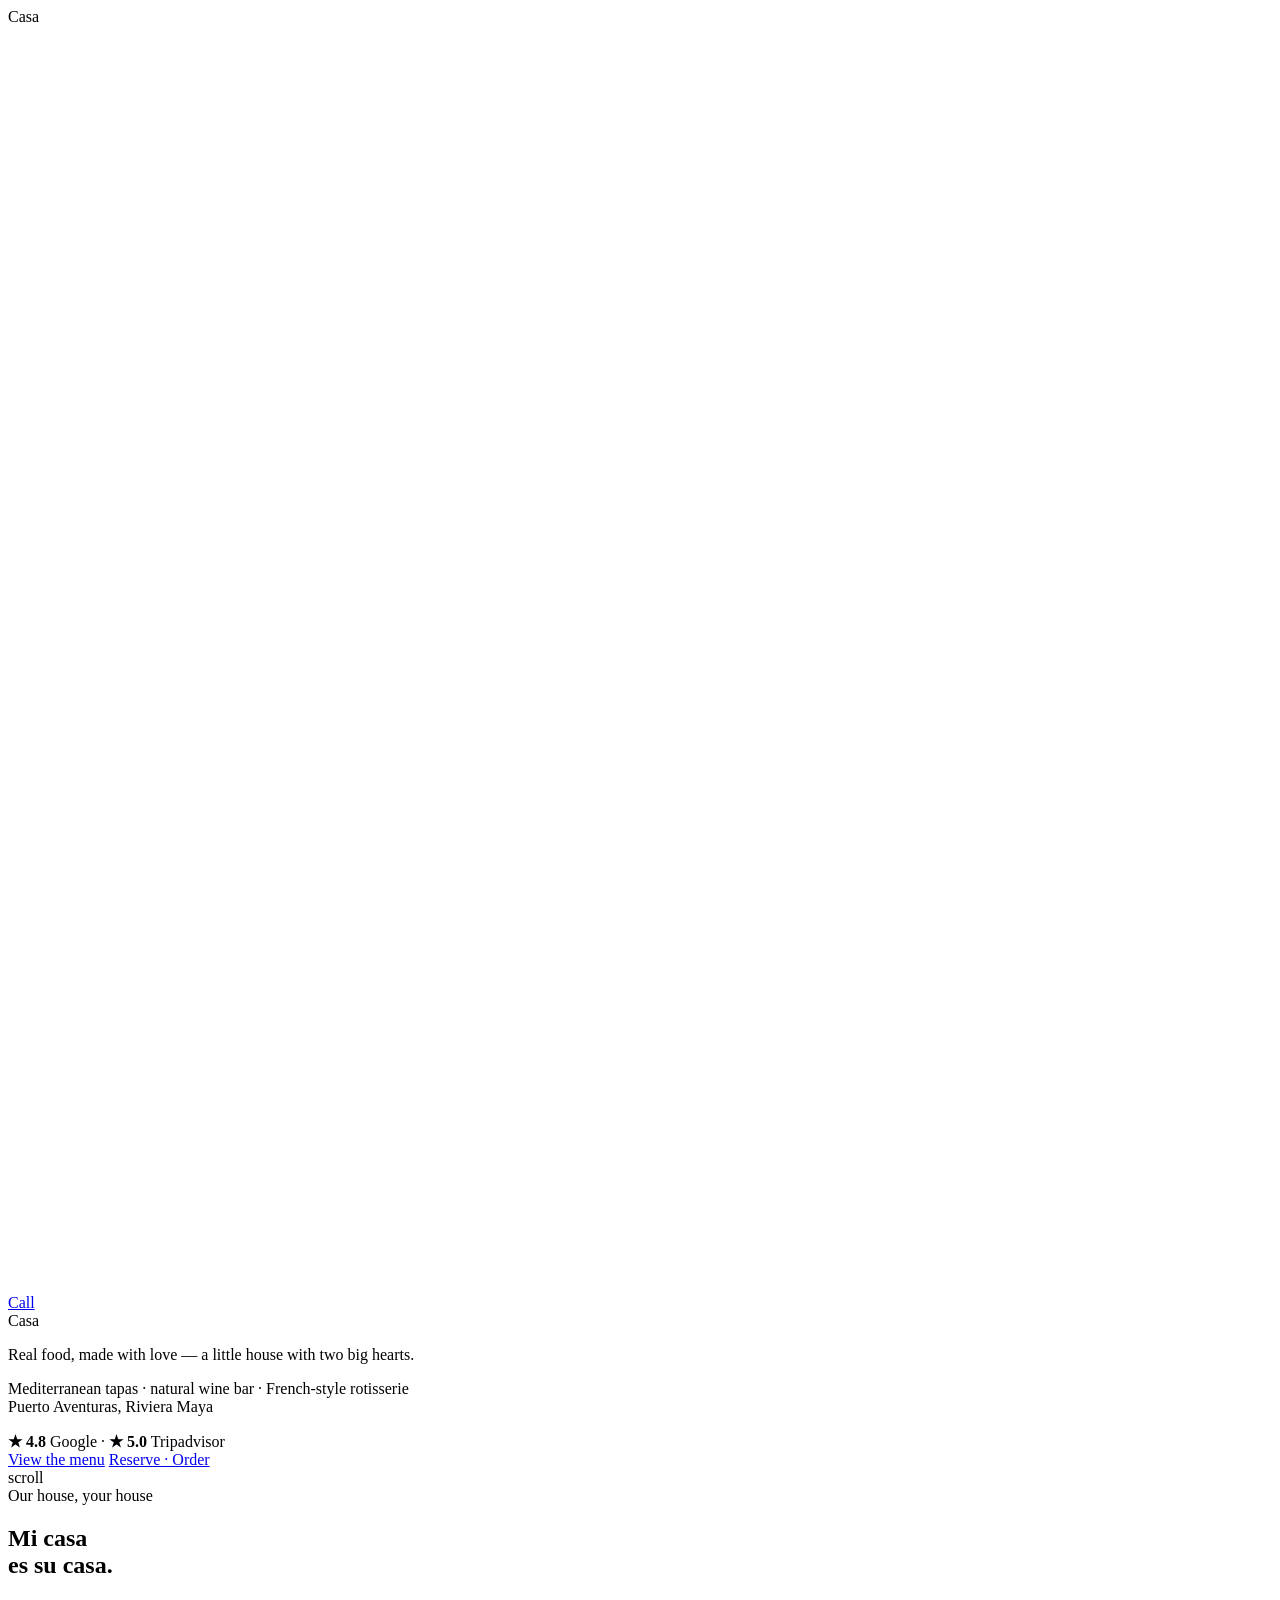
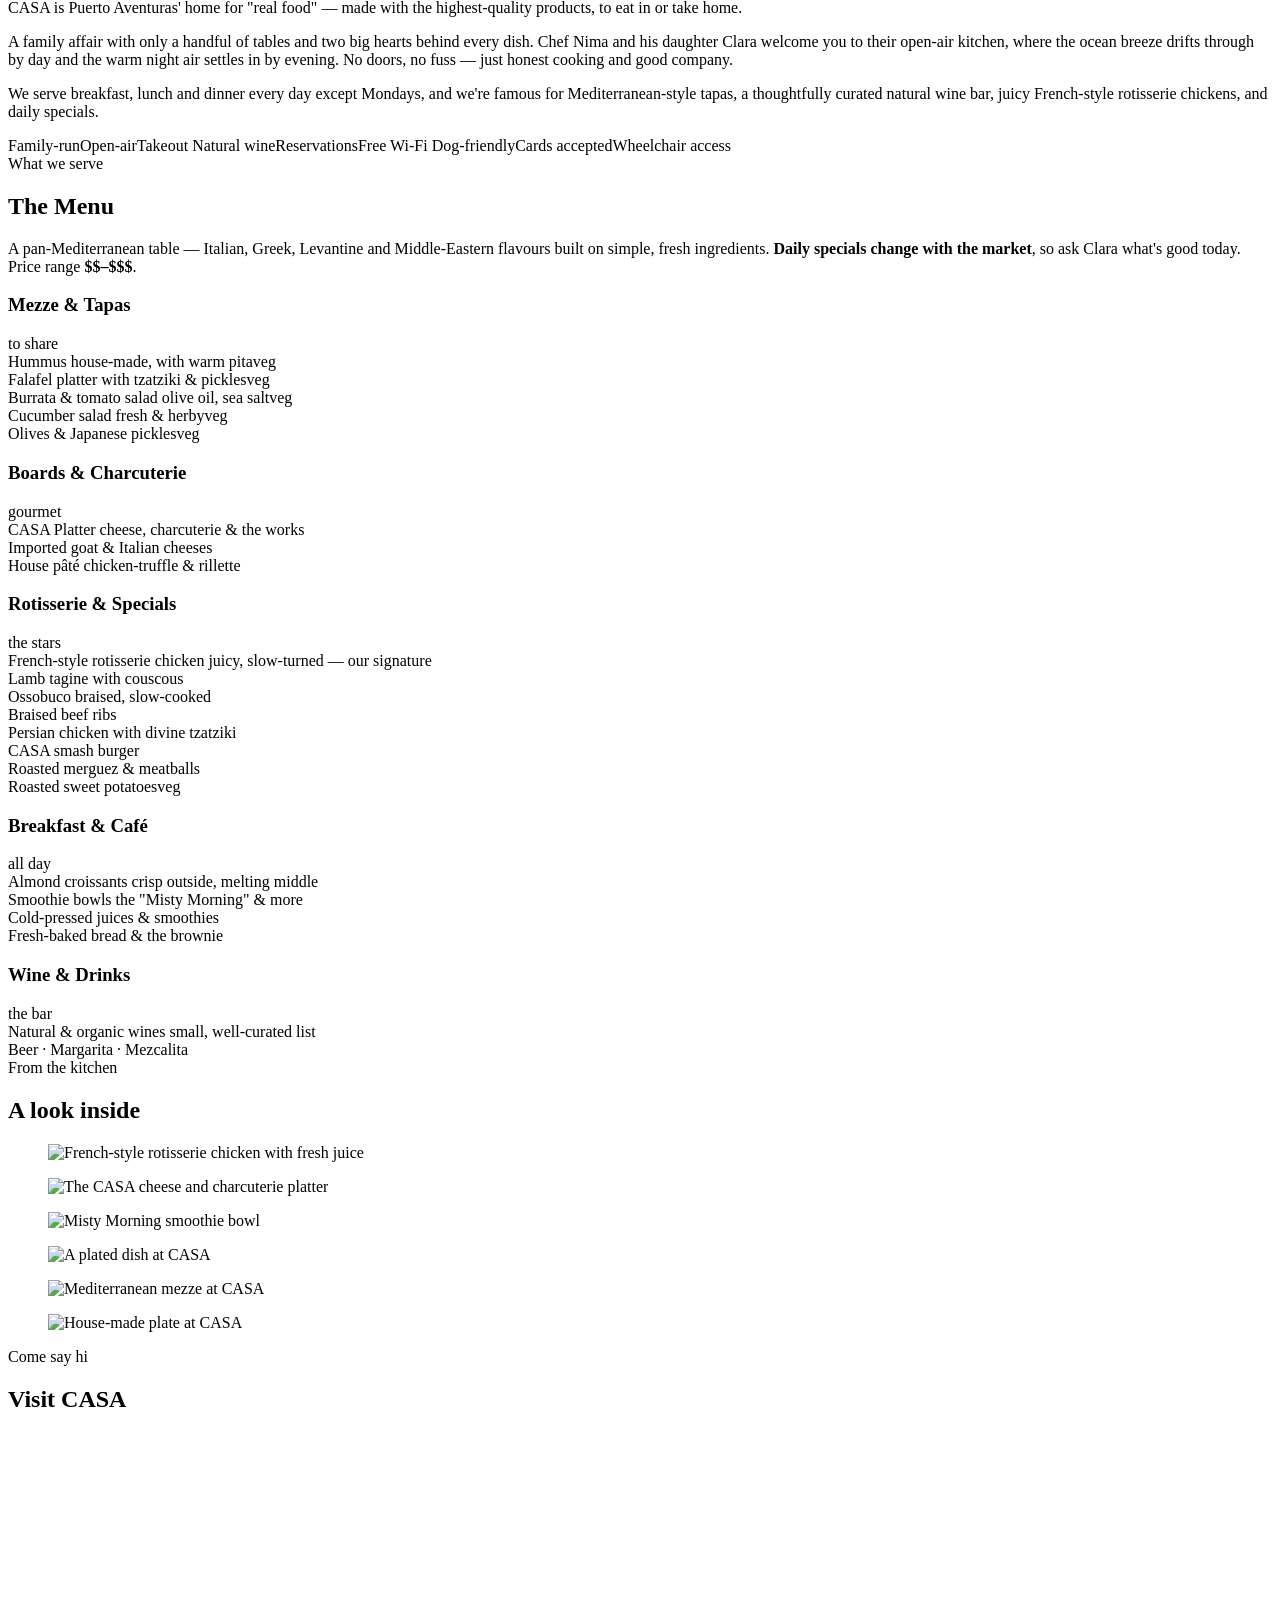
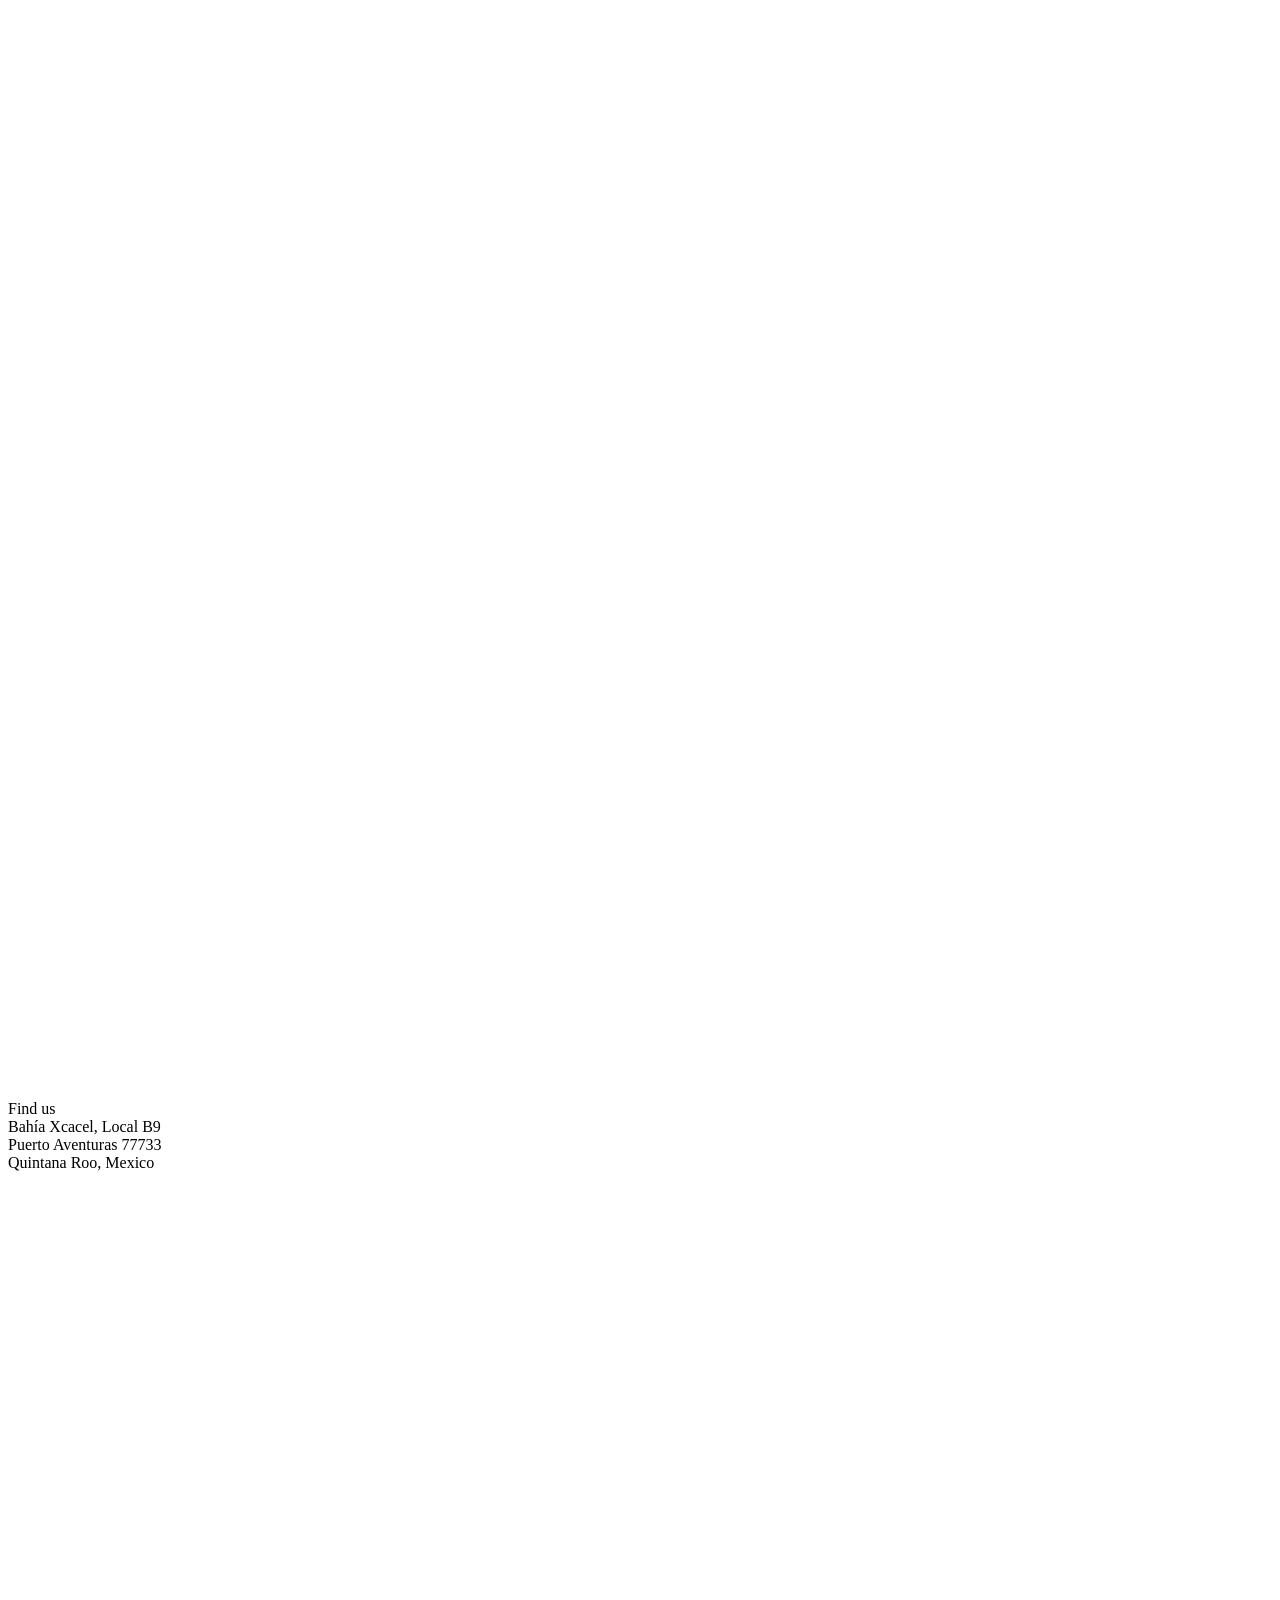
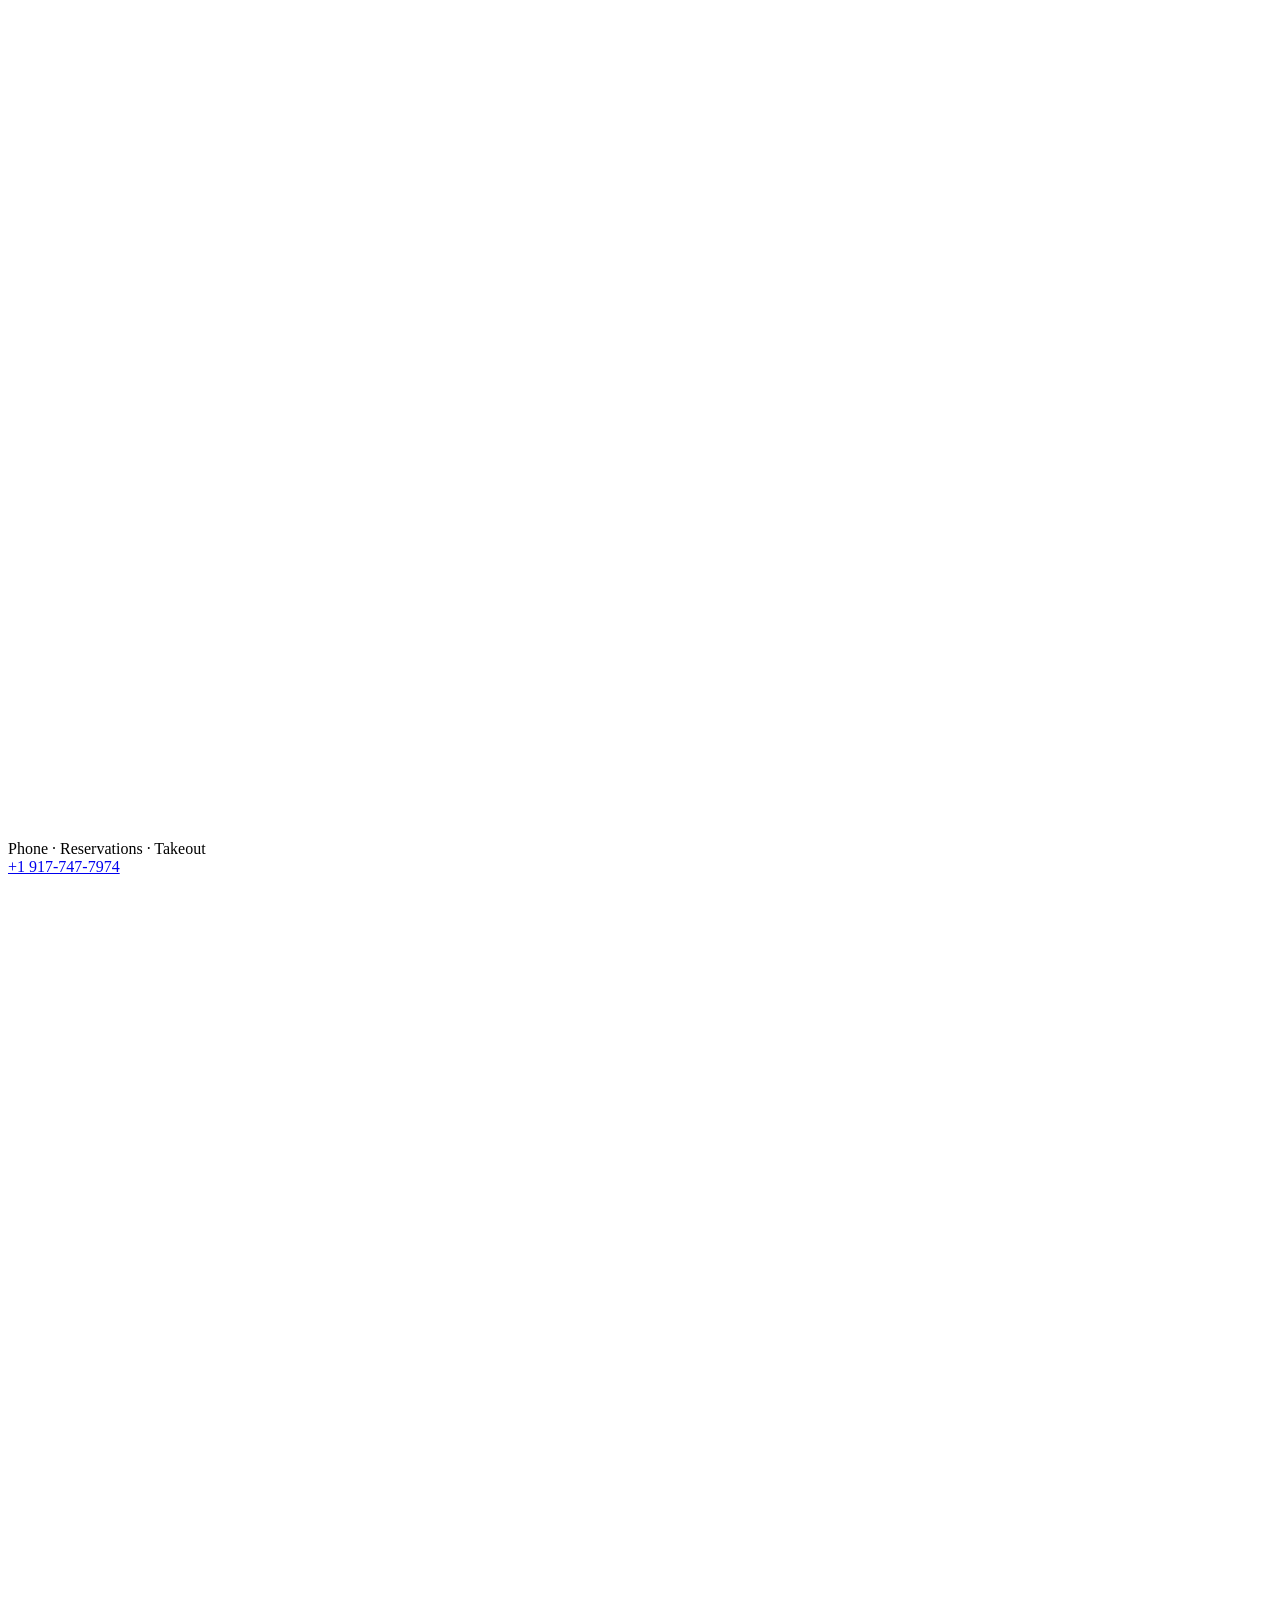
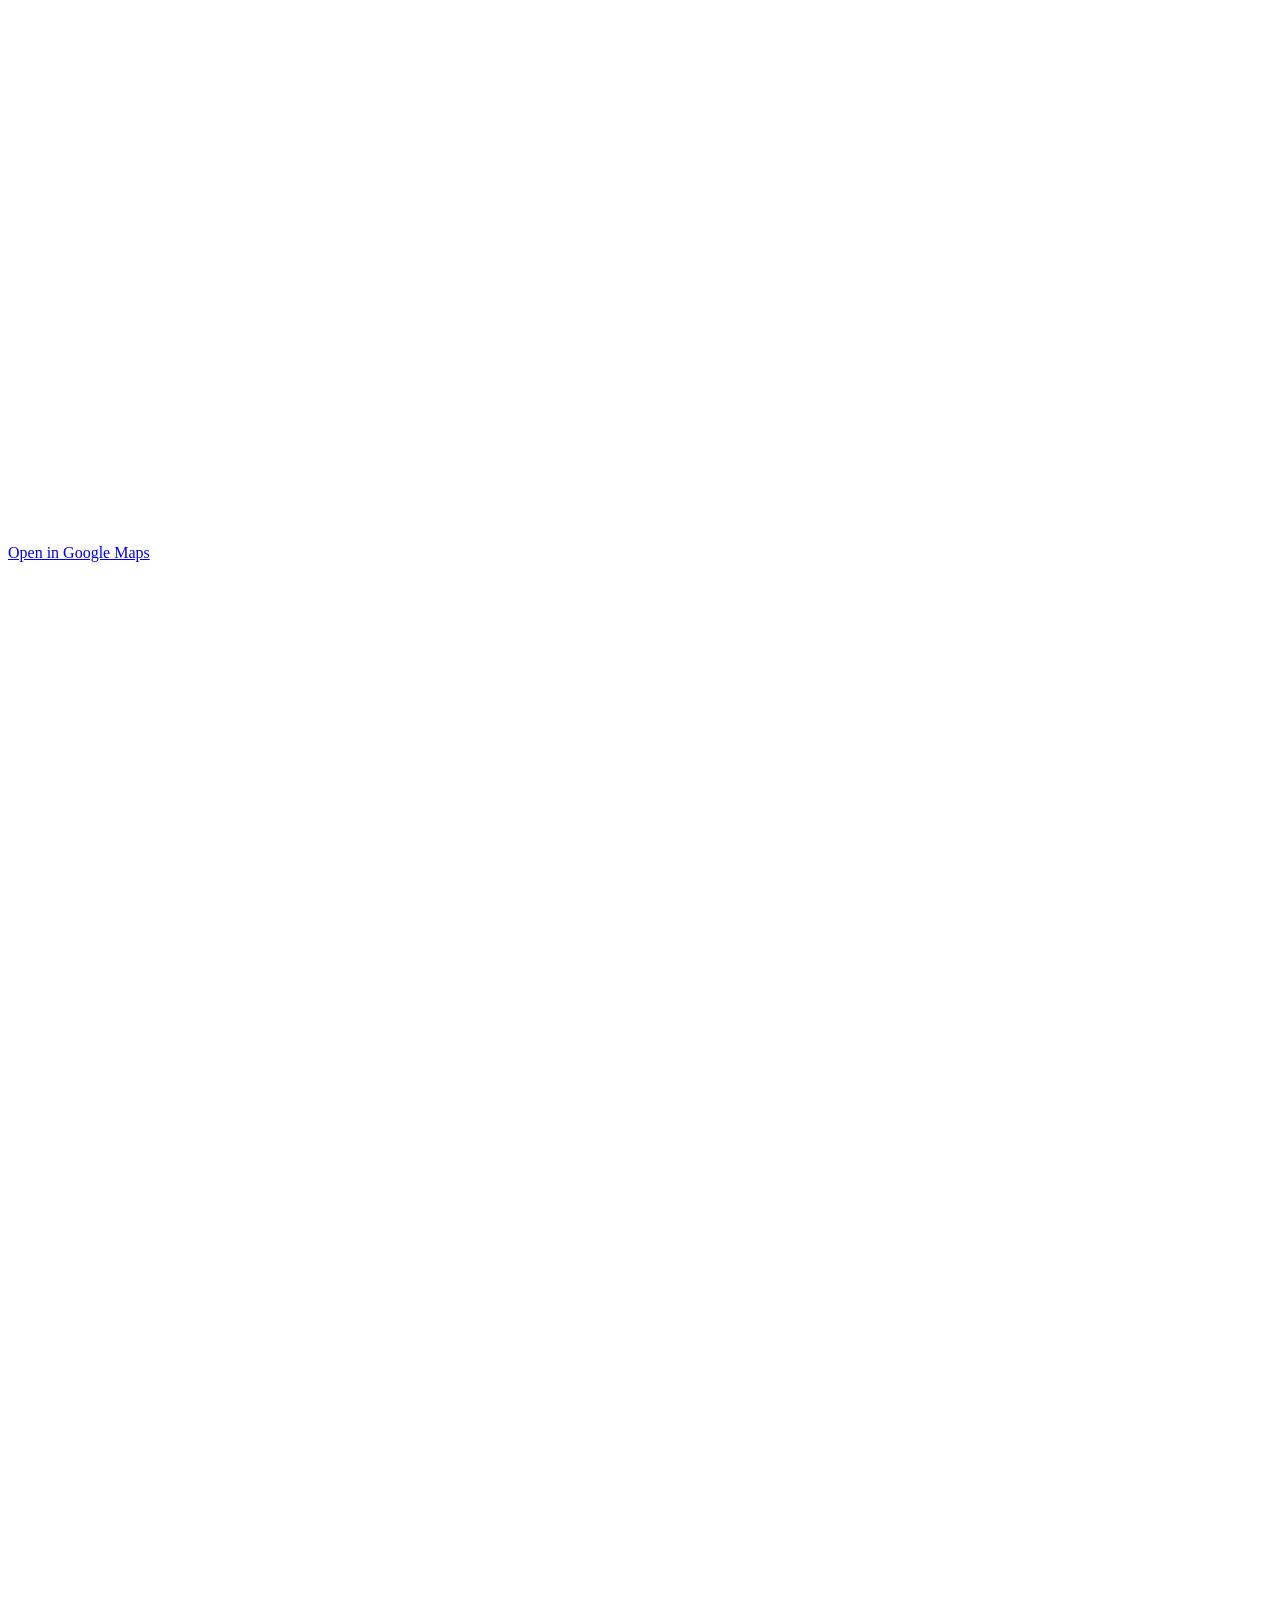
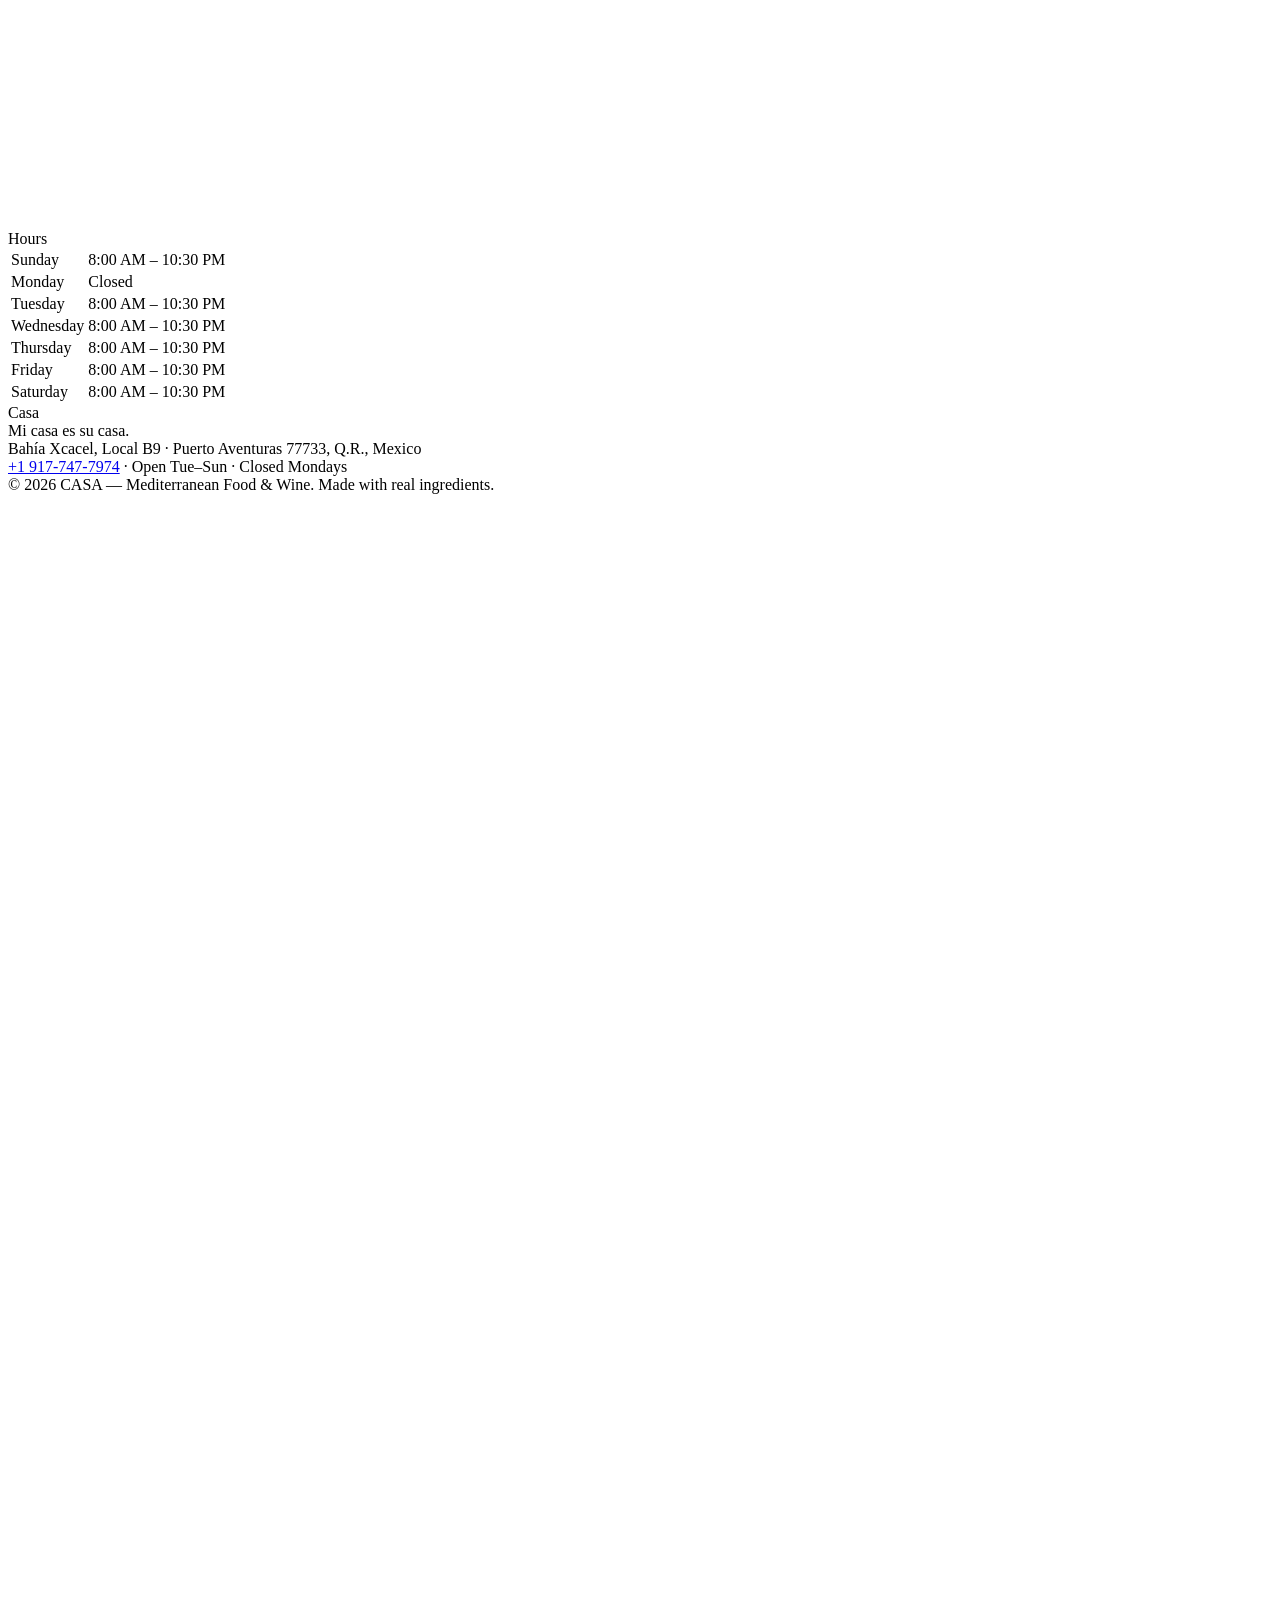
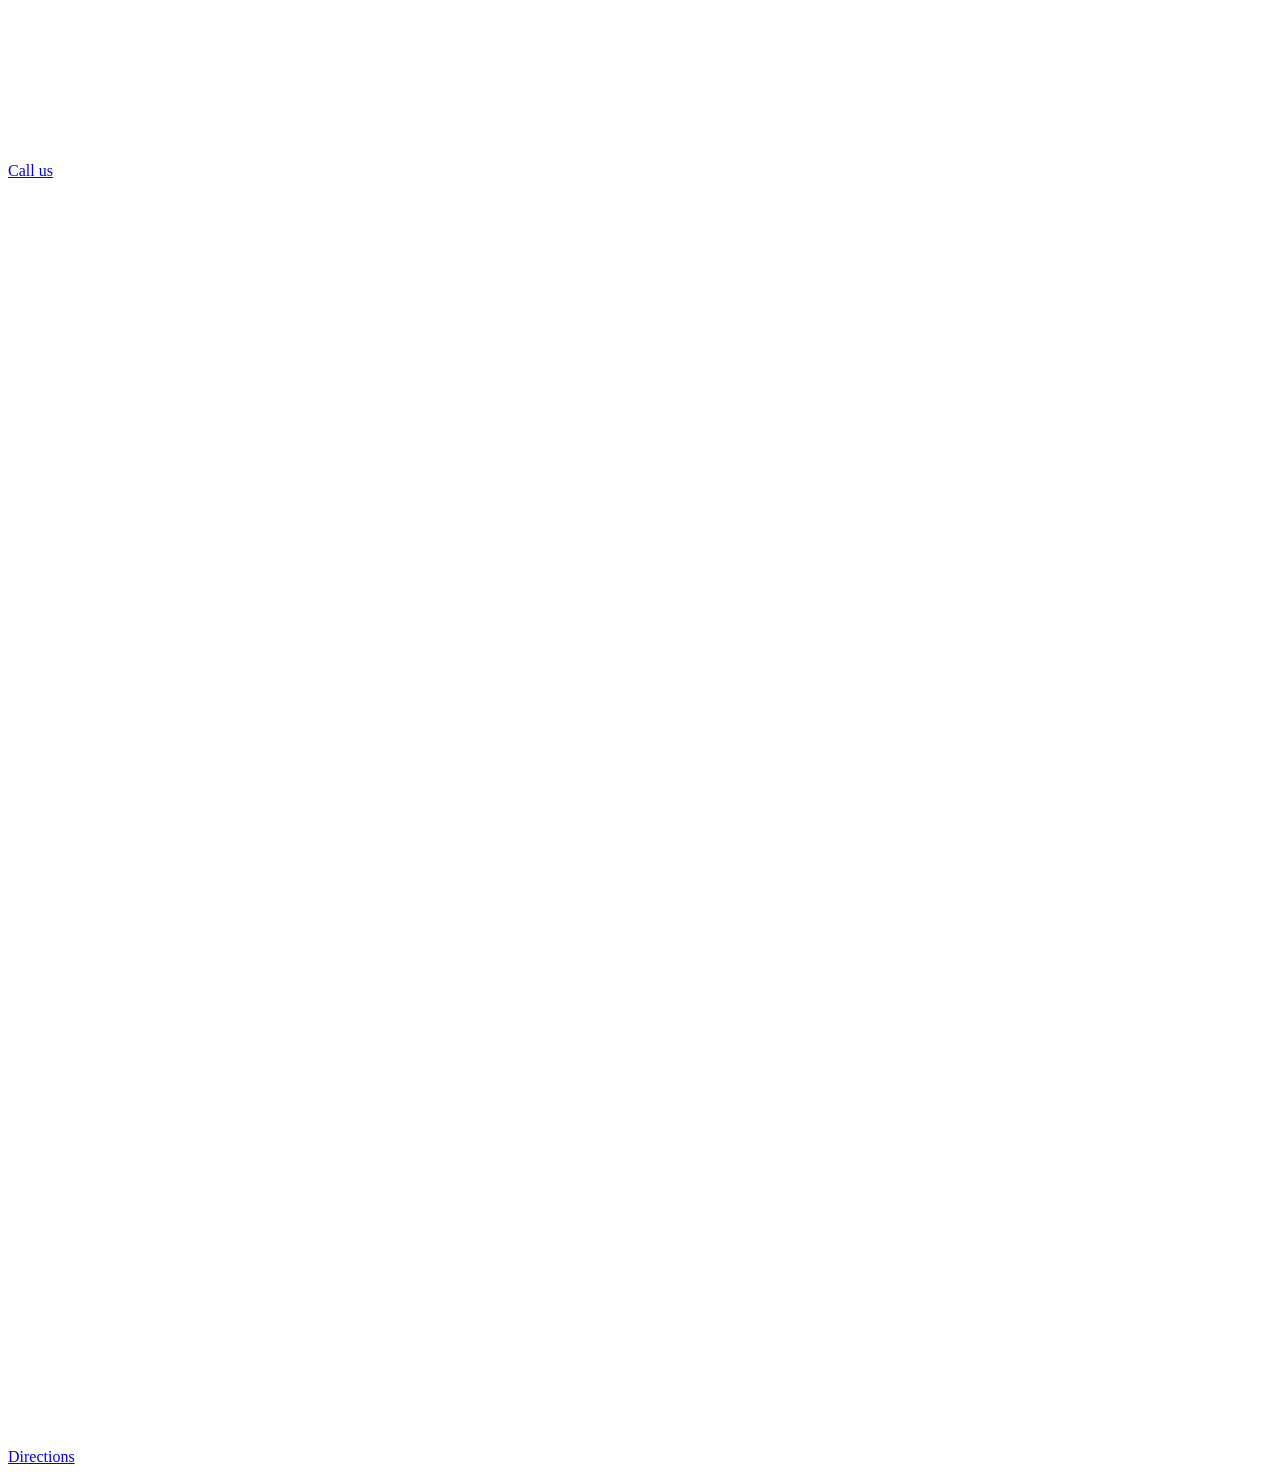
==== index.html @ 1a75e006 "Added V1 Website files" ====
<!DOCTYPE html>
<html lang="en">
<head>
  <meta charset="UTF-8">
  <meta name="viewport" content="width=device-width, initial-scale=1.0, viewport-fit=cover">
  <title>CASA · Mediterranean Food &amp; Wine — Puerto Aventuras</title>
  <meta name="description" content="CASA is Puerto Aventuras' home for real food: Mediterranean tapas, a natural wine bar, French-style rotisserie chicken and daily specials. Bahía Xcacel B9.">

  <!-- Open Graph / social sharing -->
  <meta property="og:title" content="CASA · Mediterranean Food &amp; Wine">
  <meta property="og:description" content="Real food, made with love. Mediterranean tapas, natural wine bar &amp; French-style rotisserie in Puerto Aventuras.">
  <meta property="og:type" content="restaurant">
  <meta property="og:locale" content="en_US">

  <!-- Favicon (inline SVG wordmark, matches the logo) -->
  <link rel="icon" type="image/svg+xml" href="assets/favicon.svg">

  <!-- Fonts -->
  <link rel="preconnect" href="https://fonts.googleapis.com">
  <link rel="preconnect" href="https://fonts.gstatic.com" crossorigin>
  <link href="https://fonts.googleapis.com/css2?family=Cormorant+Garamond:ital,wght@0,400;0,500;0,600;1,400&family=Josefin+Sans:wght@100;200;300;400&family=Karla:wght@300;400;500;600&display=swap" rel="stylesheet">

  <!-- Styles -->
  <link rel="stylesheet" href="css/styles.css">
</head>
<body>

  <!-- ============ HEADER ============ -->
  <header id="hdr">
    <span class="wm">Casa</span>
    <a class="call-btn" href="tel:+19177477974">
      <svg viewBox="0 0 24 24" fill="none" stroke-width="2"><path d="M22 16.92v3a2 2 0 0 1-2.18 2 19.79 19.79 0 0 1-8.63-3.07 19.5 19.5 0 0 1-6-6 19.79 19.79 0 0 1-3.07-8.67A2 2 0 0 1 4.11 2h3a2 2 0 0 1 2 1.72c.13.94.36 1.86.7 2.74a2 2 0 0 1-.45 2.11L8.09 9.91a16 16 0 0 0 6 6l1.34-1.34a2 2 0 0 1 2.11-.45c.88.34 1.8.57 2.74.7A2 2 0 0 1 22 16.92Z"/></svg>
      Call
    </a>
  </header>

  <!-- ============ HERO ============ -->
  <section class="hero">
    <div class="hero-bg"></div>
    <div class="hero-inner">
      <div class="mark">Casa</div>
      <div class="rule"></div>
      <p class="tag">Real food, made with love — a little house with two big hearts.</p>
      <p class="sub">Mediterranean tapas · natural wine bar · French-style rotisserie<br>Puerto Aventuras, Riviera Maya</p>
      <div class="stars"><b>★ 4.8</b> Google · <b>★ 5.0</b> Tripadvisor</div>
      <div class="hero-cta">
        <a class="btn btn-solid" href="#menu">View the menu</a>
        <a class="btn btn-ghost" href="tel:+19177477974">Reserve · Order</a>
      </div>
    </div>
    <span class="scroll-hint">scroll</span>
  </section>

  <!-- ============ ABOUT ============ -->
  <section class="about wrap" id="about">
    <div class="reveal">
      <span class="eyebrow">Our house, your house</span>
      <h2>Mi casa<br>es su casa.</h2>
      <p class="lead">CASA is Puerto Aventuras' home for "real food" — made with the highest-quality products, to eat in or take home.</p>
      <p>A family affair with only a handful of tables and two big hearts behind every dish. Chef Nima and his daughter Clara welcome you to their open-air kitchen, where the ocean breeze drifts through by day and the warm night air settles in by evening. No doors, no fuss — just honest cooking and good company.</p>
      <p>We serve breakfast, lunch and dinner every day except Mondays, and we're famous for Mediterranean-style tapas, a thoughtfully curated natural wine bar, juicy French-style rotisserie chickens, and daily specials.</p>
      <div class="tags">
        <span>Family-run</span><span>Open-air</span><span>Takeout</span>
        <span>Natural wine</span><span>Reservations</span><span>Free Wi-Fi</span>
        <span>Dog-friendly</span><span>Cards accepted</span><span>Wheelchair access</span>
      </div>
    </div>
  </section>

  <!-- ============ MENU ============ -->
  <section class="menu" id="menu">
    <div class="wrap reveal">
      <span class="eyebrow">What we serve</span>
      <h2>The Menu</h2>
      <p class="menu-note">A pan-Mediterranean table — Italian, Greek, Levantine and Middle-Eastern flavours built on simple, fresh ingredients. <b>Daily specials change with the market</b>, so ask Clara what's good today. Price range <b>$$–$$$</b>.</p>

      <div class="menu-cols">
        <div>
          <div class="mcat">
            <div class="mcat-head"><h3>Mezze &amp; Tapas</h3><span class="ln"></span><span class="pip">to share</span></div>
            <div class="dish"><span class="nm">Hummus <span class="ds">house-made, with warm pita</span></span><span class="vg">veg</span></div>
            <div class="dish"><span class="nm">Falafel platter <span class="ds">with tzatziki &amp; pickles</span></span><span class="vg">veg</span></div>
            <div class="dish"><span class="nm">Burrata &amp; tomato salad <span class="ds">olive oil, sea salt</span></span><span class="vg">veg</span></div>
            <div class="dish"><span class="nm">Cucumber salad <span class="ds">fresh &amp; herby</span></span><span class="vg">veg</span></div>
            <div class="dish"><span class="nm">Olives &amp; Japanese pickles</span><span class="vg">veg</span></div>
          </div>

          <div class="mcat">
            <div class="mcat-head"><h3>Boards &amp; Charcuterie</h3><span class="ln"></span><span class="pip">gourmet</span></div>
            <div class="dish"><span class="nm">CASA Platter <span class="ds">cheese, charcuterie &amp; the works</span></span></div>
            <div class="dish"><span class="nm">Imported goat &amp; Italian cheeses</span></div>
            <div class="dish"><span class="nm">House pâté <span class="ds">chicken-truffle &amp; rillette</span></span></div>
          </div>
        </div>

        <div>
          <div class="mcat">
            <div class="mcat-head"><h3>Rotisserie &amp; Specials</h3><span class="ln"></span><span class="pip">the stars</span></div>
            <div class="dish"><span class="nm">French-style rotisserie chicken <span class="ds">juicy, slow-turned — our signature</span></span></div>
            <div class="dish"><span class="nm">Lamb tagine <span class="ds">with couscous</span></span></div>
            <div class="dish"><span class="nm">Ossobuco <span class="ds">braised, slow-cooked</span></span></div>
            <div class="dish"><span class="nm">Braised beef ribs</span></div>
            <div class="dish"><span class="nm">Persian chicken <span class="ds">with divine tzatziki</span></span></div>
            <div class="dish"><span class="nm">CASA smash burger</span></div>
            <div class="dish"><span class="nm">Roasted merguez &amp; meatballs</span></div>
            <div class="dish"><span class="nm">Roasted sweet potatoes</span><span class="vg">veg</span></div>
          </div>

          <div class="mcat">
            <div class="mcat-head"><h3>Breakfast &amp; Café</h3><span class="ln"></span><span class="pip">all day</span></div>
            <div class="dish"><span class="nm">Almond croissants <span class="ds">crisp outside, melting middle</span></span></div>
            <div class="dish"><span class="nm">Smoothie bowls <span class="ds">the "Misty Morning" &amp; more</span></span></div>
            <div class="dish"><span class="nm">Cold-pressed juices &amp; smoothies</span></div>
            <div class="dish"><span class="nm">Fresh-baked bread &amp; the brownie</span></div>
          </div>

          <div class="mcat">
            <div class="mcat-head"><h3>Wine &amp; Drinks</h3><span class="ln"></span><span class="pip">the bar</span></div>
            <div class="dish"><span class="nm">Natural &amp; organic wines <span class="ds">small, well-curated list</span></span></div>
            <div class="dish"><span class="nm">Beer · Margarita · Mezcalita</span></div>
          </div>
        </div>
      </div>
    </div>
  </section>

  <!-- ============ GALLERY ============ -->
  <section class="gallery wrap" id="gallery">
    <div class="reveal">
      <span class="eyebrow">From the kitchen</span>
      <h2>A look inside</h2>
      <div class="grid">
        <figure class="tall"><img loading="lazy" src="https://dynamic-media-cdn.tripadvisor.com/media/photo-o/2e/c7/80/d8/juice-french-style-rotisserie.jpg?w=800&h=1100&s=1" alt="French-style rotisserie chicken with fresh juice"></figure>
        <figure><img loading="lazy" src="https://dynamic-media-cdn.tripadvisor.com/media/photo-o/2e/c4/0c/b2/casa-platter.jpg?w=600&h=600&s=1" alt="The CASA cheese and charcuterie platter"></figure>
        <figure><img loading="lazy" src="https://dynamic-media-cdn.tripadvisor.com/media/photo-o/2e/c4/0c/b1/misty-morning-smoothie.jpg?w=600&h=600&s=1" alt="Misty Morning smoothie bowl"></figure>
        <figure><img loading="lazy" src="https://dynamic-media-cdn.tripadvisor.com/media/photo-o/31/5b/89/8d/caption.jpg?w=600&h=600&s=1" alt="A plated dish at CASA"></figure>
        <figure><img loading="lazy" src="https://dynamic-media-cdn.tripadvisor.com/media/photo-o/2e/3b/72/1b/caption.jpg?w=600&h=600&s=1" alt="Mediterranean mezze at CASA"></figure>
        <figure><img loading="lazy" src="https://dynamic-media-cdn.tripadvisor.com/media/photo-o/2e/3b/72/19/caption.jpg?w=600&h=600&s=1" alt="House-made plate at CASA"></figure>
      </div>
    </div>
  </section>

  <!-- ============ VISIT / CONTACT ============ -->
  <section class="visit" id="visit">
    <div class="wrap reveal">
      <span class="eyebrow">Come say hi</span>
      <h2>Visit CASA</h2>
      <div class="vcols">
        <div>
          <div class="info-row">
            <svg viewBox="0 0 24 24" fill="none" stroke-width="2"><path d="M21 10c0 7-9 13-9 13s-9-6-9-13a9 9 0 0 1 18 0Z"/><circle cx="12" cy="10" r="3"/></svg>
            <div><div class="k">Find us</div><div class="v">Bahía Xcacel, Local B9<br>Puerto Aventuras 77733<br>Quintana Roo, Mexico</div></div>
          </div>
          <div class="info-row">
            <svg viewBox="0 0 24 24" fill="none" stroke-width="2"><path d="M22 16.92v3a2 2 0 0 1-2.18 2 19.79 19.79 0 0 1-8.63-3.07 19.5 19.5 0 0 1-6-6 19.79 19.79 0 0 1-3.07-8.67A2 2 0 0 1 4.11 2h3a2 2 0 0 1 2 1.72c.13.94.36 1.86.7 2.74a2 2 0 0 1-.45 2.11L8.09 9.91a16 16 0 0 0 6 6l1.34-1.34a2 2 0 0 1 2.11-.45c.88.34 1.8.57 2.74.7A2 2 0 0 1 22 16.92Z"/></svg>
            <div><div class="k">Phone · Reservations · Takeout</div><a class="v" href="tel:+19177477974">+1 917-747-7974</a></div>
          </div>
          <a class="map-link" href="https://www.google.com/maps/search/?api=1&query=CASA+Mediterranean+Bah%C3%ADa+Xcacel+B9+Puerto+Aventuras" target="_blank" rel="noopener">
            <svg viewBox="0 0 24 24" fill="none" stroke-width="2"><polygon points="1 6 1 22 8 18 16 22 23 18 23 2 16 6 8 2 1 6"/><line x1="8" y1="2" x2="8" y2="18"/><line x1="16" y1="6" x2="16" y2="22"/></svg>
            Open in Google Maps
          </a>
        </div>
        <div>
          <div class="info-row" style="align-items:flex-start">
            <svg viewBox="0 0 24 24" fill="none" stroke-width="2"><circle cx="12" cy="12" r="10"/><polyline points="12 6 12 12 16 14"/></svg>
            <div style="flex:1">
              <div class="k">Hours</div>
              <table class="hours-tbl" id="hours">
                <tr data-d="0"><td>Sunday</td><td>8:00 AM – 10:30 PM</td></tr>
                <tr data-d="1" class="closed"><td>Monday</td><td>Closed</td></tr>
                <tr data-d="2"><td>Tuesday</td><td>8:00 AM – 10:30 PM</td></tr>
                <tr data-d="3"><td>Wednesday</td><td>8:00 AM – 10:30 PM</td></tr>
                <tr data-d="4"><td>Thursday</td><td>8:00 AM – 10:30 PM</td></tr>
                <tr data-d="5"><td>Friday</td><td>8:00 AM – 10:30 PM</td></tr>
                <tr data-d="6"><td>Saturday</td><td>8:00 AM – 10:30 PM</td></tr>
              </table>
            </div>
          </div>
        </div>
      </div>
    </div>
  </section>

  <!-- ============ FOOTER ============ -->
  <footer>
    <span class="wm">Casa</span>
    <div class="fmark">Mi casa es su casa.</div>
    <div class="fcontact">
      Bahía Xcacel, Local B9 · Puerto Aventuras 77733, Q.R., Mexico<br>
      <a href="tel:+19177477974">+1 917-747-7974</a> · Open Tue–Sun · Closed Mondays
    </div>
    <div class="fine">© 2026 CASA — Mediterranean Food &amp; Wine. Made with real ingredients.</div>
  </footer>

  <!-- ============ STICKY MOBILE ACTION BAR ============ -->
  <nav class="mobile-bar">
    <a class="mb-call" href="tel:+19177477974">
      <svg viewBox="0 0 24 24" fill="none" stroke-width="2"><path d="M22 16.92v3a2 2 0 0 1-2.18 2 19.79 19.79 0 0 1-8.63-3.07 19.5 19.5 0 0 1-6-6 19.79 19.79 0 0 1-3.07-8.67A2 2 0 0 1 4.11 2h3a2 2 0 0 1 2 1.72c.13.94.36 1.86.7 2.74a2 2 0 0 1-.45 2.11L8.09 9.91a16 16 0 0 0 6 6l1.34-1.34a2 2 0 0 1 2.11-.45c.88.34 1.8.57 2.74.7A2 2 0 0 1 22 16.92Z"/></svg>
      Call us
    </a>
    <a class="mb-map" href="https://www.google.com/maps/search/?api=1&query=CASA+Mediterranean+Bah%C3%ADa+Xcacel+B9+Puerto+Aventuras" target="_blank" rel="noopener">
      <svg viewBox="0 0 24 24" fill="none" stroke-width="2"><path d="M21 10c0 7-9 13-9 13s-9-6-9-13a9 9 0 0 1 18 0Z"/><circle cx="12" cy="10" r="3"/></svg>
      Directions
    </a>
  </nav>

  <!-- Scripts -->
  <script src="js/main.js"></script>
</body>
</html>
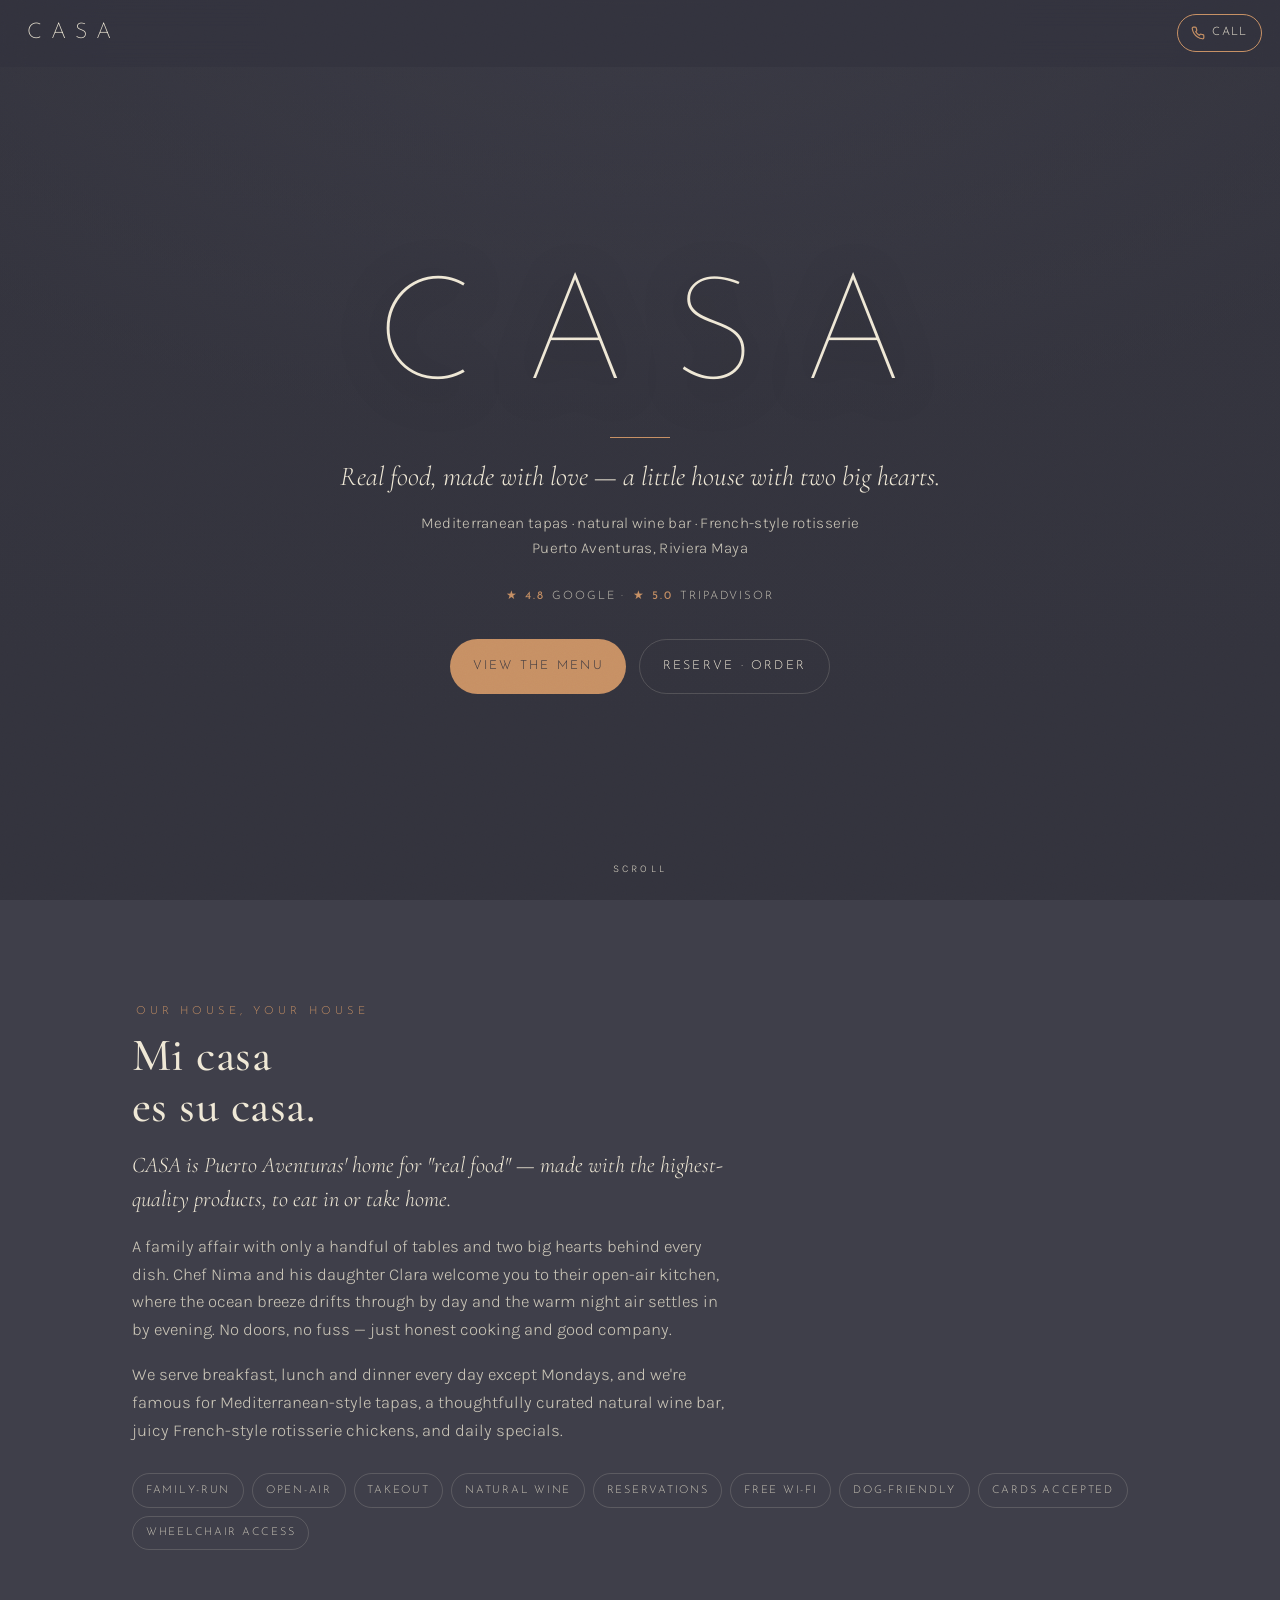
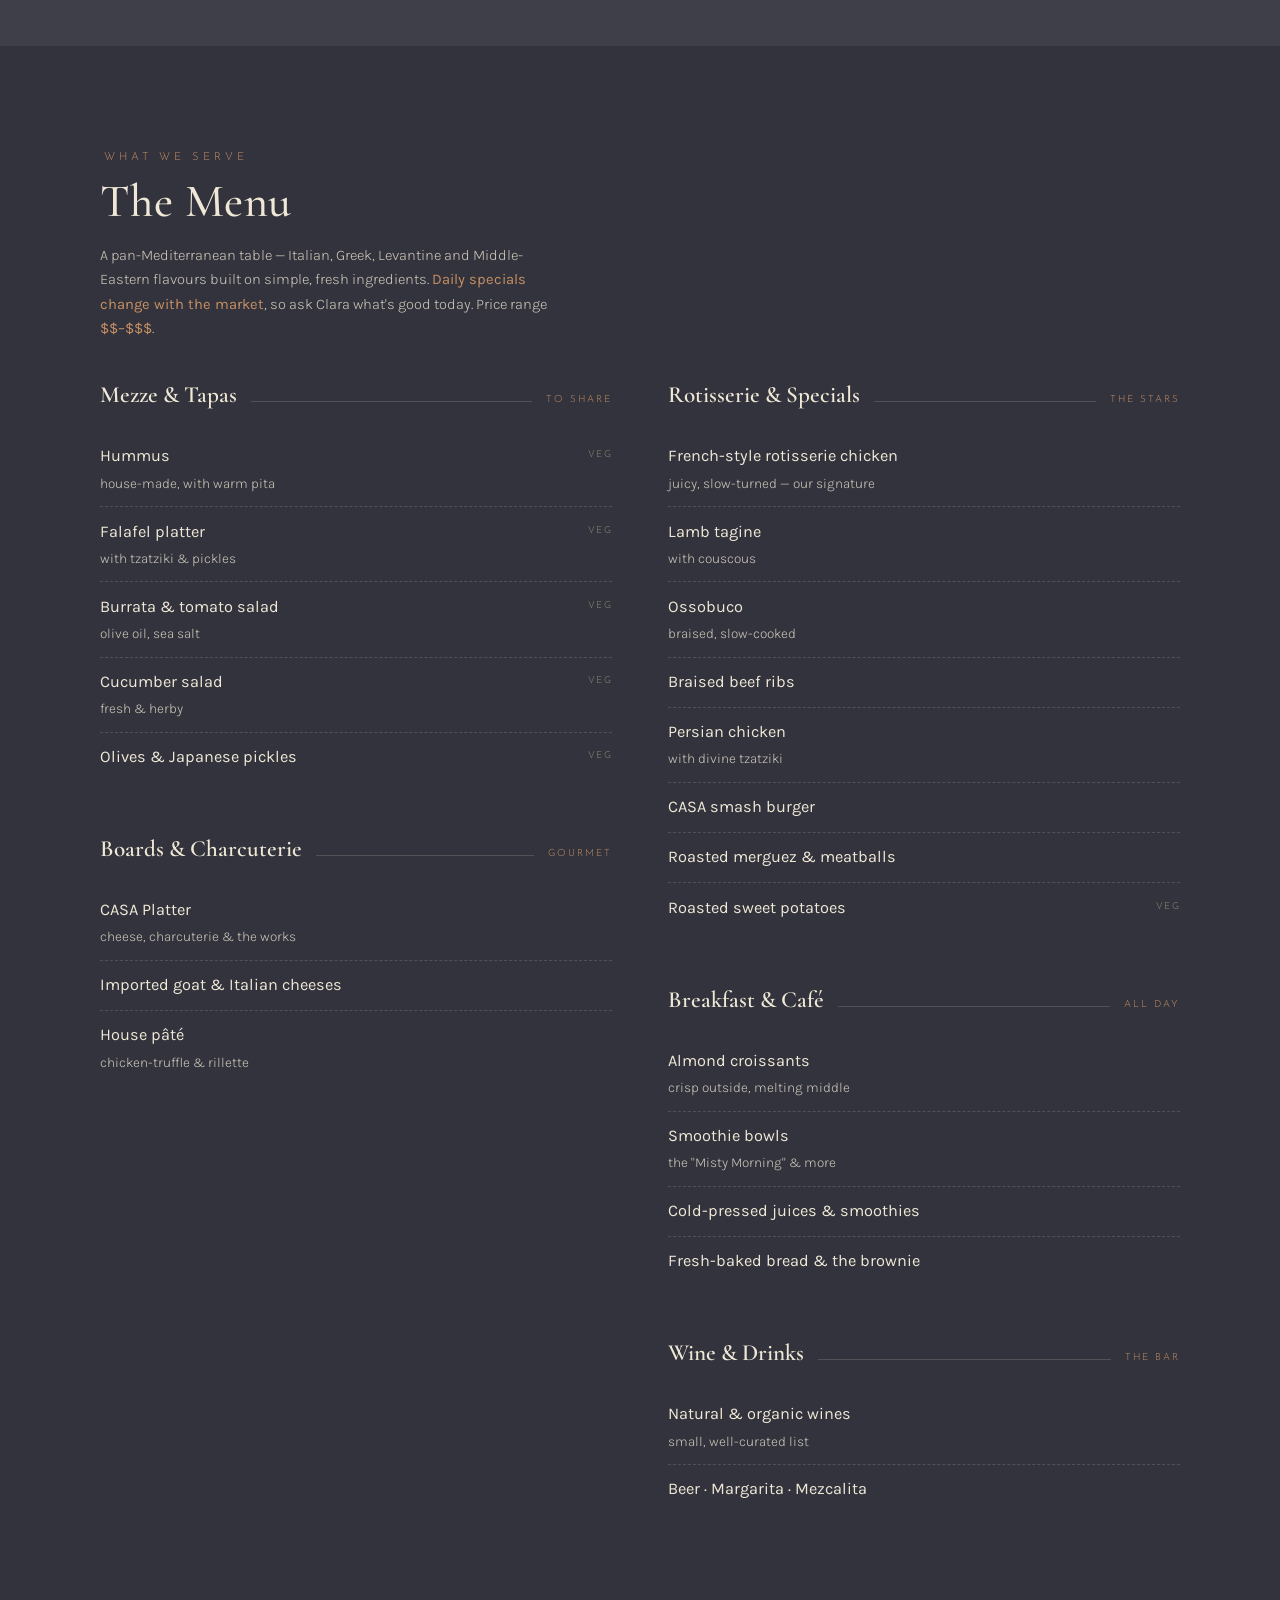
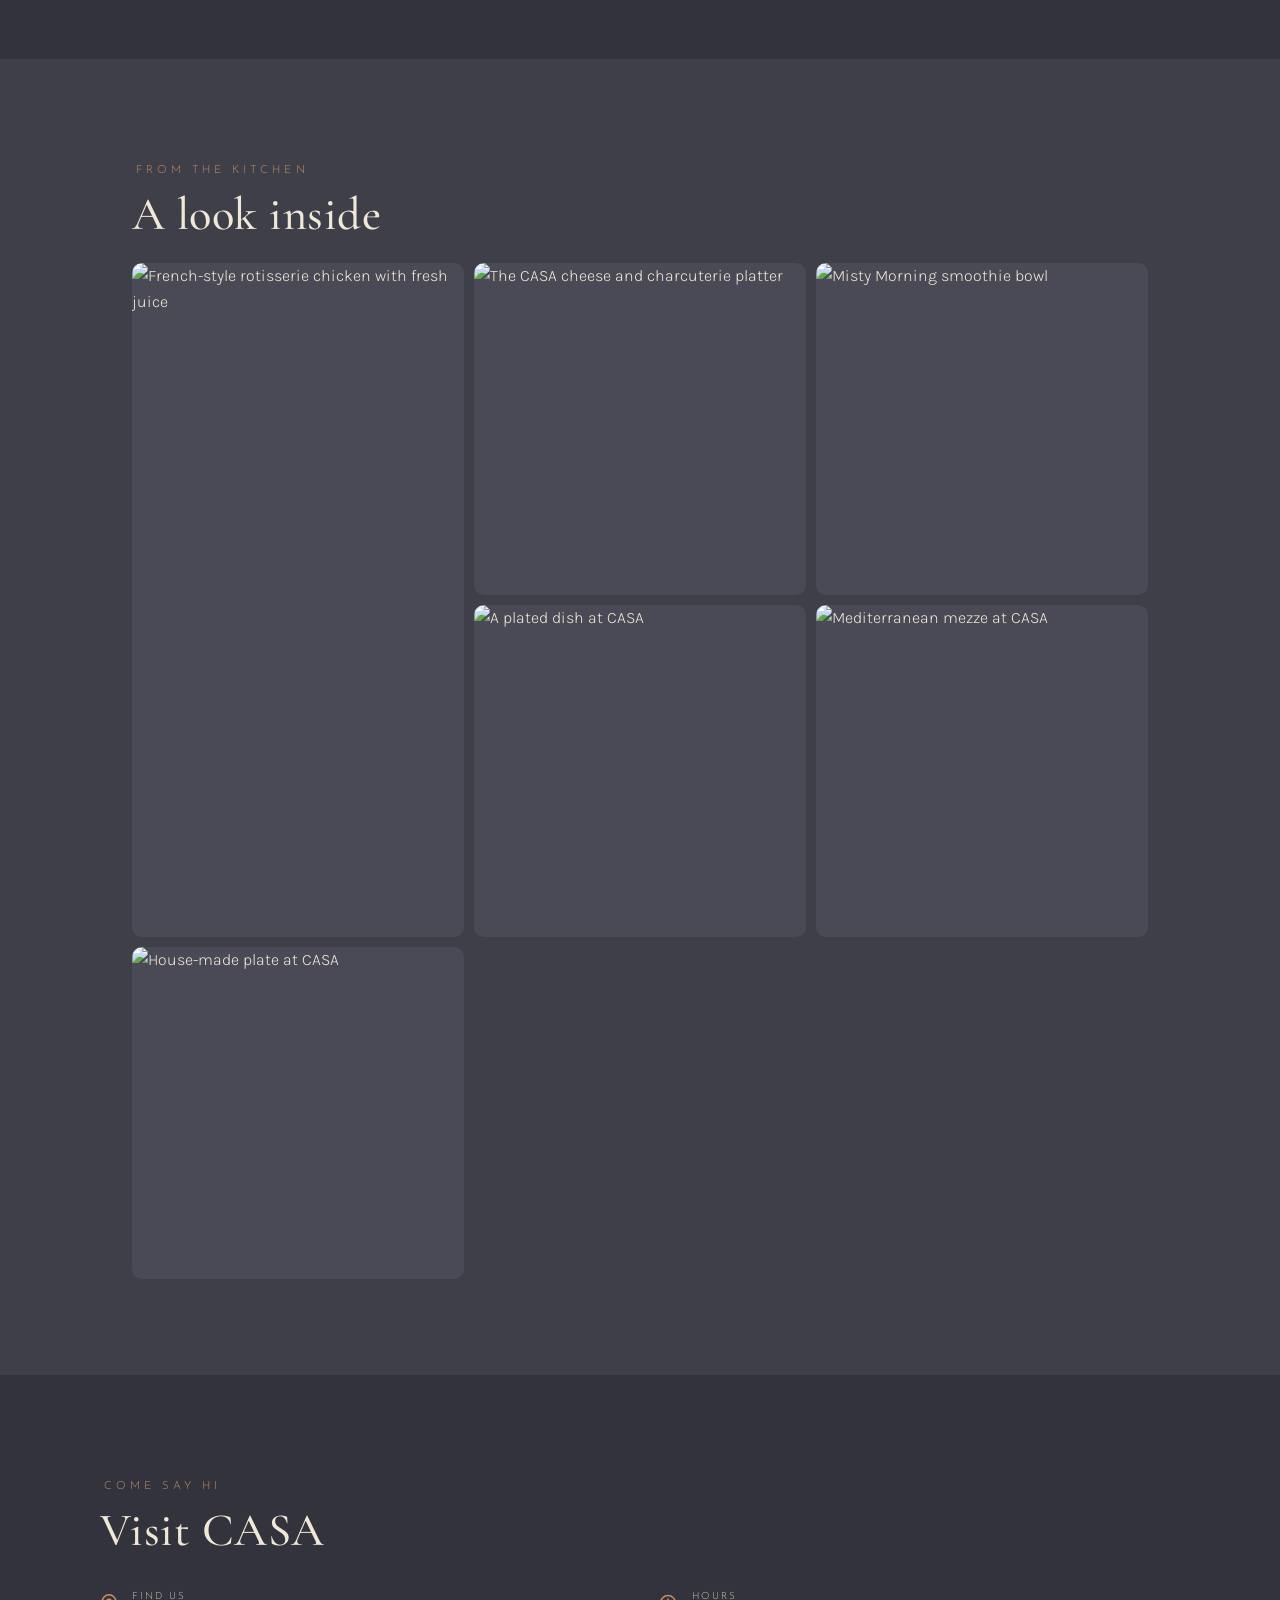
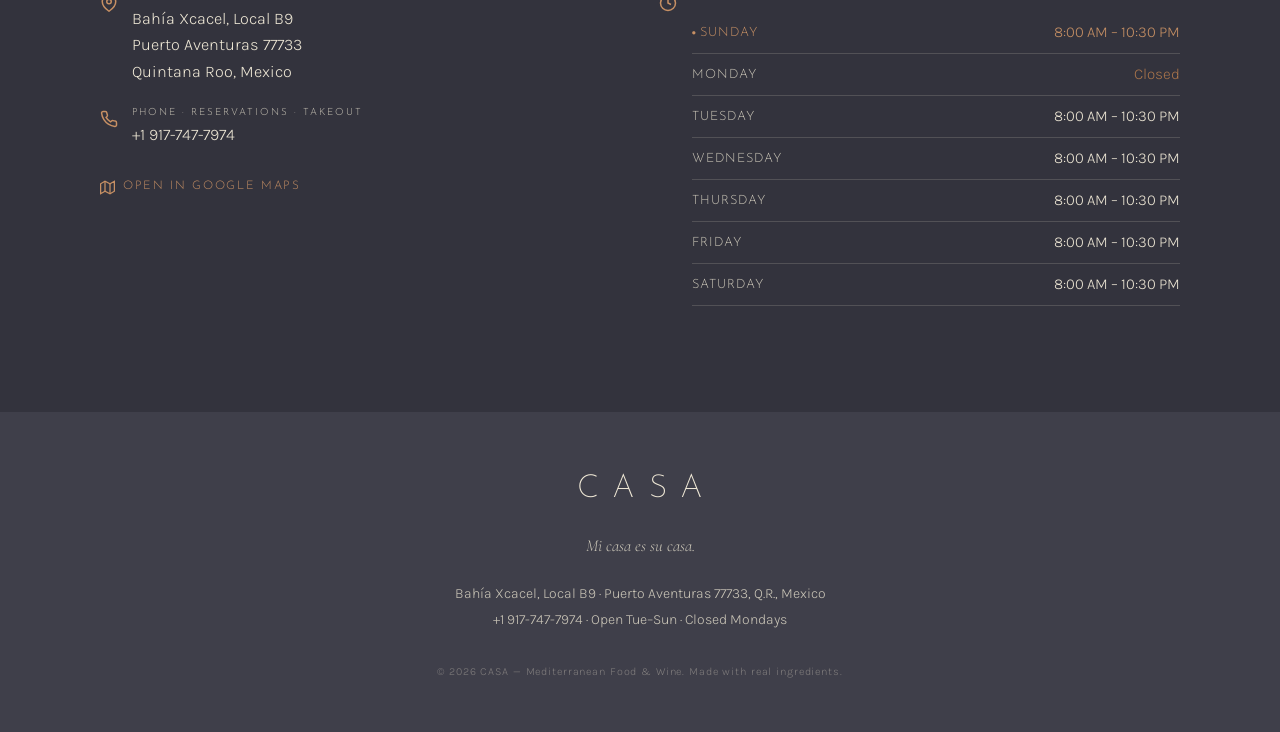
==== commit 813c86d9: "Update index.html" ====
--- a/index.html
+++ b/index.html
@@ -13,7 +13,7 @@
   <meta property="og:locale" content="en_US">
 
   <!-- Favicon (inline SVG wordmark, matches the logo) -->
-  <link rel="icon" type="image/svg+xml" href="assets/favicon.svg">
+  <link rel="icon" type="image/svg+xml" href="favicon.svg">
 
   <!-- Fonts -->
   <link rel="preconnect" href="https://fonts.googleapis.com">
@@ -21,7 +21,7 @@
   <link href="https://fonts.googleapis.com/css2?family=Cormorant+Garamond:ital,wght@0,400;0,500;0,600;1,400&family=Josefin+Sans:wght@100;200;300;400&family=Karla:wght@300;400;500;600&display=swap" rel="stylesheet">
 
   <!-- Styles -->
-  <link rel="stylesheet" href="css/styles.css">
+  <link rel="stylesheet" href="styles.css">
 </head>
 <body>
 
@@ -205,6 +205,6 @@
   </nav>
 
   <!-- Scripts -->
-  <script src="js/main.js"></script>
+  <script src="main.js"></script>
 </body>
 </html>
--- a/styles.css
+++ b/styles.css
@@ -0,0 +1,232 @@
+/* =====================================================================
+   CASA — Mediterranean Food & Wine, Puerto Aventuras
+   styles.css  ·  mobile-first, desktop as progressive enhancement
+   ---------------------------------------------------------------------
+   Sections:
+     1.  Theme tokens (CSS variables)
+     2.  Base / reset
+     3.  Reusable type & components (wordmark, buttons, eyebrow)
+     4.  Header
+     5.  Hero
+     6.  Section shell
+     7.  About
+     8.  Menu
+     9.  Gallery
+     10. Visit / Contact
+     11. Footer
+     12. Sticky mobile bar
+     13. Scroll-reveal
+     14. Responsive (min-width breakpoints)
+   ===================================================================== */
+
+/* ---------- 1. THEME TOKENS ---------- */
+:root{
+  --slate:#3f3f4a;        /* logo background */
+  --slate-deep:#33333d;
+  --slate-soft:#4a4a56;
+  --cream:#efe8d6;        /* logo lettering */
+  --cream-dim:#cbc6b8;
+  --terra:#c79064;        /* warm Mediterranean accent */
+  --terra-deep:#a9744b;
+  --olive:#8d9277;
+  --line:rgba(239,232,214,.16);
+  --shadow:0 18px 50px -20px rgba(0,0,0,.55);
+  --wm-track:.42em;       /* wordmark letter-spacing */
+}
+
+/* ---------- 2. BASE / RESET ---------- */
+*{box-sizing:border-box;margin:0;padding:0}
+html{scroll-behavior:smooth}
+body{
+  background:var(--slate);
+  color:var(--cream);
+  font-family:"Karla",system-ui,sans-serif;
+  font-weight:300;
+  line-height:1.65;
+  -webkit-font-smoothing:antialiased;
+  overflow-x:hidden;
+}
+img{display:block;max-width:100%}
+a{color:inherit;text-decoration:none}
+
+/* subtle film-grain atmosphere overlay */
+body::before{
+  content:"";position:fixed;inset:0;pointer-events:none;z-index:9999;
+  opacity:.05;mix-blend-mode:overlay;
+  background-image:url("data:image/svg+xml,%3Csvg xmlns='http://www.w3.org/2000/svg' width='160' height='160'%3E%3Cfilter id='n'%3E%3CfeTurbulence type='fractalNoise' baseFrequency='.9' numOctaves='2'/%3E%3C/filter%3E%3Crect width='100%25' height='100%25' filter='url(%23n)'/%3E%3C/svg%3E");
+}
+
+/* ---------- 3. REUSABLE TYPE & COMPONENTS ---------- */
+.wm{
+  font-family:"Josefin Sans",sans-serif;
+  font-weight:200;letter-spacing:var(--wm-track);
+  text-transform:uppercase;color:var(--cream);
+  padding-left:var(--wm-track);
+}
+.eyebrow{
+  font-family:"Josefin Sans",sans-serif;font-weight:300;
+  text-transform:uppercase;letter-spacing:.36em;
+  font-size:.7rem;color:var(--terra);padding-left:.36em;
+}
+h2{
+  font-family:"Cormorant Garamond",serif;font-weight:500;
+  font-size:clamp(2rem,8vw,2.9rem);line-height:1.08;
+  letter-spacing:.01em;color:var(--cream);margin:.5rem 0 1.1rem;
+}
+h3{font-family:"Cormorant Garamond",serif;font-weight:600;font-size:1.45rem}
+p{color:var(--cream-dim)}
+
+.btn{
+  display:inline-flex;align-items:center;justify-content:center;gap:.5rem;
+  font-family:"Josefin Sans",sans-serif;font-weight:300;letter-spacing:.18em;
+  text-transform:uppercase;font-size:.78rem;padding:1rem 1.4rem;border-radius:50px;transition:.25s;
+}
+.btn-solid{background:var(--terra);color:var(--slate-deep)}
+.btn-solid:hover,.btn-solid:active{background:var(--terra-deep)}
+.btn-ghost{border:1px solid var(--line);color:var(--cream)}
+.btn-ghost:hover,.btn-ghost:active{border-color:var(--cream)}
+
+/* ---------- 4. HEADER ---------- */
+header{
+  position:fixed;top:0;left:0;right:0;z-index:100;
+  display:flex;align-items:center;justify-content:space-between;
+  padding:.85rem 1.1rem;
+  background:rgba(51,51,61,.72);backdrop-filter:blur(12px);
+  border-bottom:1px solid transparent;transition:.35s;
+}
+header.scrolled{border-bottom-color:var(--line);background:rgba(51,51,61,.92)}
+header .wm{font-size:1.35rem}
+.call-btn{
+  display:inline-flex;align-items:center;gap:.45rem;
+  font-family:"Josefin Sans",sans-serif;font-weight:300;letter-spacing:.12em;
+  text-transform:uppercase;font-size:.72rem;
+  border:1px solid var(--terra);color:var(--cream);
+  padding:.55rem .85rem;border-radius:40px;transition:.25s;
+}
+.call-btn svg{width:14px;height:14px;stroke:var(--terra)}
+.call-btn:hover,.call-btn:active{background:var(--terra);color:var(--slate-deep)}
+.call-btn:hover svg{stroke:var(--slate-deep)}
+
+/* ---------- 5. HERO ---------- */
+.hero{
+  position:relative;min-height:100svh;display:flex;flex-direction:column;
+  justify-content:center;align-items:center;text-align:center;
+  padding:7rem 1.4rem 3rem;overflow:hidden;
+}
+.hero-bg{
+  position:absolute;inset:0;z-index:0;
+  background:
+    radial-gradient(120% 80% at 50% 0%, rgba(63,63,74,.35) 0%, rgba(51,51,61,.92) 60%, var(--slate-deep) 100%),
+    url("https://dynamic-media-cdn.tripadvisor.com/media/photo-o/2e/c7/80/d8/juice-french-style-rotisserie.jpg?w=1200&h=1400&s=1") center/cover no-repeat;
+}
+.hero-bg::after{content:"";position:absolute;inset:0;background:linear-gradient(180deg,rgba(51,51,61,.55),rgba(51,51,61,.35) 40%,var(--slate-deep) 98%)}
+.hero-inner{position:relative;z-index:2;max-width:640px}
+.hero .mark{
+  font-family:"Josefin Sans",sans-serif;font-weight:100;
+  font-size:clamp(4rem,26vw,9rem);line-height:1;
+  letter-spacing:.34em;padding-left:.34em;text-transform:uppercase;color:var(--cream);
+  text-shadow:0 8px 40px rgba(0,0,0,.5);
+}
+.hero .rule{width:60px;height:1px;background:var(--terra);margin:1.4rem auto 1.3rem}
+.hero .tag{font-family:"Cormorant Garamond",serif;font-style:italic;font-size:clamp(1.2rem,5.5vw,1.7rem);color:var(--cream);line-height:1.4}
+.hero .sub{margin-top:.9rem;font-size:.95rem;letter-spacing:.02em}
+.stars{display:inline-flex;gap:.5rem;align-items:center;margin-top:1.6rem;font-family:"Josefin Sans",sans-serif;letter-spacing:.16em;font-size:.72rem;text-transform:uppercase;color:var(--cream-dim)}
+.stars b{color:var(--terra);font-weight:400}
+.hero-cta{display:flex;flex-direction:column;gap:.8rem;margin-top:2rem;width:100%;max-width:300px;margin-inline:auto}
+.scroll-hint{position:absolute;bottom:1.4rem;left:50%;transform:translateX(-50%);z-index:2;font-size:.65rem;letter-spacing:.3em;text-transform:uppercase;color:var(--cream-dim);animation:bob 2.4s ease-in-out infinite}
+@keyframes bob{0%,100%{transform:translate(-50%,0);opacity:.55}50%{transform:translate(-50%,7px);opacity:1}}
+
+/* ---------- 6. SECTION SHELL ---------- */
+section{padding:4.5rem 1.4rem;position:relative}
+.wrap{max-width:1080px;margin:0 auto}
+
+/* ---------- 7. ABOUT ---------- */
+.about p{font-size:1.05rem;margin-bottom:1.1rem;max-width:60ch}
+.about .lead{font-family:"Cormorant Garamond",serif;font-style:italic;font-size:1.4rem;color:var(--cream);line-height:1.5}
+.tags{display:flex;flex-wrap:wrap;gap:.5rem;margin-top:1.8rem}
+.tags span{font-family:"Josefin Sans",sans-serif;font-size:.68rem;letter-spacing:.16em;text-transform:uppercase;color:var(--cream-dim);border:1px solid var(--line);padding:.45rem .8rem;border-radius:40px}
+
+/* ---------- 8. MENU ---------- */
+.menu{background:var(--slate-deep)}
+.menu-note{font-size:.92rem;margin-bottom:2.2rem;max-width:58ch}
+.menu-note b{color:var(--terra);font-weight:400}
+.mcat{margin-bottom:2.6rem;padding-bottom:.4rem}
+.mcat-head{display:flex;align-items:baseline;gap:.9rem;margin-bottom:1.1rem}
+.mcat-head h3{color:var(--cream);white-space:nowrap}
+.mcat-head .ln{flex:1;height:1px;background:var(--line)}
+.mcat-head .pip{font-family:"Josefin Sans",sans-serif;font-size:.62rem;letter-spacing:.2em;color:var(--terra);text-transform:uppercase}
+.dish{display:flex;justify-content:space-between;gap:1rem;padding:.7rem 0;border-bottom:1px dashed var(--line)}
+.dish:last-child{border-bottom:none}
+.dish .nm{color:var(--cream);font-weight:400;font-size:1.02rem}
+.dish .ds{display:block;color:var(--cream-dim);font-size:.85rem;font-weight:300;margin-top:.15rem}
+.dish .vg{font-family:"Josefin Sans",sans-serif;font-size:.6rem;letter-spacing:.14em;color:var(--olive);text-transform:uppercase;white-space:nowrap;padding-top:.25rem}
+
+/* ---------- 9. GALLERY ---------- */
+.gallery .grid{display:grid;grid-template-columns:1fr 1fr;gap:.6rem;margin-top:1.5rem}
+.gallery figure{position:relative;overflow:hidden;border-radius:10px;aspect-ratio:1/1;background:var(--slate-soft)}
+.gallery figure.tall{grid-row:span 2;aspect-ratio:auto}
+.gallery img{width:100%;height:100%;object-fit:cover;transition:transform .8s ease}
+.gallery figure:hover img,.gallery figure:active img{transform:scale(1.06)}
+
+/* ---------- 10. VISIT / CONTACT ---------- */
+.visit{background:var(--slate-deep)}
+.vcols{display:flex;flex-direction:column;gap:2.4rem;margin-top:1.5rem}
+.info-row{display:flex;gap:.9rem;align-items:flex-start;padding:.6rem 0}
+.info-row svg{width:18px;height:18px;stroke:var(--terra);flex:none;margin-top:.3rem}
+.info-row .k{font-family:"Josefin Sans",sans-serif;font-size:.62rem;letter-spacing:.2em;text-transform:uppercase;color:var(--cream-dim)}
+.info-row .v{color:var(--cream);font-size:1.02rem}
+.info-row a.v:hover,.info-row a.v:active{color:var(--terra)}
+.hours-tbl{width:100%;border-collapse:collapse;margin-top:.4rem}
+.hours-tbl td{padding:.5rem 0;border-bottom:1px solid var(--line);font-size:.95rem}
+.hours-tbl td:first-child{color:var(--cream-dim);font-family:"Josefin Sans",sans-serif;letter-spacing:.08em;font-size:.8rem;text-transform:uppercase}
+.hours-tbl td:last-child{text-align:right;color:var(--cream)}
+.hours-tbl tr.closed td:last-child{color:var(--terra-deep)}
+.hours-tbl tr.today td{color:var(--terra)!important}
+.hours-tbl tr.today td:first-child::before{content:"● ";font-size:.6em;vertical-align:middle}
+.map-link{display:inline-flex;align-items:center;gap:.5rem;margin-top:1.2rem;font-family:"Josefin Sans",sans-serif;font-size:.74rem;letter-spacing:.14em;text-transform:uppercase;color:var(--terra)}
+.map-link svg{width:15px;height:15px;stroke:var(--terra)}
+
+/* ---------- 11. FOOTER ---------- */
+footer{background:var(--slate);text-align:center;padding:3.2rem 1.4rem 7rem}
+footer .wm{font-size:2rem;display:inline-block;margin-bottom:1rem}
+footer .fmark{font-family:"Cormorant Garamond",serif;font-style:italic;color:var(--cream-dim);font-size:1.05rem}
+footer .fcontact{margin-top:1.3rem;font-size:.88rem;color:var(--cream-dim);line-height:1.9}
+footer .fcontact a:hover,footer .fcontact a:active{color:var(--terra)}
+footer .fine{margin-top:1.8rem;font-size:.68rem;letter-spacing:.08em;color:rgba(203,198,184,.45)}
+
+/* ---------- 12. STICKY MOBILE BAR ---------- */
+.mobile-bar{
+  position:fixed;left:0;right:0;bottom:0;z-index:90;display:flex;
+  background:rgba(51,51,61,.94);backdrop-filter:blur(12px);border-top:1px solid var(--line);
+}
+.mobile-bar a{flex:1;text-align:center;padding:1rem;font-family:"Josefin Sans",sans-serif;
+  font-size:.74rem;letter-spacing:.16em;text-transform:uppercase;display:flex;align-items:center;justify-content:center;gap:.5rem}
+.mobile-bar a svg{width:15px;height:15px}
+.mobile-bar .mb-call{color:var(--cream);border-right:1px solid var(--line)}
+.mobile-bar .mb-call svg{stroke:var(--terra)}
+.mobile-bar .mb-map{color:var(--terra)}
+.mobile-bar .mb-map svg{stroke:var(--terra)}
+
+/* ---------- 13. SCROLL-REVEAL ---------- */
+.reveal{opacity:0;transform:translateY(26px);transition:opacity .8s ease,transform .8s ease}
+.reveal.in{opacity:1;transform:none}
+@media(prefers-reduced-motion:reduce){
+  .reveal{opacity:1;transform:none;transition:none}
+  .scroll-hint{animation:none}
+  html{scroll-behavior:auto}
+}
+
+/* ---------- 14. RESPONSIVE (mobile-first → enhance up) ---------- */
+@media(min-width:680px){
+  .hero-cta{flex-direction:row;max-width:none;justify-content:center}
+  .gallery .grid{grid-template-columns:repeat(3,1fr)}
+  .gallery figure.tall{grid-row:span 2}
+  .mobile-bar{display:none}
+  footer{padding-bottom:3.2rem}
+}
+@media(min-width:920px){
+  section{padding:6rem 2rem}
+  .menu-cols{display:grid;grid-template-columns:1fr 1fr;gap:0 3.5rem}
+  .vcols{flex-direction:row;justify-content:space-between}
+  .vcols>div{flex:1}
+}
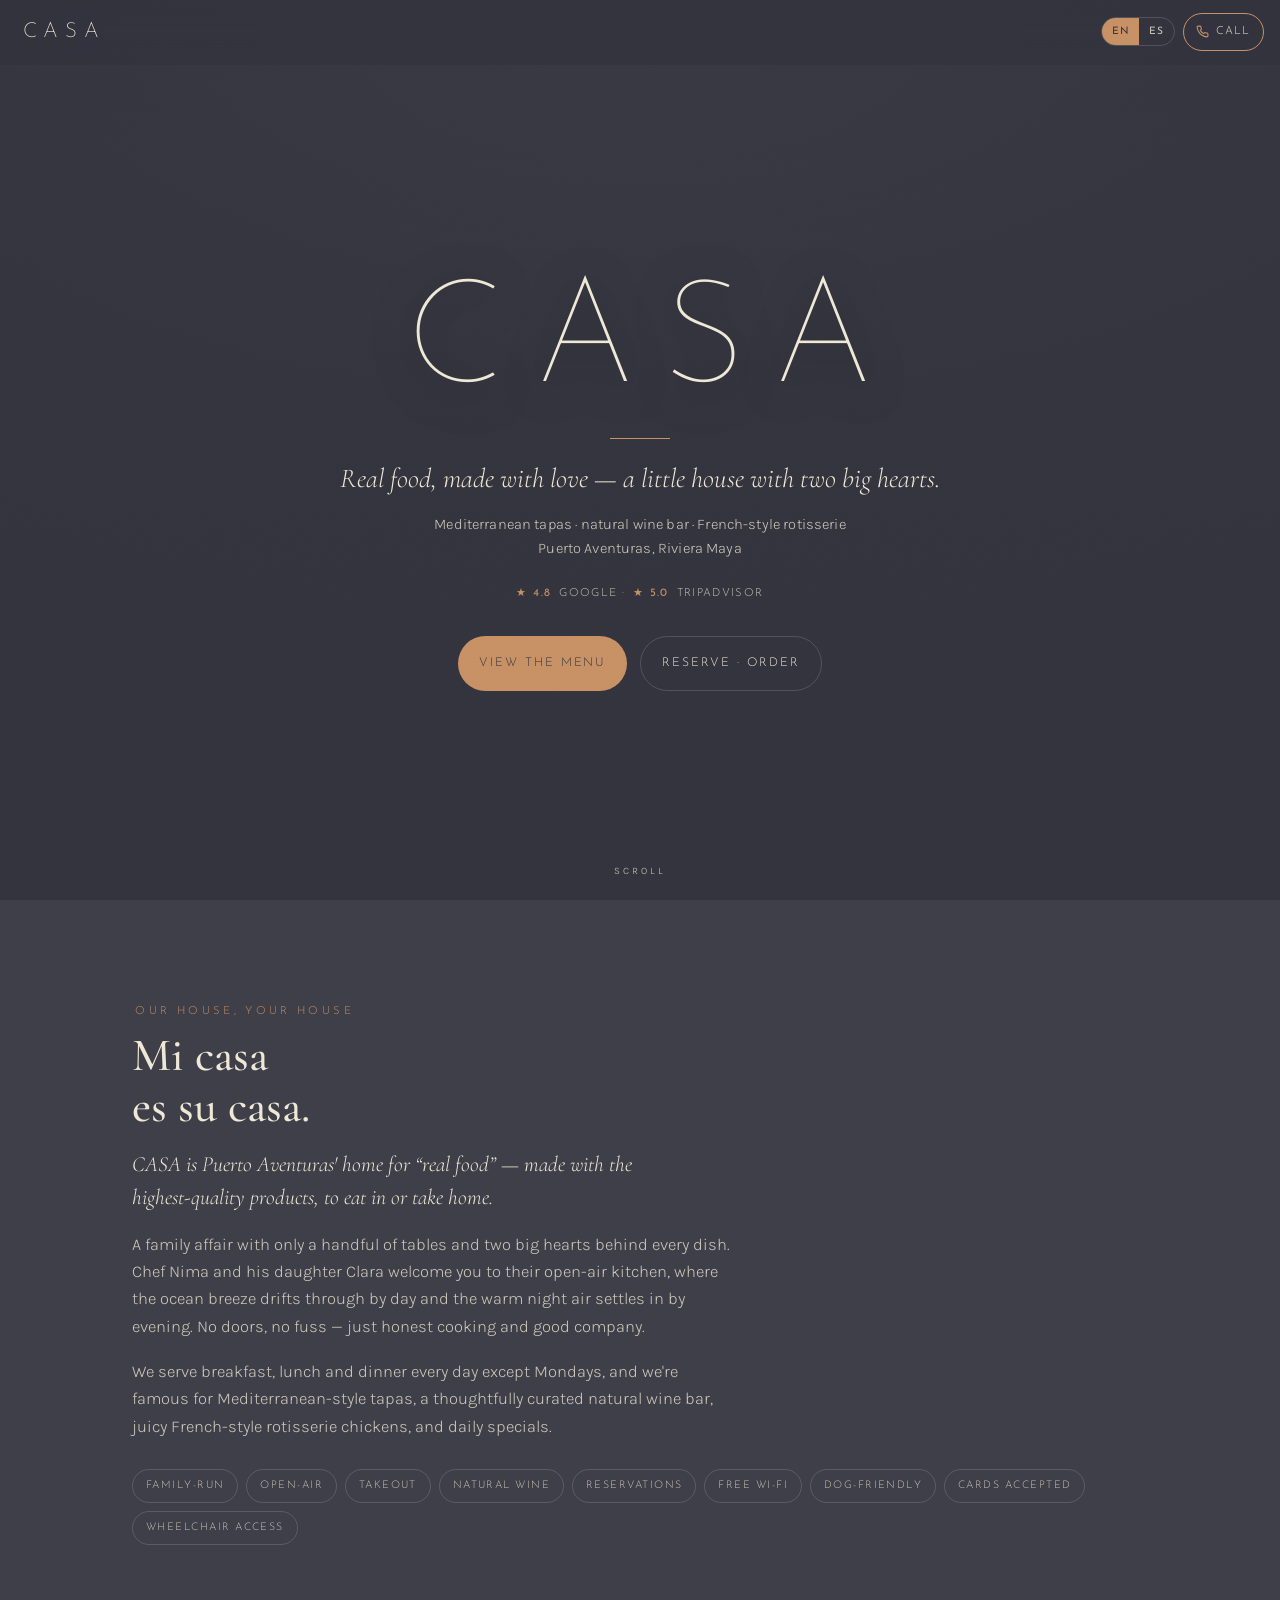
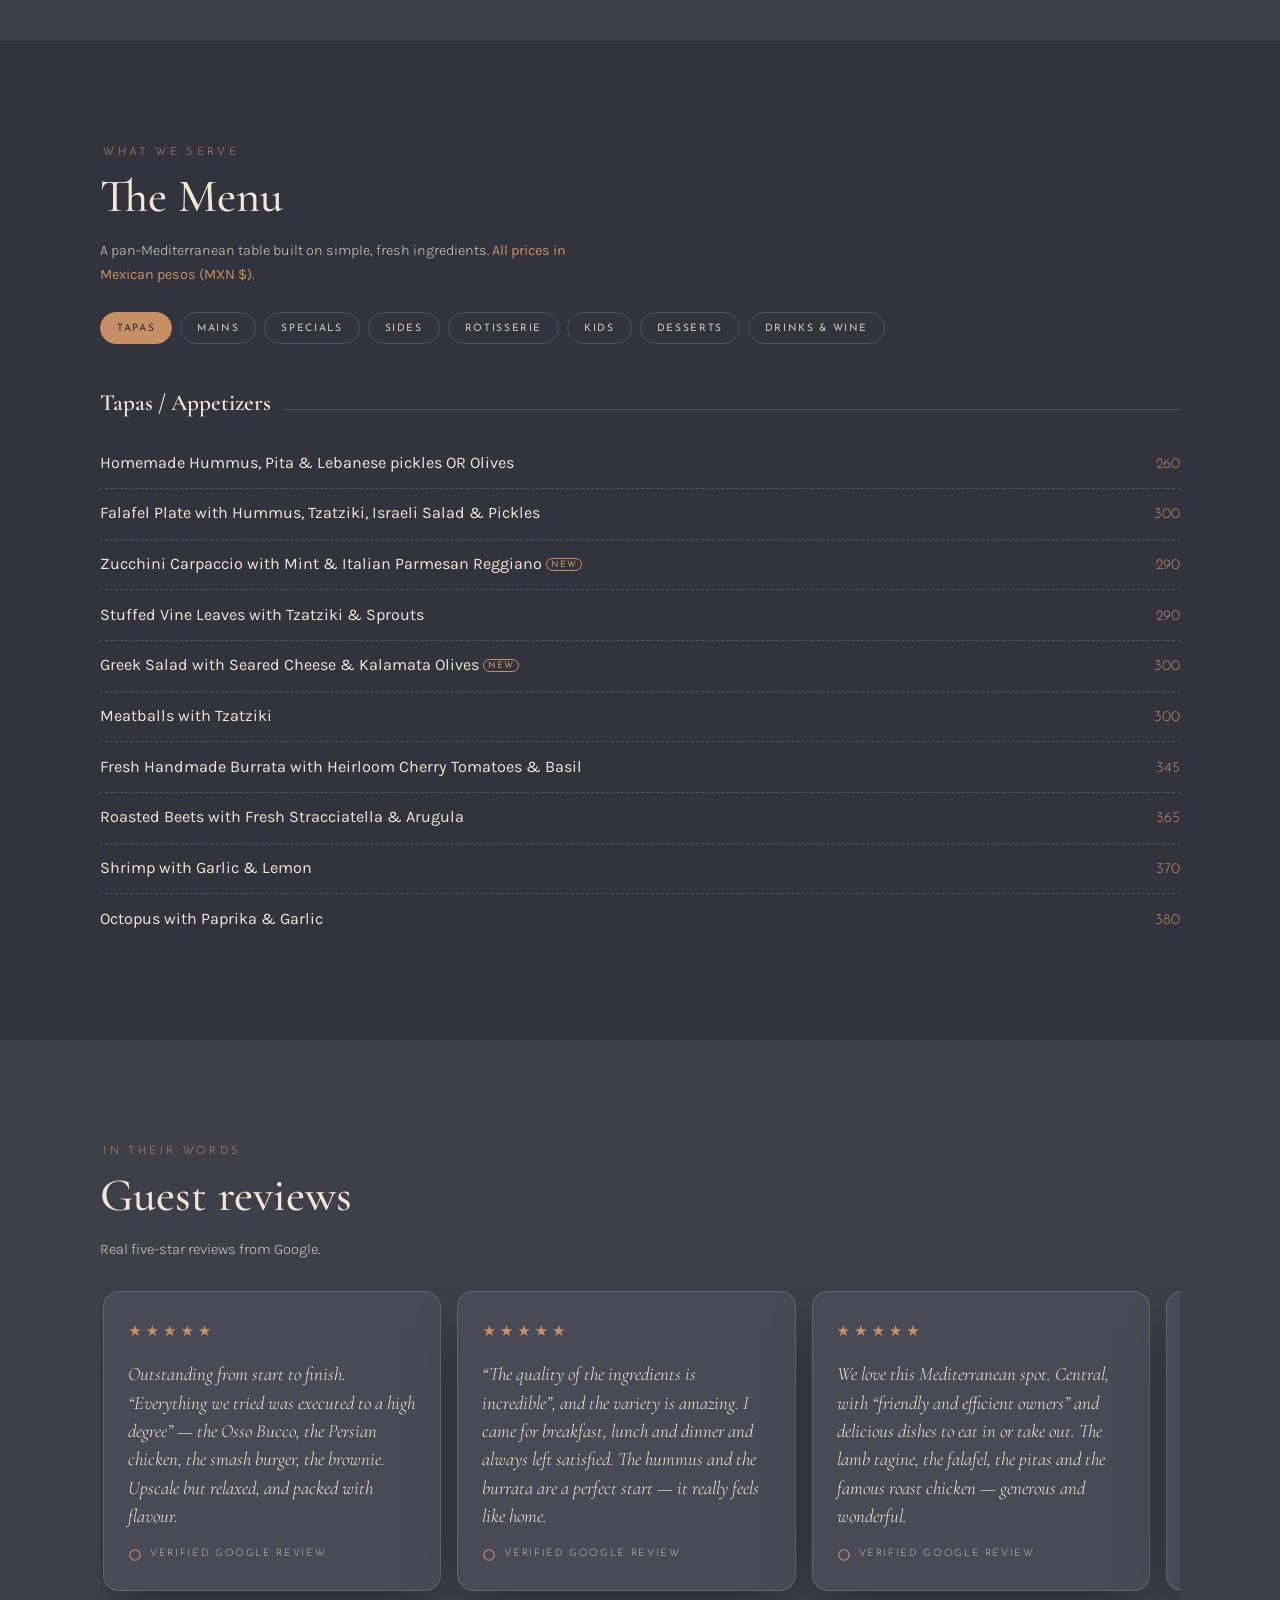
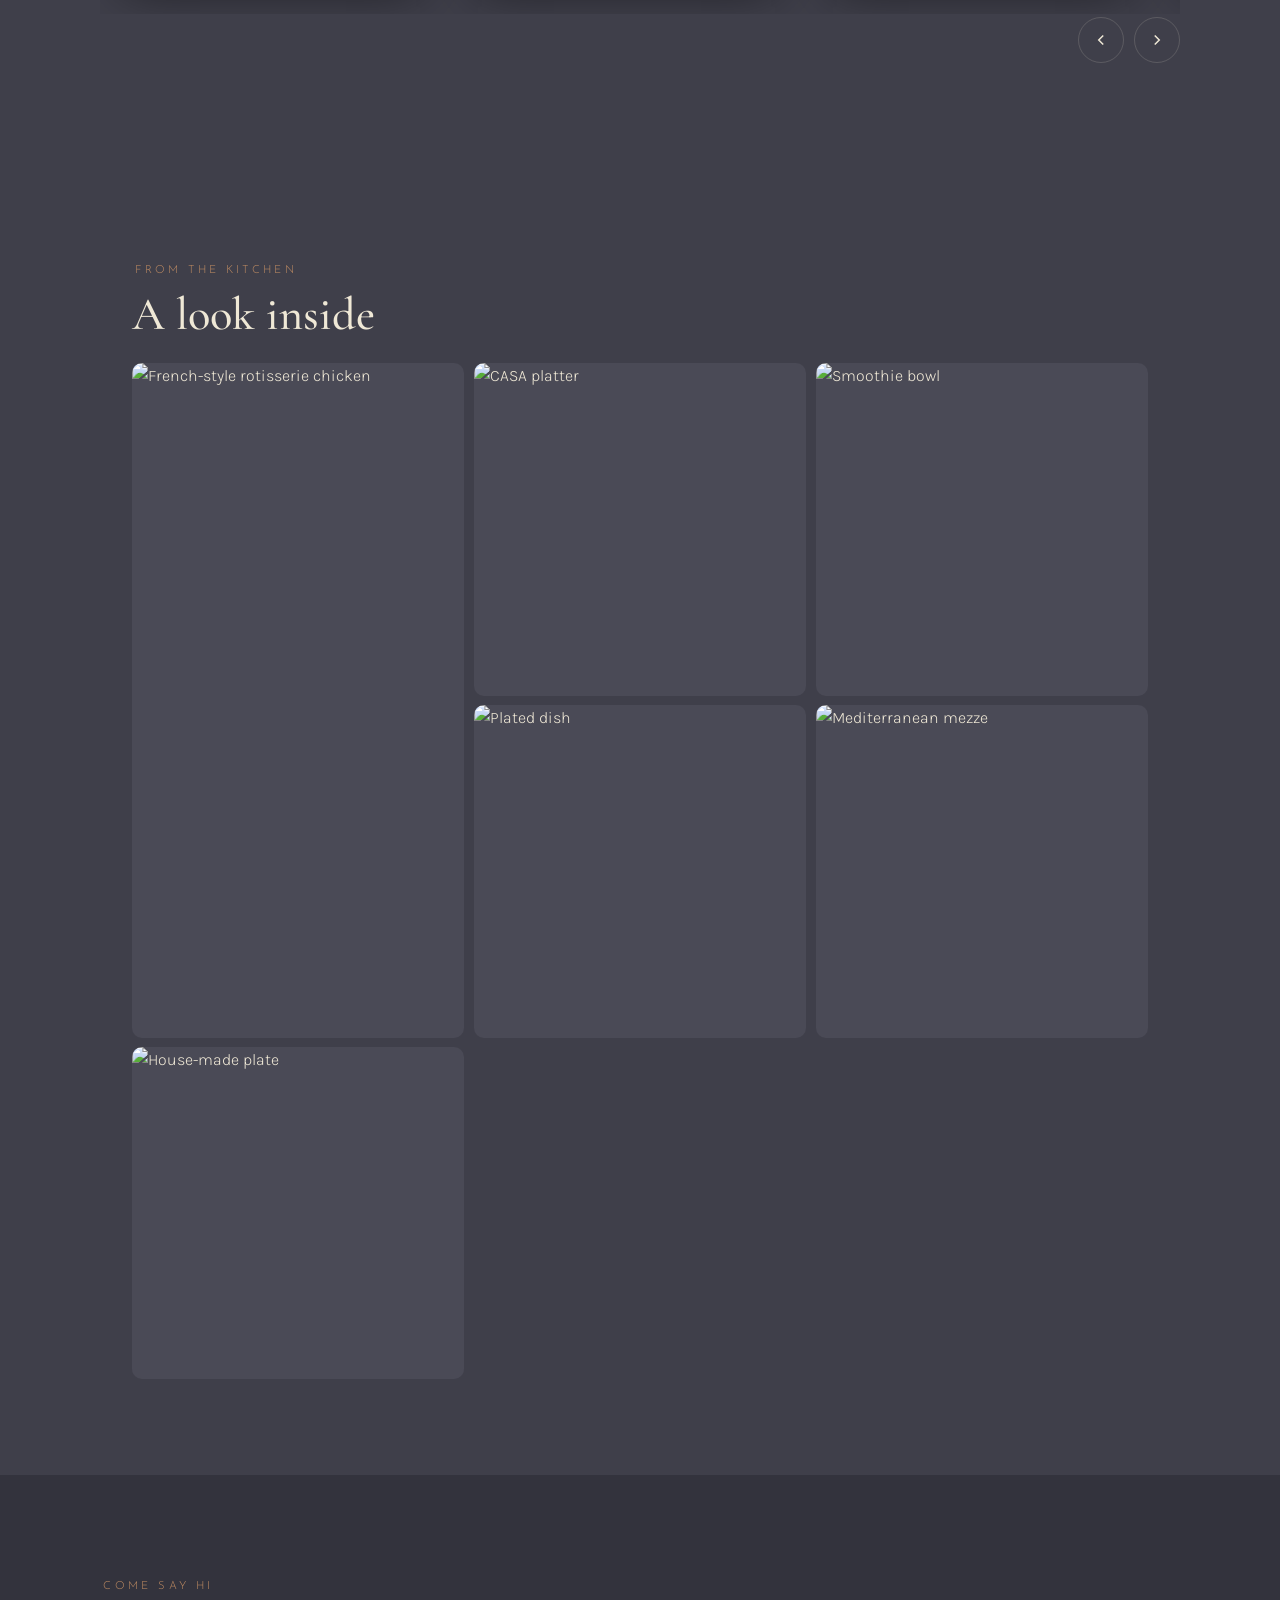
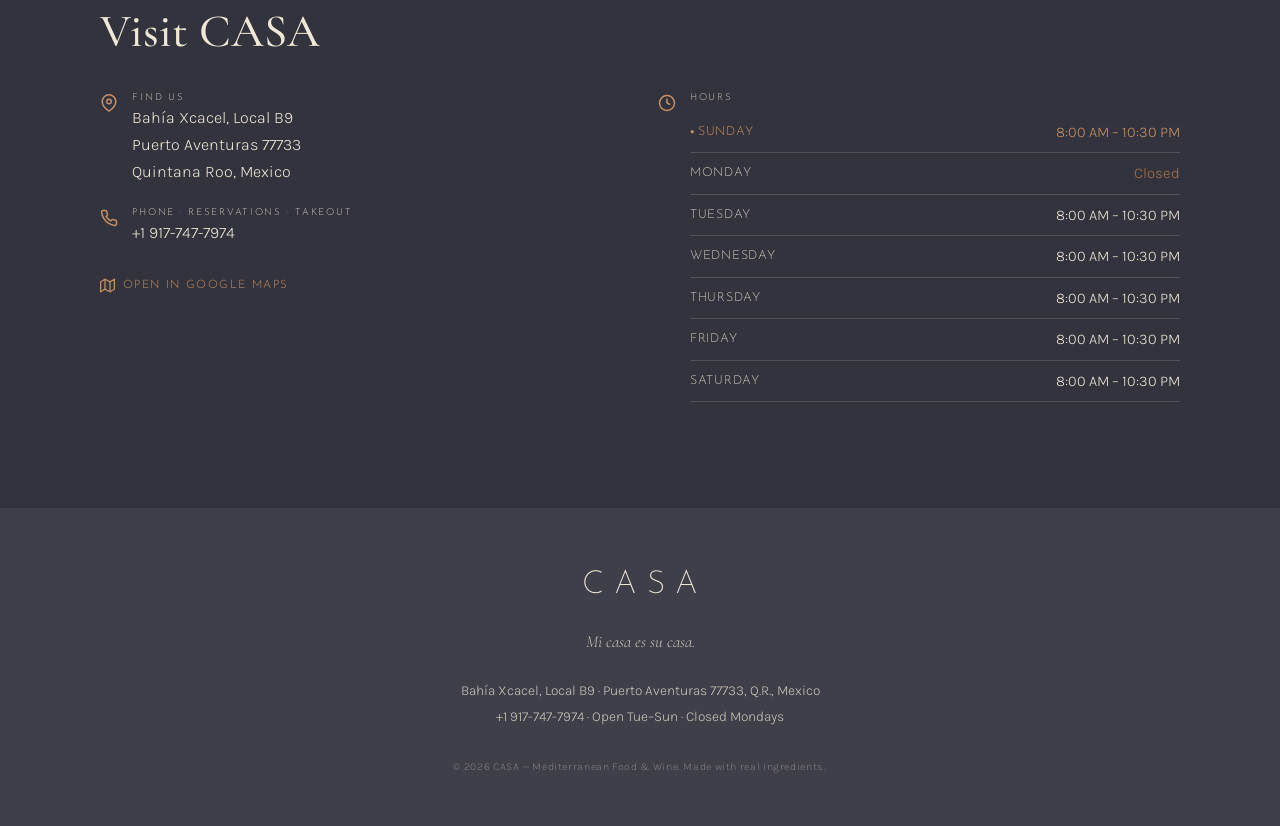
==== commit 2225b369: "Update index.html" ====
--- a/index.html
+++ b/index.html
@@ -1,178 +1,277 @@
 <!DOCTYPE html>
 <html lang="en">
 <head>
-  <meta charset="UTF-8">
-  <meta name="viewport" content="width=device-width, initial-scale=1.0, viewport-fit=cover">
-  <title>CASA · Mediterranean Food &amp; Wine — Puerto Aventuras</title>
-  <meta name="description" content="CASA is Puerto Aventuras' home for real food: Mediterranean tapas, a natural wine bar, French-style rotisserie chicken and daily specials. Bahía Xcacel B9.">
-
-  <!-- Open Graph / social sharing -->
-  <meta property="og:title" content="CASA · Mediterranean Food &amp; Wine">
-  <meta property="og:description" content="Real food, made with love. Mediterranean tapas, natural wine bar &amp; French-style rotisserie in Puerto Aventuras.">
-  <meta property="og:type" content="restaurant">
-  <meta property="og:locale" content="en_US">
-
-  <!-- Favicon (inline SVG wordmark, matches the logo) -->
-  <link rel="icon" type="image/svg+xml" href="favicon.svg">
-
-  <!-- Fonts -->
-  <link rel="preconnect" href="https://fonts.googleapis.com">
-  <link rel="preconnect" href="https://fonts.gstatic.com" crossorigin>
-  <link href="https://fonts.googleapis.com/css2?family=Cormorant+Garamond:ital,wght@0,400;0,500;0,600;1,400&family=Josefin+Sans:wght@100;200;300;400&family=Karla:wght@300;400;500;600&display=swap" rel="stylesheet">
-
-  <!-- Styles -->
-  <link rel="stylesheet" href="styles.css">
+<meta charset="UTF-8">
+<meta name="viewport" content="width=device-width, initial-scale=1.0, viewport-fit=cover">
+<title>CASA · Mediterranean Food &amp; Wine — Puerto Aventuras</title>
+<meta name="description" content="CASA — Mediterranean tapas, natural wine bar, French-style rotisserie and daily specials in Puerto Aventuras.">
+<link rel="icon" type="image/svg+xml" href="favicon.svg">
+<link rel="preconnect" href="https://fonts.googleapis.com">
+<link rel="preconnect" href="https://fonts.gstatic.com" crossorigin>
+<link href="https://fonts.googleapis.com/css2?family=Cormorant+Garamond:ital,wght@0,400;0,500;0,600;1,400&family=Josefin+Sans:wght@100;200;300;400&family=Karla:wght@300;400;500;600&display=swap" rel="stylesheet">
+<style>
+  :root{--slate:#3f3f4a;--slate-deep:#33333d;--slate-soft:#4a4a56;--cream:#efe8d6;--cream-dim:#cbc6b8;--terra:#c79064;--terra-deep:#a9744b;--olive:#8d9277;--line:rgba(239,232,214,.16);--shadow:0 18px 50px -20px rgba(0,0,0,.55)}
+  *{box-sizing:border-box;margin:0;padding:0;min-width:0}
+  html{scroll-behavior:smooth;max-width:100%;overflow-x:hidden}
+  body{background:var(--slate);color:var(--cream);font-family:"Karla",system-ui,sans-serif;font-weight:300;line-height:1.65;-webkit-font-smoothing:antialiased;max-width:100%;overflow-x:hidden}
+  img{display:block;max-width:100%}
+  a{color:inherit;text-decoration:none}
+  body::before{content:"";position:fixed;inset:0;pointer-events:none;z-index:9999;opacity:.05;mix-blend-mode:overlay;background-image:url("data:image/svg+xml,%3Csvg xmlns='http://www.w3.org/2000/svg' width='160' height='160'%3E%3Cfilter id='n'%3E%3CfeTurbulence type='fractalNoise' baseFrequency='.9' numOctaves='2'/%3E%3C/filter%3E%3Crect width='100%25' height='100%25' filter='url(%23n)'/%3E%3C/svg%3E")}
+
+  .wm{font-family:"Josefin Sans",sans-serif;font-weight:200;letter-spacing:.32em;text-transform:uppercase;color:var(--cream);padding-left:.32em}
+  .eyebrow{font-family:"Josefin Sans",sans-serif;font-weight:300;text-transform:uppercase;letter-spacing:.3em;font-size:.7rem;color:var(--terra);padding-left:.3em}
+  h2{font-family:"Cormorant Garamond",serif;font-weight:500;font-size:clamp(1.9rem,7.5vw,2.9rem);line-height:1.08;color:var(--cream);margin:.5rem 0 1.1rem}
+  h3{font-family:"Cormorant Garamond",serif;font-weight:600;font-size:1.45rem}
+  p{color:var(--cream-dim)}
+
+  header{position:fixed;top:0;left:0;right:0;z-index:100;display:flex;align-items:center;justify-content:space-between;gap:.6rem;padding:.8rem 1rem;background:rgba(51,51,61,.72);backdrop-filter:blur(12px);border-bottom:1px solid transparent;transition:.35s}
+  header.scrolled{border-bottom-color:var(--line);background:rgba(51,51,61,.92)}
+  header .wm{font-size:1.3rem;white-space:nowrap}
+  .hdr-right{display:flex;align-items:center;gap:.5rem;flex-shrink:0}
+  .lang{display:flex;border:1px solid var(--line);border-radius:40px;overflow:hidden}
+  .lang button{background:transparent;border:none;color:var(--cream-dim);font-family:"Josefin Sans",sans-serif;font-size:.64rem;letter-spacing:.1em;padding:.5rem .6rem;cursor:pointer;text-transform:uppercase;transition:.2s}
+  .lang button.active{background:var(--terra);color:var(--slate-deep)}
+  .call-btn{display:inline-flex;align-items:center;gap:.4rem;font-family:"Josefin Sans",sans-serif;font-weight:300;letter-spacing:.1em;text-transform:uppercase;font-size:.68rem;border:1px solid var(--terra);color:var(--cream);padding:.55rem .8rem;border-radius:40px;transition:.25s;white-space:nowrap}
+  .call-btn svg{width:13px;height:13px;stroke:var(--terra)}
+  .call-btn:hover,.call-btn:active{background:var(--terra);color:var(--slate-deep)}
+  .call-btn:hover svg{stroke:var(--slate-deep)}
+
+  .hero{position:relative;min-height:100svh;display:flex;flex-direction:column;justify-content:center;align-items:center;text-align:center;padding:7rem 1.2rem 3rem;overflow:hidden}
+  .hero-bg{position:absolute;inset:0;z-index:0;background:radial-gradient(120% 80% at 50% 0%, rgba(63,63,74,.35) 0%, rgba(51,51,61,.92) 60%, var(--slate-deep) 100%),url("https://dynamic-media-cdn.tripadvisor.com/media/photo-o/2e/c7/80/d8/juice-french-style-rotisserie.jpg?w=1200&h=1400&s=1") center/cover no-repeat}
+  .hero-bg::after{content:"";position:absolute;inset:0;background:linear-gradient(180deg,rgba(51,51,61,.55),rgba(51,51,61,.35) 40%,var(--slate-deep) 98%)}
+  .hero-inner{position:relative;z-index:2;max-width:640px;width:100%}
+  .hero .mark{font-family:"Josefin Sans",sans-serif;font-weight:100;font-size:clamp(3rem,19vw,9rem);line-height:1;letter-spacing:.2em;padding-left:.2em;text-transform:uppercase;color:var(--cream);text-shadow:0 8px 40px rgba(0,0,0,.5);max-width:100%}
+  .hero .rule{width:60px;height:1px;background:var(--terra);margin:1.3rem auto}
+  .hero .tag{font-family:"Cormorant Garamond",serif;font-style:italic;font-size:clamp(1.15rem,5vw,1.7rem);color:var(--cream);line-height:1.4}
+  .hero .sub{margin-top:.9rem;font-size:.92rem;letter-spacing:.01em}
+  .stars{display:inline-flex;flex-wrap:wrap;justify-content:center;gap:.5rem;align-items:center;margin-top:1.5rem;font-family:"Josefin Sans",sans-serif;letter-spacing:.12em;font-size:.7rem;text-transform:uppercase;color:var(--cream-dim)}
+  .stars b{color:var(--terra);font-weight:400}
+  .hero-cta{display:flex;flex-direction:column;gap:.8rem;margin-top:2rem;width:100%;max-width:300px;margin-inline:auto}
+  .btn{display:inline-flex;align-items:center;justify-content:center;gap:.5rem;font-family:"Josefin Sans",sans-serif;font-weight:300;letter-spacing:.16em;text-transform:uppercase;font-size:.76rem;padding:1rem 1.3rem;border-radius:50px;transition:.25s}
+  .btn-solid{background:var(--terra);color:var(--slate-deep)}
+  .btn-solid:hover,.btn-solid:active{background:var(--terra-deep)}
+  .btn-ghost{border:1px solid var(--line);color:var(--cream)}
+  .btn-ghost:hover,.btn-ghost:active{border-color:var(--cream)}
+  .scroll-hint{position:absolute;bottom:1.3rem;left:50%;transform:translateX(-50%);z-index:2;font-size:.62rem;letter-spacing:.3em;text-transform:uppercase;color:var(--cream-dim);animation:bob 2.4s ease-in-out infinite}
+  @keyframes bob{0%,100%{transform:translate(-50%,0);opacity:.55}50%{transform:translate(-50%,7px);opacity:1}}
+  @media(max-width:400px){.hero .mark{letter-spacing:.1em;padding-left:.1em}}
+
+  section{padding:4.5rem 1.2rem;position:relative}
+  .wrap{max-width:1080px;margin:0 auto}
+
+  .about p{font-size:1.04rem;margin-bottom:1.1rem;max-width:60ch}
+  .about .lead{font-family:"Cormorant Garamond",serif;font-style:italic;font-size:1.35rem;color:var(--cream);line-height:1.5}
+  .tags{display:flex;flex-wrap:wrap;gap:.5rem;margin-top:1.8rem}
+  .tags span{font-family:"Josefin Sans",sans-serif;font-size:.66rem;letter-spacing:.14em;text-transform:uppercase;color:var(--cream-dim);border:1px solid var(--line);padding:.45rem .8rem;border-radius:40px}
+
+  .menu{background:var(--slate-deep)}
+  .menu-note{font-size:.9rem;margin-bottom:1.6rem;max-width:60ch}
+  .menu-note b{color:var(--terra);font-weight:400}
+  .tabs{display:flex;gap:.5rem;overflow-x:auto;padding-bottom:.9rem;margin-bottom:1.6rem;scrollbar-width:none;-webkit-overflow-scrolling:touch}
+  .tabs::-webkit-scrollbar{display:none}
+  .tabs button{flex:0 0 auto;white-space:nowrap;font-family:"Josefin Sans",sans-serif;font-size:.64rem;letter-spacing:.16em;text-transform:uppercase;color:var(--cream-dim);background:transparent;border:1px solid var(--line);padding:.6rem 1rem;border-radius:40px;cursor:pointer;transition:.2s}
+  .tabs button.active{background:var(--terra);color:var(--slate-deep);border-color:var(--terra)}
+  .mcat{margin-bottom:2.2rem}
+  .mcat-head{display:flex;align-items:baseline;gap:.8rem;margin-bottom:1rem}
+  .mcat-head h3{color:var(--cream);white-space:nowrap}
+  .mcat-head .ln{flex:1;height:1px;background:var(--line)}
+  .subhead{font-family:"Josefin Sans",sans-serif;font-size:.62rem;letter-spacing:.2em;text-transform:uppercase;color:var(--terra);margin:1.5rem 0 .5rem;padding-left:.1em}
+  .dish{display:flex;gap:1rem;align-items:baseline;justify-content:space-between;padding:.7rem 0;border-bottom:1px dashed var(--line)}
+  .dish:last-child{border-bottom:none}
+  .dish .info{flex:1}
+  .dish .nm{color:var(--cream);font-weight:400;font-size:1.01rem}
+  .dish .ds{display:block;color:var(--cream-dim);font-size:.84rem;font-weight:300;margin-top:.15rem}
+  .dish .pr{font-family:"Josefin Sans",sans-serif;color:var(--terra);font-size:.92rem;font-weight:300;white-space:nowrap;flex:none}
+  .tag-veg,.tag-new,.note{font-family:"Josefin Sans",sans-serif;font-size:.56rem;letter-spacing:.12em;text-transform:uppercase;padding:.12em .45em;border-radius:30px;margin-left:.45em;vertical-align:middle}
+  .tag-veg{color:var(--olive);border:1px solid var(--olive)}
+  .tag-new{color:var(--terra);border:1px solid var(--terra)}
+  .note{color:var(--cream-dim);border:1px solid var(--line)}
+  .legend{font-family:"Josefin Sans",sans-serif;font-size:.62rem;letter-spacing:.14em;text-transform:uppercase;color:var(--cream-dim);margin-top:1.4rem;padding-top:1.1rem;border-top:1px solid var(--line)}
+
+  .reviews{background:var(--slate);overflow:hidden}
+  .rev-sub{font-size:.92rem;margin-bottom:1.4rem}
+  .rev-track{display:flex;gap:1rem;overflow-x:auto;scroll-snap-type:x mandatory;scroll-behavior:smooth;padding:.4rem .2rem 1.4rem;-webkit-overflow-scrolling:touch;scrollbar-width:none}
+  .rev-track::-webkit-scrollbar{display:none}
+  .rev-card{flex:0 0 86%;scroll-snap-align:center;background:var(--slate-soft);border:1px solid var(--line);border-radius:16px;padding:1.7rem 1.5rem;display:flex;flex-direction:column;gap:1rem;box-shadow:var(--shadow)}
+  .rev-stars{color:var(--terra);letter-spacing:.25em;font-size:.95rem}
+  .rev-text{font-family:"Cormorant Garamond",serif;font-style:italic;font-size:1.18rem;line-height:1.5;color:var(--cream)}
+  .rev-text q{quotes:"\201C" "\201D"}
+  .rev-src{margin-top:auto;font-family:"Josefin Sans",sans-serif;font-size:.64rem;letter-spacing:.16em;text-transform:uppercase;color:var(--cream-dim);display:flex;align-items:center;gap:.5rem}
+  .rev-src svg{width:14px;height:14px}
+  .rev-nav{display:flex;gap:.6rem;justify-content:flex-end;margin-top:.2rem}
+  .rev-nav button{width:46px;height:46px;border-radius:50%;border:1px solid var(--line);background:transparent;color:var(--cream);cursor:pointer;display:grid;place-items:center;transition:.2s}
+  .rev-nav button svg{width:18px;height:18px;stroke:currentColor}
+  .rev-nav button:hover{background:var(--terra);color:var(--slate-deep);border-color:var(--terra)}
+
+  .visit{background:var(--slate-deep)}
+  .vcols{display:flex;flex-direction:column;gap:2.2rem;margin-top:1.5rem}
+  .info-row{display:flex;gap:.9rem;align-items:flex-start;padding:.6rem 0}
+  .info-row svg{width:18px;height:18px;stroke:var(--terra);flex:none;margin-top:.3rem}
+  .info-row .k{font-family:"Josefin Sans",sans-serif;font-size:.6rem;letter-spacing:.18em;text-transform:uppercase;color:var(--cream-dim)}
+  .info-row .v{color:var(--cream);font-size:1.01rem}
+  .info-row a.v:hover,.info-row a.v:active{color:var(--terra)}
+  .hours-tbl{width:100%;border-collapse:collapse;margin-top:.4rem}
+  .hours-tbl td{padding:.5rem 0;border-bottom:1px solid var(--line);font-size:.93rem}
+  .hours-tbl td:first-child{color:var(--cream-dim);font-family:"Josefin Sans",sans-serif;letter-spacing:.06em;font-size:.78rem;text-transform:uppercase}
+  .hours-tbl td:last-child{text-align:right;color:var(--cream)}
+  .hours-tbl tr.closed td:last-child{color:var(--terra-deep)}
+  .hours-tbl tr.today td{color:var(--terra)!important}
+  .hours-tbl tr.today td:first-child::before{content:"● ";font-size:.6em;vertical-align:middle}
+  .map-link{display:inline-flex;align-items:center;gap:.5rem;margin-top:1.2rem;font-family:"Josefin Sans",sans-serif;font-size:.72rem;letter-spacing:.12em;text-transform:uppercase;color:var(--terra)}
+  .map-link svg{width:15px;height:15px;stroke:var(--terra)}
+
+  .gallery .grid{display:grid;grid-template-columns:1fr 1fr;gap:.6rem;margin-top:1.5rem}
+  .gallery figure{position:relative;overflow:hidden;border-radius:10px;aspect-ratio:1/1;background:var(--slate-soft)}
+  .gallery figure.tall{grid-row:span 2;aspect-ratio:auto}
+  .gallery img{width:100%;height:100%;object-fit:cover;transition:transform .8s ease}
+  .gallery figure:hover img,.gallery figure:active img{transform:scale(1.06)}
+
+  footer{background:var(--slate);text-align:center;padding:3.2rem 1.2rem 7rem}
+  footer .wm{font-size:2rem;display:inline-block;margin-bottom:1rem}
+  footer .fmark{font-family:"Cormorant Garamond",serif;font-style:italic;color:var(--cream-dim);font-size:1.05rem}
+  footer .fcontact{margin-top:1.3rem;font-size:.86rem;color:var(--cream-dim);line-height:1.9}
+  footer .fcontact a:hover,footer .fcontact a:active{color:var(--terra)}
+  footer .fine{margin-top:1.8rem;font-size:.66rem;letter-spacing:.06em;color:rgba(203,198,184,.45)}
+
+  .mobile-bar{position:fixed;left:0;right:0;bottom:0;z-index:90;display:flex;background:rgba(51,51,61,.94);backdrop-filter:blur(12px);border-top:1px solid var(--line)}
+  .mobile-bar a{flex:1;text-align:center;padding:1rem;font-family:"Josefin Sans",sans-serif;font-size:.72rem;letter-spacing:.14em;text-transform:uppercase;display:flex;align-items:center;justify-content:center;gap:.5rem}
+  .mobile-bar a svg{width:15px;height:15px}
+  .mobile-bar .mb-call{color:var(--cream);border-right:1px solid var(--line)}
+  .mobile-bar .mb-call svg{stroke:var(--terra)}
+  .mobile-bar .mb-map{color:var(--terra)}
+  .mobile-bar .mb-map svg{stroke:var(--terra)}
+
+  .reveal{opacity:0;transform:translateY(26px);transition:opacity .8s ease,transform .8s ease}
+  .reveal.in{opacity:1;transform:none}
+  @media(prefers-reduced-motion:reduce){.reveal{opacity:1;transform:none;transition:none}.scroll-hint{animation:none}html{scroll-behavior:auto}}
+
+  @media(min-width:680px){.hero-cta{flex-direction:row;max-width:none;justify-content:center}.gallery .grid{grid-template-columns:repeat(3,1fr)}.mobile-bar{display:none}footer{padding-bottom:3.2rem}.rev-card{flex-basis:46%}.call-btn{font-size:.7rem}}
+  @media(min-width:920px){section{padding:6rem 2rem}.vcols{flex-direction:row;justify-content:space-between}.vcols>div{flex:1}.rev-card{flex-basis:31.5%}}
+</style>
 </head>
 <body>
 
-  <!-- ============ HEADER ============ -->
   <header id="hdr">
     <span class="wm">Casa</span>
-    <a class="call-btn" href="tel:+19177477974">
-      <svg viewBox="0 0 24 24" fill="none" stroke-width="2"><path d="M22 16.92v3a2 2 0 0 1-2.18 2 19.79 19.79 0 0 1-8.63-3.07 19.5 19.5 0 0 1-6-6 19.79 19.79 0 0 1-3.07-8.67A2 2 0 0 1 4.11 2h3a2 2 0 0 1 2 1.72c.13.94.36 1.86.7 2.74a2 2 0 0 1-.45 2.11L8.09 9.91a16 16 0 0 0 6 6l1.34-1.34a2 2 0 0 1 2.11-.45c.88.34 1.8.57 2.74.7A2 2 0 0 1 22 16.92Z"/></svg>
-      Call
-    </a>
+    <div class="hdr-right">
+      <div class="lang" role="group" aria-label="Language">
+        <button id="lang-en" type="button">EN</button>
+        <button id="lang-es" type="button">ES</button>
+      </div>
+      <a class="call-btn" href="tel:+19177477974">
+        <svg viewBox="0 0 24 24" fill="none" stroke-width="2"><path d="M22 16.92v3a2 2 0 0 1-2.18 2 19.79 19.79 0 0 1-8.63-3.07 19.5 19.5 0 0 1-6-6 19.79 19.79 0 0 1-3.07-8.67A2 2 0 0 1 4.11 2h3a2 2 0 0 1 2 1.72c.13.94.36 1.86.7 2.74a2 2 0 0 1-.45 2.11L8.09 9.91a16 16 0 0 0 6 6l1.34-1.34a2 2 0 0 1 2.11-.45c.88.34 1.8.57 2.74.7A2 2 0 0 1 22 16.92Z"/></svg>
+        <span data-i18n="nav_call">Call</span>
+      </a>
+    </div>
   </header>
 
-  <!-- ============ HERO ============ -->
   <section class="hero">
     <div class="hero-bg"></div>
     <div class="hero-inner">
       <div class="mark">Casa</div>
       <div class="rule"></div>
-      <p class="tag">Real food, made with love — a little house with two big hearts.</p>
-      <p class="sub">Mediterranean tapas · natural wine bar · French-style rotisserie<br>Puerto Aventuras, Riviera Maya</p>
+      <p class="tag" data-i18n="hero_tag"></p>
+      <p class="sub" data-i18n="hero_sub"></p>
       <div class="stars"><b>★ 4.8</b> Google · <b>★ 5.0</b> Tripadvisor</div>
       <div class="hero-cta">
-        <a class="btn btn-solid" href="#menu">View the menu</a>
-        <a class="btn btn-ghost" href="tel:+19177477974">Reserve · Order</a>
-      </div>
-    </div>
-    <span class="scroll-hint">scroll</span>
+        <a class="btn btn-solid" href="#menu" data-i18n="hero_btn_menu"></a>
+        <a class="btn btn-ghost" href="tel:+19177477974" data-i18n="hero_btn_reserve"></a>
+      </div>
+    </div>
+    <span class="scroll-hint" data-i18n="scroll"></span>
   </section>
 
-  <!-- ============ ABOUT ============ -->
   <section class="about wrap" id="about">
     <div class="reveal">
-      <span class="eyebrow">Our house, your house</span>
-      <h2>Mi casa<br>es su casa.</h2>
-      <p class="lead">CASA is Puerto Aventuras' home for "real food" — made with the highest-quality products, to eat in or take home.</p>
-      <p>A family affair with only a handful of tables and two big hearts behind every dish. Chef Nima and his daughter Clara welcome you to their open-air kitchen, where the ocean breeze drifts through by day and the warm night air settles in by evening. No doors, no fuss — just honest cooking and good company.</p>
-      <p>We serve breakfast, lunch and dinner every day except Mondays, and we're famous for Mediterranean-style tapas, a thoughtfully curated natural wine bar, juicy French-style rotisserie chickens, and daily specials.</p>
+      <span class="eyebrow" data-i18n="about_eyebrow"></span>
+      <h2 data-i18n="about_h2"></h2>
+      <p class="lead" data-i18n="about_lead"></p>
+      <p data-i18n="about_p2"></p>
+      <p data-i18n="about_p3"></p>
       <div class="tags">
-        <span>Family-run</span><span>Open-air</span><span>Takeout</span>
-        <span>Natural wine</span><span>Reservations</span><span>Free Wi-Fi</span>
-        <span>Dog-friendly</span><span>Cards accepted</span><span>Wheelchair access</span>
+        <span data-i18n="tag_family"></span><span data-i18n="tag_open"></span><span data-i18n="tag_takeout"></span>
+        <span data-i18n="tag_wine"></span><span data-i18n="tag_res"></span><span data-i18n="tag_wifi"></span>
+        <span data-i18n="tag_dog"></span><span data-i18n="tag_cards"></span><span data-i18n="tag_wheel"></span>
       </div>
     </div>
   </section>
 
-  <!-- ============ MENU ============ -->
   <section class="menu" id="menu">
     <div class="wrap reveal">
-      <span class="eyebrow">What we serve</span>
-      <h2>The Menu</h2>
-      <p class="menu-note">A pan-Mediterranean table — Italian, Greek, Levantine and Middle-Eastern flavours built on simple, fresh ingredients. <b>Daily specials change with the market</b>, so ask Clara what's good today. Price range <b>$$–$$$</b>.</p>
-
-      <div class="menu-cols">
-        <div>
-          <div class="mcat">
-            <div class="mcat-head"><h3>Mezze &amp; Tapas</h3><span class="ln"></span><span class="pip">to share</span></div>
-            <div class="dish"><span class="nm">Hummus <span class="ds">house-made, with warm pita</span></span><span class="vg">veg</span></div>
-            <div class="dish"><span class="nm">Falafel platter <span class="ds">with tzatziki &amp; pickles</span></span><span class="vg">veg</span></div>
-            <div class="dish"><span class="nm">Burrata &amp; tomato salad <span class="ds">olive oil, sea salt</span></span><span class="vg">veg</span></div>
-            <div class="dish"><span class="nm">Cucumber salad <span class="ds">fresh &amp; herby</span></span><span class="vg">veg</span></div>
-            <div class="dish"><span class="nm">Olives &amp; Japanese pickles</span><span class="vg">veg</span></div>
-          </div>
-
-          <div class="mcat">
-            <div class="mcat-head"><h3>Boards &amp; Charcuterie</h3><span class="ln"></span><span class="pip">gourmet</span></div>
-            <div class="dish"><span class="nm">CASA Platter <span class="ds">cheese, charcuterie &amp; the works</span></span></div>
-            <div class="dish"><span class="nm">Imported goat &amp; Italian cheeses</span></div>
-            <div class="dish"><span class="nm">House pâté <span class="ds">chicken-truffle &amp; rillette</span></span></div>
-          </div>
-        </div>
-
-        <div>
-          <div class="mcat">
-            <div class="mcat-head"><h3>Rotisserie &amp; Specials</h3><span class="ln"></span><span class="pip">the stars</span></div>
-            <div class="dish"><span class="nm">French-style rotisserie chicken <span class="ds">juicy, slow-turned — our signature</span></span></div>
-            <div class="dish"><span class="nm">Lamb tagine <span class="ds">with couscous</span></span></div>
-            <div class="dish"><span class="nm">Ossobuco <span class="ds">braised, slow-cooked</span></span></div>
-            <div class="dish"><span class="nm">Braised beef ribs</span></div>
-            <div class="dish"><span class="nm">Persian chicken <span class="ds">with divine tzatziki</span></span></div>
-            <div class="dish"><span class="nm">CASA smash burger</span></div>
-            <div class="dish"><span class="nm">Roasted merguez &amp; meatballs</span></div>
-            <div class="dish"><span class="nm">Roasted sweet potatoes</span><span class="vg">veg</span></div>
-          </div>
-
-          <div class="mcat">
-            <div class="mcat-head"><h3>Breakfast &amp; Café</h3><span class="ln"></span><span class="pip">all day</span></div>
-            <div class="dish"><span class="nm">Almond croissants <span class="ds">crisp outside, melting middle</span></span></div>
-            <div class="dish"><span class="nm">Smoothie bowls <span class="ds">the "Misty Morning" &amp; more</span></span></div>
-            <div class="dish"><span class="nm">Cold-pressed juices &amp; smoothies</span></div>
-            <div class="dish"><span class="nm">Fresh-baked bread &amp; the brownie</span></div>
-          </div>
-
-          <div class="mcat">
-            <div class="mcat-head"><h3>Wine &amp; Drinks</h3><span class="ln"></span><span class="pip">the bar</span></div>
-            <div class="dish"><span class="nm">Natural &amp; organic wines <span class="ds">small, well-curated list</span></span></div>
-            <div class="dish"><span class="nm">Beer · Margarita · Mezcalita</span></div>
-          </div>
-        </div>
-      </div>
+      <span class="eyebrow" data-i18n="menu_eyebrow"></span>
+      <h2 data-i18n="menu_h2"></h2>
+      <p class="menu-note" data-i18n="menu_note"></p>
+      <div class="tabs" id="tabs"></div>
+      <div id="menu-panel"></div>
     </div>
   </section>
 
-  <!-- ============ GALLERY ============ -->
+  <section class="reviews" id="reviews">
+    <div class="wrap reveal">
+      <span class="eyebrow" data-i18n="rev_eyebrow"></span>
+      <h2 data-i18n="rev_h2"></h2>
+      <p class="rev-sub" data-i18n="rev_sub"></p>
+      <div class="rev-track" id="rev-track">
+        <article class="rev-card"><div class="rev-stars">★★★★★</div><p class="rev-text" data-i18n="rev1"></p><div class="rev-src"><svg viewBox="0 0 24 24" fill="none" stroke="var(--terra)" stroke-width="2"><circle cx="12" cy="12" r="9"/></svg><span data-i18n="rev_src"></span></div></article>
+        <article class="rev-card"><div class="rev-stars">★★★★★</div><p class="rev-text" data-i18n="rev2"></p><div class="rev-src"><svg viewBox="0 0 24 24" fill="none" stroke="var(--terra)" stroke-width="2"><circle cx="12" cy="12" r="9"/></svg><span data-i18n="rev_src"></span></div></article>
+        <article class="rev-card"><div class="rev-stars">★★★★★</div><p class="rev-text" data-i18n="rev3"></p><div class="rev-src"><svg viewBox="0 0 24 24" fill="none" stroke="var(--terra)" stroke-width="2"><circle cx="12" cy="12" r="9"/></svg><span data-i18n="rev_src"></span></div></article>
+        <article class="rev-card"><div class="rev-stars">★★★★★</div><p class="rev-text" data-i18n="rev4"></p><div class="rev-src"><svg viewBox="0 0 24 24" fill="none" stroke="var(--terra)" stroke-width="2"><circle cx="12" cy="12" r="9"/></svg><span data-i18n="rev_src"></span></div></article>
+        <article class="rev-card"><div class="rev-stars">★★★★★</div><p class="rev-text" data-i18n="rev5"></p><div class="rev-src"><svg viewBox="0 0 24 24" fill="none" stroke="var(--terra)" stroke-width="2"><circle cx="12" cy="12" r="9"/></svg><span data-i18n="rev_src"></span></div></article>
+      </div>
+      <div class="rev-nav">
+        <button id="rev-prev" type="button" data-i18n-aria="rev_prev"><svg viewBox="0 0 24 24" fill="none" stroke-width="2"><polyline points="15 18 9 12 15 6"/></svg></button>
+        <button id="rev-next" type="button" data-i18n-aria="rev_next"><svg viewBox="0 0 24 24" fill="none" stroke-width="2"><polyline points="9 18 15 12 9 6"/></svg></button>
+      </div>
+    </div>
+  </section>
+
   <section class="gallery wrap" id="gallery">
     <div class="reveal">
-      <span class="eyebrow">From the kitchen</span>
-      <h2>A look inside</h2>
+      <span class="eyebrow" data-i18n="gal_eyebrow"></span>
+      <h2 data-i18n="gal_h2"></h2>
       <div class="grid">
-        <figure class="tall"><img loading="lazy" src="https://dynamic-media-cdn.tripadvisor.com/media/photo-o/2e/c7/80/d8/juice-french-style-rotisserie.jpg?w=800&h=1100&s=1" alt="French-style rotisserie chicken with fresh juice"></figure>
-        <figure><img loading="lazy" src="https://dynamic-media-cdn.tripadvisor.com/media/photo-o/2e/c4/0c/b2/casa-platter.jpg?w=600&h=600&s=1" alt="The CASA cheese and charcuterie platter"></figure>
-        <figure><img loading="lazy" src="https://dynamic-media-cdn.tripadvisor.com/media/photo-o/2e/c4/0c/b1/misty-morning-smoothie.jpg?w=600&h=600&s=1" alt="Misty Morning smoothie bowl"></figure>
-        <figure><img loading="lazy" src="https://dynamic-media-cdn.tripadvisor.com/media/photo-o/31/5b/89/8d/caption.jpg?w=600&h=600&s=1" alt="A plated dish at CASA"></figure>
-        <figure><img loading="lazy" src="https://dynamic-media-cdn.tripadvisor.com/media/photo-o/2e/3b/72/1b/caption.jpg?w=600&h=600&s=1" alt="Mediterranean mezze at CASA"></figure>
-        <figure><img loading="lazy" src="https://dynamic-media-cdn.tripadvisor.com/media/photo-o/2e/3b/72/19/caption.jpg?w=600&h=600&s=1" alt="House-made plate at CASA"></figure>
+        <figure class="tall"><img loading="lazy" src="https://dynamic-media-cdn.tripadvisor.com/media/photo-o/2e/c7/80/d8/juice-french-style-rotisserie.jpg?w=800&h=1100&s=1" alt="French-style rotisserie chicken"></figure>
+        <figure><img loading="lazy" src="https://dynamic-media-cdn.tripadvisor.com/media/photo-o/2e/c4/0c/b2/casa-platter.jpg?w=600&h=600&s=1" alt="CASA platter"></figure>
+        <figure><img loading="lazy" src="https://dynamic-media-cdn.tripadvisor.com/media/photo-o/2e/c4/0c/b1/misty-morning-smoothie.jpg?w=600&h=600&s=1" alt="Smoothie bowl"></figure>
+        <figure><img loading="lazy" src="https://dynamic-media-cdn.tripadvisor.com/media/photo-o/31/5b/89/8d/caption.jpg?w=600&h=600&s=1" alt="Plated dish"></figure>
+        <figure><img loading="lazy" src="https://dynamic-media-cdn.tripadvisor.com/media/photo-o/2e/3b/72/1b/caption.jpg?w=600&h=600&s=1" alt="Mediterranean mezze"></figure>
+        <figure><img loading="lazy" src="https://dynamic-media-cdn.tripadvisor.com/media/photo-o/2e/3b/72/19/caption.jpg?w=600&h=600&s=1" alt="House-made plate"></figure>
       </div>
     </div>
   </section>
 
-  <!-- ============ VISIT / CONTACT ============ -->
   <section class="visit" id="visit">
     <div class="wrap reveal">
-      <span class="eyebrow">Come say hi</span>
-      <h2>Visit CASA</h2>
+      <span class="eyebrow" data-i18n="visit_eyebrow"></span>
+      <h2 data-i18n="visit_h2"></h2>
       <div class="vcols">
         <div>
           <div class="info-row">
             <svg viewBox="0 0 24 24" fill="none" stroke-width="2"><path d="M21 10c0 7-9 13-9 13s-9-6-9-13a9 9 0 0 1 18 0Z"/><circle cx="12" cy="10" r="3"/></svg>
-            <div><div class="k">Find us</div><div class="v">Bahía Xcacel, Local B9<br>Puerto Aventuras 77733<br>Quintana Roo, Mexico</div></div>
+            <div><div class="k" data-i18n="visit_find"></div><div class="v" data-i18n="visit_addr"></div></div>
           </div>
           <div class="info-row">
             <svg viewBox="0 0 24 24" fill="none" stroke-width="2"><path d="M22 16.92v3a2 2 0 0 1-2.18 2 19.79 19.79 0 0 1-8.63-3.07 19.5 19.5 0 0 1-6-6 19.79 19.79 0 0 1-3.07-8.67A2 2 0 0 1 4.11 2h3a2 2 0 0 1 2 1.72c.13.94.36 1.86.7 2.74a2 2 0 0 1-.45 2.11L8.09 9.91a16 16 0 0 0 6 6l1.34-1.34a2 2 0 0 1 2.11-.45c.88.34 1.8.57 2.74.7A2 2 0 0 1 22 16.92Z"/></svg>
-            <div><div class="k">Phone · Reservations · Takeout</div><a class="v" href="tel:+19177477974">+1 917-747-7974</a></div>
+            <div><div class="k" data-i18n="visit_phone"></div><a class="v" href="tel:+19177477974">+1 917-747-7974</a></div>
           </div>
           <a class="map-link" href="https://www.google.com/maps/search/?api=1&query=CASA+Mediterranean+Bah%C3%ADa+Xcacel+B9+Puerto+Aventuras" target="_blank" rel="noopener">
             <svg viewBox="0 0 24 24" fill="none" stroke-width="2"><polygon points="1 6 1 22 8 18 16 22 23 18 23 2 16 6 8 2 1 6"/><line x1="8" y1="2" x2="8" y2="18"/><line x1="16" y1="6" x2="16" y2="22"/></svg>
-            Open in Google Maps
+            <span data-i18n="visit_map"></span>
           </a>
         </div>
         <div>
           <div class="info-row" style="align-items:flex-start">
             <svg viewBox="0 0 24 24" fill="none" stroke-width="2"><circle cx="12" cy="12" r="10"/><polyline points="12 6 12 12 16 14"/></svg>
             <div style="flex:1">
-              <div class="k">Hours</div>
+              <div class="k" data-i18n="visit_hours"></div>
               <table class="hours-tbl" id="hours">
-                <tr data-d="0"><td>Sunday</td><td>8:00 AM – 10:30 PM</td></tr>
-                <tr data-d="1" class="closed"><td>Monday</td><td>Closed</td></tr>
-                <tr data-d="2"><td>Tuesday</td><td>8:00 AM – 10:30 PM</td></tr>
-                <tr data-d="3"><td>Wednesday</td><td>8:00 AM – 10:30 PM</td></tr>
-                <tr data-d="4"><td>Thursday</td><td>8:00 AM – 10:30 PM</td></tr>
-                <tr data-d="5"><td>Friday</td><td>8:00 AM – 10:30 PM</td></tr>
-                <tr data-d="6"><td>Saturday</td><td>8:00 AM – 10:30 PM</td></tr>
+                <tr data-d="0"><td data-i18n="day_sun"></td><td data-i18n="h_open"></td></tr>
+                <tr data-d="1" class="closed"><td data-i18n="day_mon"></td><td data-i18n="h_closed"></td></tr>
+                <tr data-d="2"><td data-i18n="day_tue"></td><td data-i18n="h_open"></td></tr>
+                <tr data-d="3"><td data-i18n="day_wed"></td><td data-i18n="h_open"></td></tr>
+                <tr data-d="4"><td data-i18n="day_thu"></td><td data-i18n="h_open"></td></tr>
+                <tr data-d="5"><td data-i18n="day_fri"></td><td data-i18n="h_open"></td></tr>
+                <tr data-d="6"><td data-i18n="day_sat"></td><td data-i18n="h_open"></td></tr>
               </table>
             </div>
           </div>
@@ -181,30 +280,317 @@
     </div>
   </section>
 
-  <!-- ============ FOOTER ============ -->
   <footer>
     <span class="wm">Casa</span>
-    <div class="fmark">Mi casa es su casa.</div>
-    <div class="fcontact">
-      Bahía Xcacel, Local B9 · Puerto Aventuras 77733, Q.R., Mexico<br>
-      <a href="tel:+19177477974">+1 917-747-7974</a> · Open Tue–Sun · Closed Mondays
-    </div>
-    <div class="fine">© 2026 CASA — Mediterranean Food &amp; Wine. Made with real ingredients.</div>
+    <div class="fmark" data-i18n="foot_mark"></div>
+    <div class="fcontact" data-i18n="foot_contact"></div>
+    <div class="fine" data-i18n="foot_fine"></div>
   </footer>
 
-  <!-- ============ STICKY MOBILE ACTION BAR ============ -->
   <nav class="mobile-bar">
     <a class="mb-call" href="tel:+19177477974">
       <svg viewBox="0 0 24 24" fill="none" stroke-width="2"><path d="M22 16.92v3a2 2 0 0 1-2.18 2 19.79 19.79 0 0 1-8.63-3.07 19.5 19.5 0 0 1-6-6 19.79 19.79 0 0 1-3.07-8.67A2 2 0 0 1 4.11 2h3a2 2 0 0 1 2 1.72c.13.94.36 1.86.7 2.74a2 2 0 0 1-.45 2.11L8.09 9.91a16 16 0 0 0 6 6l1.34-1.34a2 2 0 0 1 2.11-.45c.88.34 1.8.57 2.74.7A2 2 0 0 1 22 16.92Z"/></svg>
-      Call us
+      <span data-i18n="mb_call"></span>
     </a>
     <a class="mb-map" href="https://www.google.com/maps/search/?api=1&query=CASA+Mediterranean+Bah%C3%ADa+Xcacel+B9+Puerto+Aventuras" target="_blank" rel="noopener">
       <svg viewBox="0 0 24 24" fill="none" stroke-width="2"><path d="M21 10c0 7-9 13-9 13s-9-6-9-13a9 9 0 0 1 18 0Z"/><circle cx="12" cy="10" r="3"/></svg>
-      Directions
+      <span data-i18n="mb_map"></span>
     </a>
   </nav>
 
-  <!-- Scripts -->
-  <script src="main.js"></script>
+<script>
+/* ============ UI STRINGS ============ */
+var I18N = {
+  en:{
+    nav_call:"Call",
+    hero_tag:"Real food, made with love — a little house with two big hearts.",
+    hero_sub:"Mediterranean tapas · natural wine bar · French-style rotisserie<br>Puerto Aventuras, Riviera Maya",
+    hero_btn_menu:"View the menu", hero_btn_reserve:"Reserve · Order", scroll:"scroll",
+    about_eyebrow:"Our house, your house", about_h2:"Mi casa<br>es su casa.",
+    about_lead:"CASA is Puerto Aventuras' home for \u201Creal food\u201D — made with the highest-quality products, to eat in or take home.",
+    about_p2:"A family affair with only a handful of tables and two big hearts behind every dish. Chef Nima and his daughter Clara welcome you to their open-air kitchen, where the ocean breeze drifts through by day and the warm night air settles in by evening. No doors, no fuss — just honest cooking and good company.",
+    about_p3:"We serve breakfast, lunch and dinner every day except Mondays, and we're famous for Mediterranean-style tapas, a thoughtfully curated natural wine bar, juicy French-style rotisserie chickens, and daily specials.",
+    tag_family:"Family-run",tag_open:"Open-air",tag_takeout:"Takeout",tag_wine:"Natural wine",tag_res:"Reservations",tag_wifi:"Free Wi-Fi",tag_dog:"Dog-friendly",tag_cards:"Cards accepted",tag_wheel:"Wheelchair access",
+    menu_eyebrow:"What we serve", menu_h2:"The Menu",
+    menu_note:"A pan-Mediterranean table built on simple, fresh ingredients. <b>All prices in Mexican pesos (MXN $).</b>",
+    rev_eyebrow:"In their words", rev_h2:"Guest reviews", rev_sub:"Real five-star reviews from Google.",
+    rev_src:"Verified Google review", rev_prev:"Previous review", rev_next:"Next review",
+    rev1:"Outstanding from start to finish. <q>Everything we tried was executed to a high degree</q> — the Osso Bucco, the Persian chicken, the smash burger, the brownie. Upscale but relaxed, and packed with flavour.",
+    rev2:"<q>The quality of the ingredients is incredible</q>, and the variety is amazing. I came for breakfast, lunch and dinner and always left satisfied. The hummus and the burrata are a perfect start — it really feels like home.",
+    rev3:"We love this Mediterranean spot. Central, with <q>friendly and efficient owners</q> and delicious dishes to eat in or take out. The lamb tagine, the falafel, the pitas and the famous roast chicken — generous and wonderful.",
+    rev4:"Not just a restaurant — a home outside of walls. A little house of only eight tables and <q>two big hearts</q>. With its open-air charm and the ocean breeze, you don't just eat — you arrive.",
+    rev5:"We order out almost every day and stop by for a smoothie or a warm chat. The ossobuco, the lamb, the roasted sweet potatoes and the smoothie bowls are above and beyond. The almond croissants are <q>the best I've ever tried</q>.",
+    gal_eyebrow:"From the kitchen", gal_h2:"A look inside",
+    visit_eyebrow:"Come say hi", visit_h2:"Visit CASA",
+    visit_find:"Find us", visit_addr:"Bahía Xcacel, Local B9<br>Puerto Aventuras 77733<br>Quintana Roo, Mexico",
+    visit_phone:"Phone · Reservations · Takeout", visit_map:"Open in Google Maps", visit_hours:"Hours",
+    day_sun:"Sunday",day_mon:"Monday",day_tue:"Tuesday",day_wed:"Wednesday",day_thu:"Thursday",day_fri:"Friday",day_sat:"Saturday",
+    h_open:"8:00 AM – 10:30 PM", h_closed:"Closed",
+    foot_mark:"Mi casa es su casa.",
+    foot_contact:"Bahía Xcacel, Local B9 · Puerto Aventuras 77733, Q.R., Mexico<br><a href=\"tel:+19177477974\">+1 917-747-7974</a> · Open Tue–Sun · Closed Mondays",
+    foot_fine:"© 2026 CASA — Mediterranean Food &amp; Wine. Made with real ingredients.",
+    mb_call:"Call us", mb_map:"Directions",
+    new_label:"New", legend:"N = Natural · O = Organic · B = Biodynamic"
+  },
+  es:{
+    nav_call:"Llamar",
+    hero_tag:"Comida de verdad, hecha con amor — una casita con dos grandes corazones.",
+    hero_sub:"Tapas mediterráneas · bar de vinos naturales · rosticería al estilo francés<br>Puerto Aventuras, Riviera Maya",
+    hero_btn_menu:"Ver el menú", hero_btn_reserve:"Reservar · Ordenar", scroll:"desliza",
+    about_eyebrow:"Nuestra casa, tu casa", about_h2:"Mi casa<br>es su casa.",
+    about_lead:"CASA es el hogar de la \u201Ccomida de verdad\u201D en Puerto Aventuras — hecha con productos de la más alta calidad, para comer aquí o llevar.",
+    about_p2:"Un asunto de familia, con apenas un puñado de mesas y dos grandes corazones detrás de cada platillo. El chef Nima y su hija Clara te reciben en su cocina al aire libre, donde la brisa del mar entra de día y el aire cálido de la noche llega al atardecer. Sin puertas, sin complicaciones — solo cocina honesta y buena compañía.",
+    about_p3:"Servimos desayuno, comida y cena todos los días excepto los lunes, y somos famosos por nuestras tapas de estilo mediterráneo, un bar de vinos naturales cuidadosamente seleccionado, jugosos pollos rostizados al estilo francés y especiales del día.",
+    tag_family:"De familia",tag_open:"Al aire libre",tag_takeout:"Para llevar",tag_wine:"Vino natural",tag_res:"Reservaciones",tag_wifi:"Wi-Fi gratis",tag_dog:"Pet-friendly",tag_cards:"Aceptamos tarjetas",tag_wheel:"Acceso para silla de ruedas",
+    menu_eyebrow:"Lo que servimos", menu_h2:"El Menú",
+    menu_note:"Una mesa panmediterránea sobre ingredientes simples y frescos. <b>Todos los precios en pesos mexicanos (MXN $).</b>",
+    rev_eyebrow:"En sus palabras", rev_h2:"Lo que dicen", rev_sub:"Reseñas reales de cinco estrellas en Google.",
+    rev_src:"Reseña verificada de Google", rev_prev:"Reseña anterior", rev_next:"Siguiente reseña",
+    rev1:"Excepcional de principio a fin. <q>Todo lo que probamos estaba a un nivel altísimo</q> — el Osso Bucco, el pollo persa, la smash burger, el brownie. Elegante pero relajado, y lleno de sabor.",
+    rev2:"<q>La calidad de los ingredientes es increíble</q>, y la variedad es asombrosa. Vine a desayunar, comer y cenar, y siempre salí satisfecho. El hummus y la burrata son el inicio perfecto — se siente como en casa.",
+    rev3:"Nos encanta este lugar mediterráneo. Céntrico, con <q>dueños amables y eficientes</q> y platillos deliciosos para comer aquí o llevar. El tagine de cordero, el falafel, las pitas y el famoso pollo rostizado — generosos y deliciosos.",
+    rev4:"No es solo un restaurante — es un hogar fuera de las paredes. Una casita de apenas ocho mesas y <q>dos grandes corazones</q>. Con su encanto al aire libre y la brisa del mar, no solo comes — llegas.",
+    rev5:"Pedimos para llevar casi a diario y pasamos por un smoothie o una charla cálida. El ossobuco, el cordero, los camotes asados y los smoothie bowls son extraordinarios. Los croissants de almendra son <q>los mejores que he probado</q>.",
+    gal_eyebrow:"Desde la cocina", gal_h2:"Una mirada adentro",
+    visit_eyebrow:"Ven a saludar", visit_h2:"Visítanos",
+    visit_find:"Encuéntranos", visit_addr:"Bahía Xcacel, Local B9<br>Puerto Aventuras 77733<br>Quintana Roo, México",
+    visit_phone:"Teléfono · Reservaciones · Para llevar", visit_map:"Abrir en Google Maps", visit_hours:"Horario",
+    day_sun:"Domingo",day_mon:"Lunes",day_tue:"Martes",day_wed:"Miércoles",day_thu:"Jueves",day_fri:"Viernes",day_sat:"Sábado",
+    h_open:"8:00 – 22:30", h_closed:"Cerrado",
+    foot_mark:"Mi casa es su casa.",
+    foot_contact:"Bahía Xcacel, Local B9 · Puerto Aventuras 77733, Q.R., México<br><a href=\"tel:+19177477974\">+1 917-747-7974</a> · Abierto mar–dom · Cerrado los lunes",
+    foot_fine:"© 2026 CASA — Comida Mediterránea y Vinos. Hecho con ingredientes de verdad.",
+    mb_call:"Llámanos", mb_map:"Cómo llegar",
+    new_label:"Nuevo", legend:"N = Natural · O = Orgánico · B = Biodinámico"
+  }
+};
+
+/* ============ FULL MENU DATA (prices in MXN) ============ */
+/* food item: [en, es, descEN, descES, price, tag('veg'|'new'|'')] */
+/* drink item: {n:name, d:detail, p:price, note:'N/O'} */
+var MENU = [
+  { id:"tapas", tab:{en:"Tapas",es:"Tapas"}, title:{en:"Tapas / Appetizers",es:"Tapas / Aperitivos"}, type:"food", blocks:[{ items:[
+    ["Homemade Hummus, Pita & Lebanese pickles OR Olives","Hummus casero, pita y encurtidos libaneses O aceitunas","","","260",""],
+    ["Falafel Plate with Hummus, Tzatziki, Israeli Salad & Pickles","Plato de falafel con hummus, tzatziki, ensalada israelí y encurtidos","","","300",""],
+    ["Zucchini Carpaccio with Mint & Italian Parmesan Reggiano","Carpaccio de calabacín con menta y parmesano Reggiano italiano","","","290","new"],
+    ["Stuffed Vine Leaves with Tzatziki & Sprouts","Hojas de parra rellenas con tzatziki y germinados","","","290",""],
+    ["Greek Salad with Seared Cheese & Kalamata Olives","Ensalada griega con queso sellado y aceitunas Kalamata","","","300","new"],
+    ["Meatballs with Tzatziki","Albóndigas con tzatziki","","","300",""],
+    ["Fresh Handmade Burrata with Heirloom Cherry Tomatoes & Basil","Burrata fresca hecha a mano con tomates cherry heirloom y albahaca","","","345",""],
+    ["Roasted Beets with Fresh Stracciatella & Arugula","Betabel rostizado con stracciatella fresca y arúgula","","","365",""],
+    ["Shrimp with Garlic & Lemon","Camarones al ajo y limón","","","370",""],
+    ["Octopus with Paprika & Garlic","Pulpo con paprika y ajo","","","380",""]
+  ]}]},
+
+  { id:"mains", tab:{en:"Mains",es:"Fuertes"}, title:{en:"Main Courses",es:"Platos Fuertes"}, type:"food", blocks:[{ items:[
+    ["Pasta with Homemade Tomato & Basil Sauce","Pasta con salsa casera de tomate y albahaca","+ Fresh Burrata / Stracciatella 110 · + Meatballs 100","+ Burrata / Stracciatella fresca 110 · + Albóndigas 100","250",""],
+    ["Roasted Cauliflower on Beet Purée","Coliflor rostizada sobre puré de betabel","","","300","veg"],
+    ["Chicken Milanese with Arugula & Cherry Tomato Salad","Milanesa de pollo con ensalada de arúgula y tomate cherry","","","340",""],
+    ["Persian Chicken with Organic Quinoa Tabouli","Pollo persa con tabule de quinoa orgánica","saffron, lemon & garlic","azafrán, limón y ajo","340",""],
+    ["Lamb Shawarma Platter","Plato de shawarma de cordero","with tzatziki, organic quinoa tabouli & pickles","con tzatziki, tabule de quinoa orgánica y encurtidos","480",""],
+    ["Beef Ossobuco with Carrots & Couscous","Ossobuco de res con zanahorias y cuscús","","","480",""],
+    ["Salmon with Sweet Potato Purée & Sautéed Asparagus","Salmón con puré de camote y espárragos salteados","","","490","new"],
+    ["Angus Beef Ribeye Steak & Fries","Rib eye de res Angus con papas a la francesa","16oz / USDA","16oz / USDA","800",""],
+    ["CASA Angus Beef Smashburger & Cheese + Fries","Smashburger CASA de res Angus con queso + papas","Double +80 · Manchego +30","Doble +80 · Manchego +30","295",""]
+  ]}]},
+
+  { id:"specials", tab:{en:"Specials",es:"Especiales"}, title:{en:"Specials",es:"Especiales"}, type:"food", blocks:[{ items:[
+    ["Greek Salad with Seared Cheese & Kalamata Olives","Ensalada griega con queso sellado y aceitunas Kalamata","","","290",""],
+    ["Zucchini Carpaccio with Mint & Italian Parmesan Reggiano","Carpaccio de calabacín con menta y parmesano Reggiano italiano","","","290",""],
+    ["Steak Frites — 16oz Rib Eye","Steak frites — Rib eye 16oz","USDA Angus Beef","Res Angus USDA","800",""],
+    ["Whole Roasted Fish (Mediterranean Style)","Pescado entero rostizado (estilo mediterráneo)","price per 100g","precio por 100g","120 / 100g",""]
+  ]}]},
+
+  { id:"sides", tab:{en:"Sides",es:"Guarniciones"}, title:{en:"Sides & Salads",es:"Guarniciones y Ensaladas"}, type:"food", blocks:[{ items:[
+    ["French Fries OR Sweet Potato Fries","Papas a la francesa O papas de camote","","","110","veg"],
+    ["Arugula & Cherry Tomato Salad","Ensalada de arúgula y tomate cherry","","","130","veg"],
+    ["Mixed Roasted Vegetables","Verduras rostizadas mixtas","beet, carrot, sweet potato","betabel, zanahoria, camote","175","veg"],
+    ["Organic Quinoa Tabouli","Tabule de quinoa orgánica","","","175","veg"],
+    ["Smashed Persian Cucumber Salad with Mint","Ensalada de pepino persa machacado con menta","","","185","veg"]
+  ]}]},
+
+  { id:"rotisserie", tab:{en:"Rotisserie",es:"Rosticería"}, title:{en:"French-style Rotisserie Chicken",es:"Pollo Rostizado al Estilo Francés"}, type:"food", blocks:[{ items:[
+    ["1/2 Chicken + 2 sides of choice","1/2 pollo + 2 guarniciones a elegir","","","550",""],
+    ["Whole Chicken + 3 sides of choice","Pollo entero + 3 guarniciones a elegir","","","800",""]
+  ]}]},
+
+  { id:"kids", tab:{en:"Kids",es:"Niños"}, title:{en:"Kid's Menu",es:"Menú Infantil"}, type:"food", blocks:[{ items:[
+    ["Junior Smash Burger & French Fries","Junior smash burger y papas a la francesa","Angus Beef","Res Angus","210",""],
+    ["Meatballs & Pita","Albóndigas y pita","","","210",""],
+    ["Chicken Nuggets & French Fries","Nuggets de pollo y papas a la francesa","","","210",""]
+  ]}]},
+
+  { id:"desserts", tab:{en:"Desserts",es:"Postres"}, title:{en:"Desserts",es:"Postres"}, type:"food", blocks:[{ items:[
+    ["Banana Bread & Ice Cream","Pan de plátano y helado","gluten free","sin gluten","190",""],
+    ["Brownie & Ice Cream","Brownie y helado","","","190",""],
+    ["Ice Cream (2 scoops)","Helado (2 bolas)","","","150",""]
+  ]}]},
+
+  { id:"drinks", tab:{en:"Drinks & Wine",es:"Bebidas y Vinos"}, title:{en:"Drinks & Wine",es:"Bebidas y Vinos"}, type:"drink", legend:true, blocks:[
+    { sub:{en:"Cocktails",es:"Cócteles"}, items:[
+      {n:"Mezcalita", p:"210"}, {n:"Margarita", p:"210"}
+    ]},
+    { sub:{en:"Wine by the Glass · White",es:"Vino por copa · Blanco"}, items:[
+      {n:"Clos Roussely — Sauvignon Blanc \u201CL'Escale\u201D 2023", d:"Loire, France", p:"240", note:"N/O"},
+      {n:"Valori — Pecorino 2022", d:"Abruzzo, Italy", p:"240", note:"O/B"}
+    ]},
+    { sub:{en:"Wine by the Glass · Rosé",es:"Vino por copa · Rosado"}, items:[
+      {n:"Domaine des Mesclances — Charmes 2024", d:"Provence, France", p:"240", note:"O"}
+    ]},
+    { sub:{en:"Wine by the Glass · Red",es:"Vino por copa · Tinto"}, items:[
+      {n:"Vignerons d'Estézargues — Cuvée des Galets 2022", d:"Côtes du Rhône, France", p:"220", note:"N/O"},
+      {n:"Tenuta del Morer — Pinot Noir 2024", d:"Isonzo, Italy", p:"240", note:"O"}
+    ]},
+    { sub:{en:"Wine by the Bottle · White",es:"Vino por botella · Blanco"}, items:[
+      {n:"Nifo Sarrapochiello — Falanghina \u201CFutur\u201D 2023", d:"Campania, Italy", p:"840", note:"O/B"},
+      {n:"Clos Roussely — Sauvignon Blanc \u201CL'Escale\u201D 2023", d:"Loire, France", p:"950", note:"N/O"},
+      {n:"Rouvalis — Asprolithi 2024", d:"Peloponnese, Greece", p:"950", note:"O"},
+      {n:"Valori — Pecorino 2022", d:"Abruzzo, Italy", p:"970", note:"O/B"},
+      {n:"Petilia — Tarantella 2022", d:"Campania, Italy", p:"1150", note:"N/O"},
+      {n:"Domaine de la Mongestine — Bob Singlar 2023", d:"Provence, France", p:"1150", note:"N/O/B"}
+    ]},
+    { sub:{en:"Wine by the Bottle · Rosé",es:"Vino por botella · Rosado"}, items:[
+      {n:"Domaine des Mesclances — Charmes 2023", d:"Provence, France", p:"950", note:"O"},
+      {n:"Domaine de la Mongestine — Bob Singlar Rosé 2022", d:"Provence, France", p:"1150", note:"N/O/B"}
+    ]},
+    { sub:{en:"Wine by the Bottle · Orange",es:"Vino por botella · Naranja"}, items:[
+      {n:"João Tavares de Pina — Rufia Orange 2024", d:"Dão, Portugal", p:"1100", note:"N/O/B"},
+      {n:"Sébastien David — Chardonnay \u201CCouple Goals\u201D (1L) 2022", d:"Loire, France", p:"1200", note:"N/O/B"},
+      {n:"Domaine de la Mongestine — Bob Singlar Orange 2024", d:"Provence, France", p:"1150", note:"N/O/B"}
+    ]},
+    { sub:{en:"Wine by the Bottle · Red",es:"Vino por botella · Tinto"}, items:[
+      {n:"Fish Hoek — Pinotage 2023", d:"Western Cape, South Africa", p:"720", note:""},
+      {n:"Vignerons d'Estézargues — Cuvée des Galets 2023", d:"Côtes du Rhône, France", p:"840", note:"N/O"},
+      {n:"François Lurton — Lá Lá & Lá 2023", d:"Languedoc, France", p:"850", note:"O"},
+      {n:"Benjamin Taillandier — Laguzelle 2023", d:"Languedoc, France", p:"950", note:"N/O/B"},
+      {n:"Tenuta del Morer — Pinot Noir 2024", d:"Isonzo, Italy", p:"955", note:"O"},
+      {n:"Valori — Montepulciano 2022", d:"Abruzzo, Italy", p:"975", note:"O/B"},
+      {n:"Maestà della Formica — Drankante 2023", d:"Tuscany, Italy", p:"1100", note:"N/O/B"},
+      {n:"Ampeleia — Unlitro (1L) 2022", d:"Tuscany, Italy", p:"1100", note:"N/O/B"},
+      {n:"Domaine de la Mongestine — Bob Singlar Red 2024", d:"Provence, France", p:"1150", note:"N/O/B"},
+      {n:"Ottin — Torrette Supérieur 2021", d:"Valle d'Aosta, Italy", p:"1250", note:"N"}
+    ]},
+    { sub:{en:"Beer",es:"Cerveza"}, items:[ {n:"Dos Equis", p:"80"} ]},
+    { sub:{en:"Artisanal Mezcal",es:"Mezcal Artesanal"}, items:[
+      {n:"Cupreata · Cuishe · Tobala · Cenizo · Espadín", d:"glass / bottle", dEs:"copa / botella", p:"200 / 2800"}
+    ]},
+    { sub:{en:"Non-Alcoholic",es:"Sin Alcohol"}, items:[
+      {n:"Orita Craft Soda", p:"80"}, {n:"Kombucha", p:"120"}, {n:"San Pellegrino", p:"75"}, {n:"Coca-Cola", p:"45"}
+    ]}
+  ]}
+];
+
+/* ============ RENDER ============ */
+var CUR_LANG = "en";
+var CUR_CAT = "tapas";
+
+function esc(s){ return String(s); }
+
+function renderPanel(catId, lang){
+  var cat = MENU.find(function(c){ return c.id===catId; });
+  if(!cat) return;
+  var dict = I18N[lang];
+  var html = '<div class="mcat-head"><h3>'+cat.title[lang]+'</h3><span class="ln"></span></div>';
+  cat.blocks.forEach(function(block){
+    if(block.sub) html += '<div class="subhead">'+block.sub[lang]+'</div>';
+    block.items.forEach(function(it){
+      if(cat.type==="food"){
+        var name = lang==="en"? it[0] : it[1];
+        var desc = lang==="en"? it[2] : it[3];
+        var price = it[4], tag = it[5];
+        var tagHtml = tag==="veg" ? '<span class="tag-veg">veg</span>' : (tag==="new" ? '<span class="tag-new">'+dict.new_label+'</span>' : '');
+        html += '<div class="dish"><span class="info"><span class="nm">'+name+tagHtml+'</span>'+(desc?'<span class="ds">'+desc+'</span>':'')+'</span><span class="pr">'+price+'</span></div>';
+      } else {
+        var note = it.note ? '<span class="note">'+it.note+'</span>' : '';
+        var detail = it.d ? (lang==="es" && it.dEs ? it.dEs : it.d) : '';
+        html += '<div class="dish"><span class="info"><span class="nm">'+it.n+note+'</span>'+(detail?'<span class="ds">'+detail+'</span>':'')+'</span><span class="pr">'+it.p+'</span></div>';
+      }
+    });
+  });
+  if(cat.legend) html += '<div class="legend">'+dict.legend+'</div>';
+  document.getElementById("menu-panel").innerHTML = html;
+}
+
+function buildTabs(){
+  var bar = document.getElementById("tabs");
+  bar.innerHTML = "";
+  MENU.forEach(function(cat){
+    var b = document.createElement("button");
+    b.type = "button";
+    b.dataset.cat = cat.id;
+    b.addEventListener("click", function(){
+      CUR_CAT = cat.id;
+      setActiveTab();
+      renderPanel(CUR_CAT, CUR_LANG);
+    });
+    bar.appendChild(b);
+  });
+}
+function setActiveTab(){
+  document.querySelectorAll("#tabs button").forEach(function(b){
+    b.classList.toggle("active", b.dataset.cat===CUR_CAT);
+  });
+}
+function labelTabs(lang){
+  document.querySelectorAll("#tabs button").forEach(function(b){
+    var cat = MENU.find(function(c){ return c.id===b.dataset.cat; });
+    if(cat) b.textContent = cat.tab[lang];
+  });
+}
+
+/* ============ LANGUAGE ============ */
+function setLang(lang){
+  CUR_LANG = lang;
+  var dict = I18N[lang] || I18N.en;
+  document.documentElement.lang = lang;
+  document.querySelectorAll("[data-i18n]").forEach(function(el){
+    var k = el.getAttribute("data-i18n");
+    if(dict[k] != null) el.innerHTML = dict[k];
+  });
+  document.querySelectorAll("[data-i18n-aria]").forEach(function(el){
+    var k = el.getAttribute("data-i18n-aria");
+    if(dict[k] != null) el.setAttribute("aria-label", dict[k]);
+  });
+  labelTabs(lang);
+  renderPanel(CUR_CAT, lang);
+  document.getElementById("lang-en").classList.toggle("active", lang==="en");
+  document.getElementById("lang-es").classList.toggle("active", lang==="es");
+  try{ localStorage.setItem("casa_lang", lang); }catch(e){}
+}
+
+/* ============ INIT ============ */
+(function(){
+  "use strict";
+  buildTabs();
+  setActiveTab();
+
+  var start = null;
+  try{ start = localStorage.getItem("casa_lang"); }catch(e){}
+  if(start!=="en" && start!=="es"){
+    start = (navigator.language||"").toLowerCase().indexOf("es")===0 ? "es" : "en";
+  }
+  setLang(start);
+
+  document.getElementById("lang-en").addEventListener("click", function(){ setLang("en"); });
+  document.getElementById("lang-es").addEventListener("click", function(){ setLang("es"); });
+
+  var hdr = document.getElementById("hdr");
+  window.addEventListener("scroll", function(){ hdr.classList.toggle("scrolled", window.scrollY>40); }, {passive:true});
+
+  var row = document.querySelector('#hours tr[data-d="'+new Date().getDay()+'"]');
+  if(row) row.classList.add("today");
+
+  var track = document.getElementById("rev-track");
+  function step(){ var c = track.querySelector(".rev-card"); return c ? c.offsetWidth + 16 : 320; }
+  document.getElementById("rev-next").addEventListener("click", function(){ track.scrollBy({left: step(), behavior:"smooth"}); });
+  document.getElementById("rev-prev").addEventListener("click", function(){ track.scrollBy({left:-step(), behavior:"smooth"}); });
+
+  var els = document.querySelectorAll(".reveal");
+  if("IntersectionObserver" in window){
+    var io = new IntersectionObserver(function(es){ es.forEach(function(e){ if(e.isIntersecting){ e.target.classList.add("in"); io.unobserve(e.target); } }); }, {threshold:.12});
+    els.forEach(function(el){ io.observe(el); });
+  } else { els.forEach(function(el){ el.classList.add("in"); }); }
+})();
+</script>
 </body>
 </html>
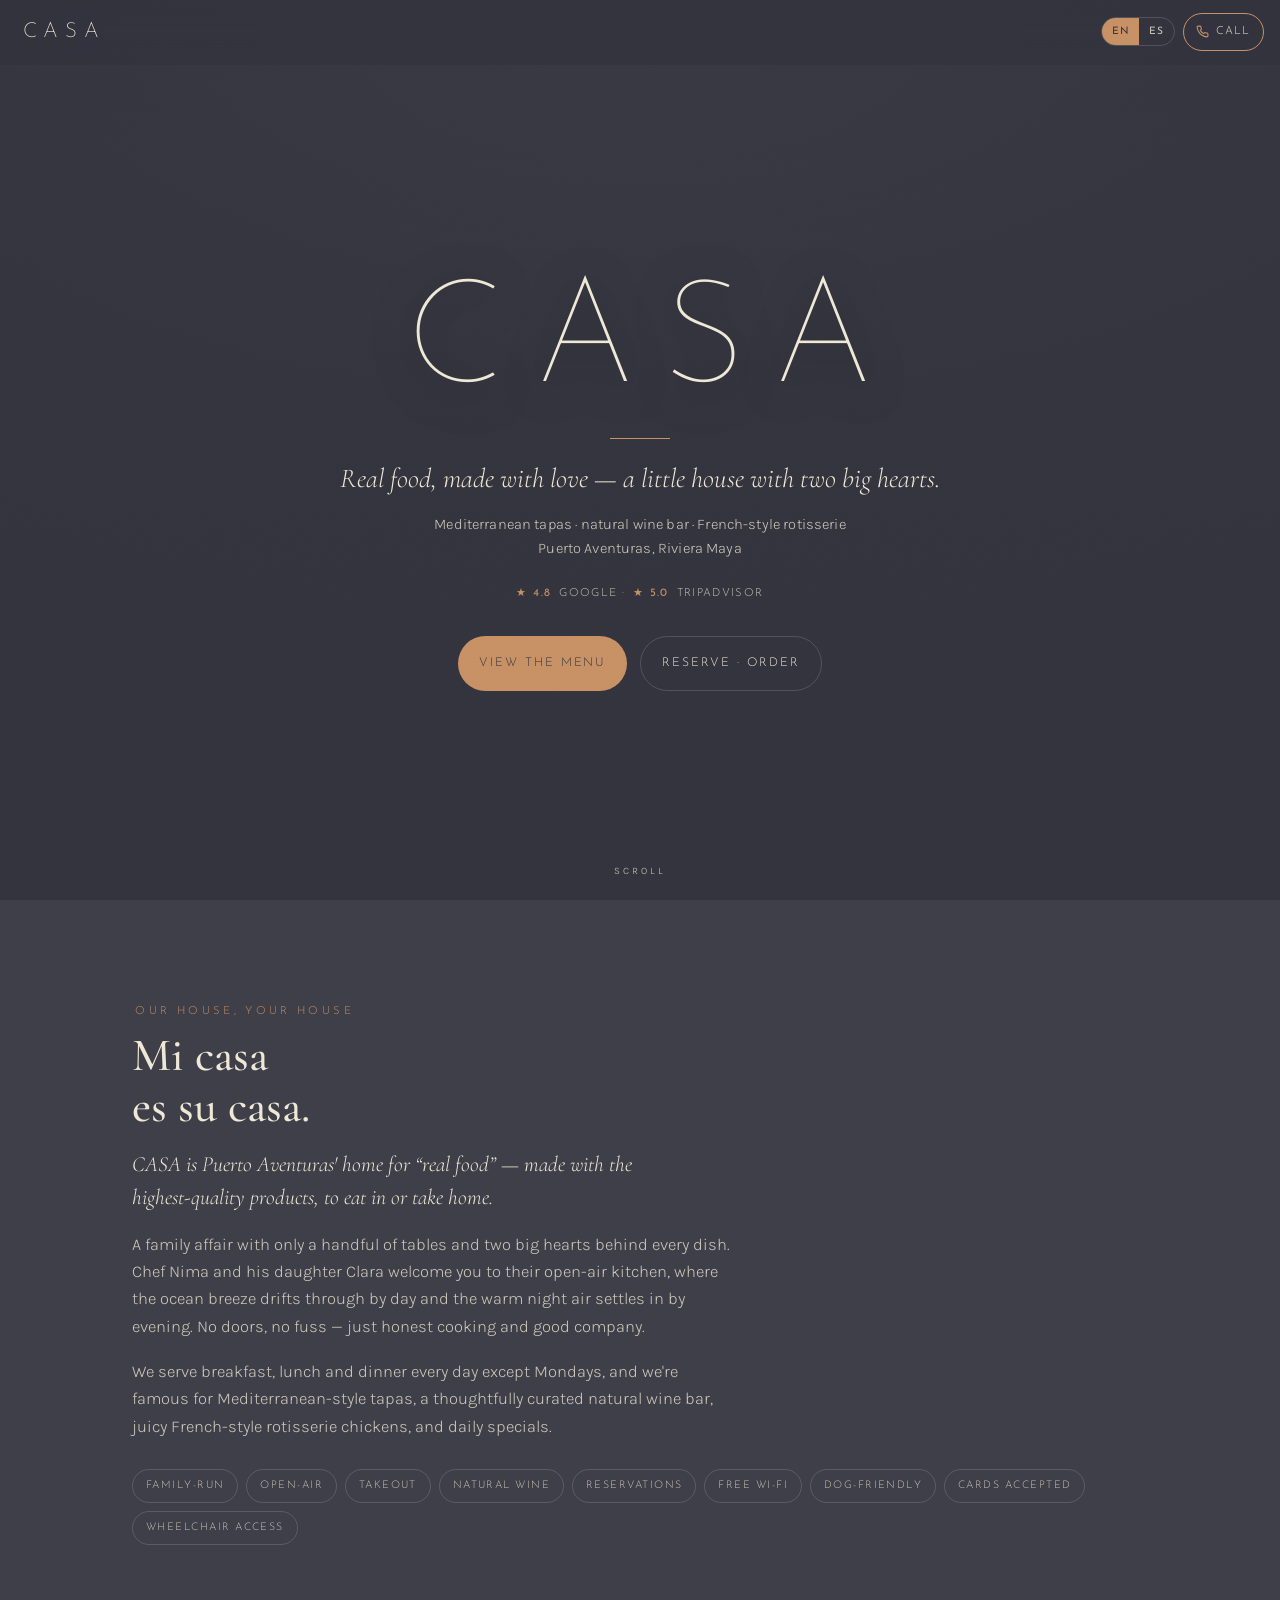
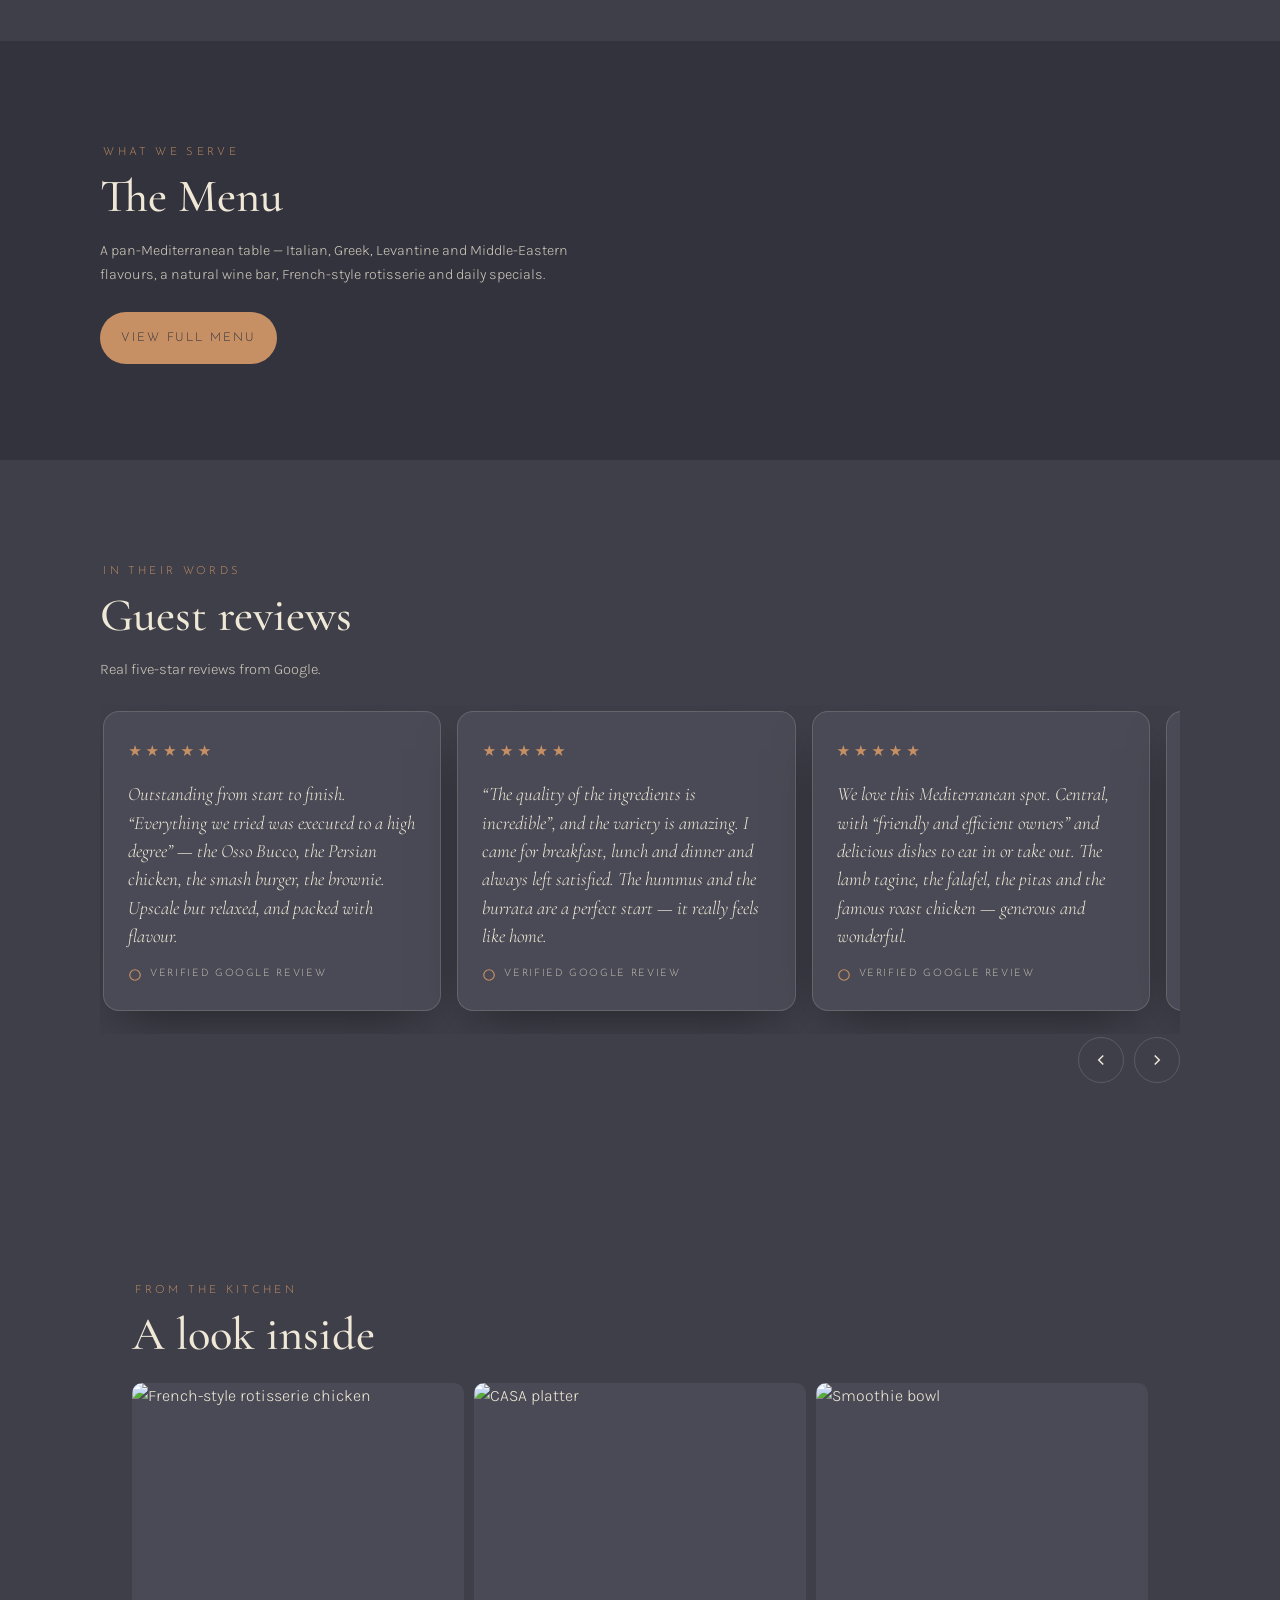
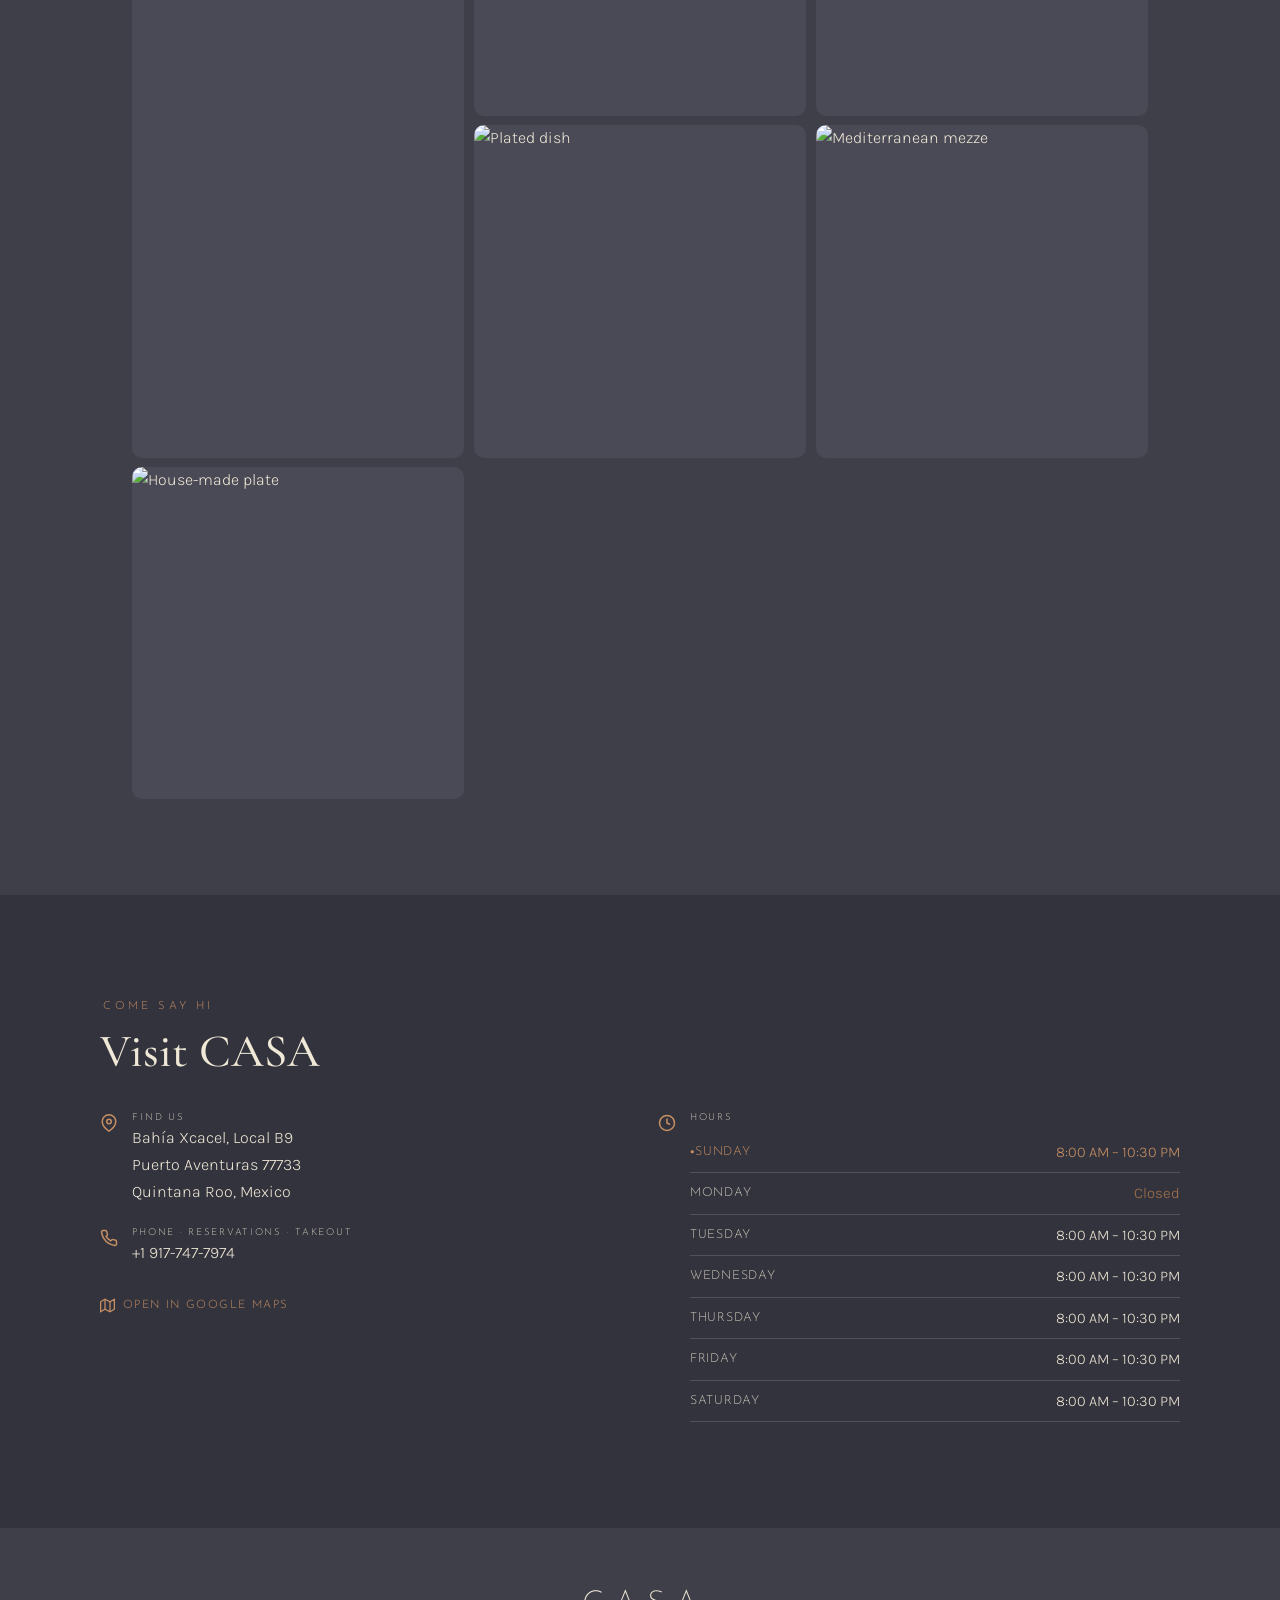
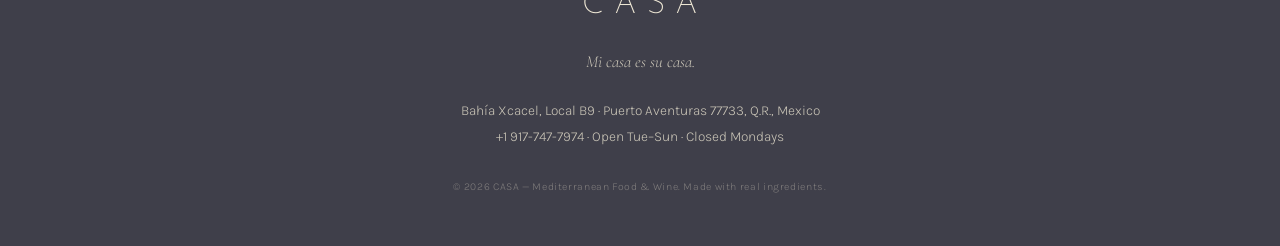
==== commit 683bfc62: "Update index.html" ====
--- a/index.html
+++ b/index.html
@@ -3,12 +3,10 @@
 <head>
 <meta charset="UTF-8">
 <meta name="viewport" content="width=device-width, initial-scale=1.0, viewport-fit=cover">
-<title>CASA · Mediterranean Food &amp; Wine — Puerto Aventuras</title>
+<title>CASA · Mediterranean Food & Wine — Puerto Aventuras</title>
 <meta name="description" content="CASA — Mediterranean tapas, natural wine bar, French-style rotisserie and daily specials in Puerto Aventuras.">
 <link rel="icon" type="image/svg+xml" href="favicon.svg">
-<link rel="preconnect" href="https://fonts.googleapis.com">
-<link rel="preconnect" href="https://fonts.gstatic.com" crossorigin>
-<link href="https://fonts.googleapis.com/css2?family=Cormorant+Garamond:ital,wght@0,400;0,500;0,600;1,400&family=Josefin+Sans:wght@100;200;300;400&family=Karla:wght@300;400;500;600&display=swap" rel="stylesheet">
+<link rel="preconnect" href="https://fonts.googleapis.com"><link rel="preconnect" href="https://fonts.gstatic.com" crossorigin><link href="https://fonts.googleapis.com/css2?family=Cormorant+Garamond:ital,wght@0,400;0,500;0,600;1,400&family=Josefin+Sans:wght@100;200;300;400&family=Karla:wght@300;400;500;600&display=swap" rel="stylesheet">
 <style>
   :root{--slate:#3f3f4a;--slate-deep:#33333d;--slate-soft:#4a4a56;--cream:#efe8d6;--cream-dim:#cbc6b8;--terra:#c79064;--terra-deep:#a9744b;--olive:#8d9277;--line:rgba(239,232,214,.16);--shadow:0 18px 50px -20px rgba(0,0,0,.55)}
   *{box-sizing:border-box;margin:0;padding:0;min-width:0}
@@ -17,13 +15,11 @@
   img{display:block;max-width:100%}
   a{color:inherit;text-decoration:none}
   body::before{content:"";position:fixed;inset:0;pointer-events:none;z-index:9999;opacity:.05;mix-blend-mode:overlay;background-image:url("data:image/svg+xml,%3Csvg xmlns='http://www.w3.org/2000/svg' width='160' height='160'%3E%3Cfilter id='n'%3E%3CfeTurbulence type='fractalNoise' baseFrequency='.9' numOctaves='2'/%3E%3C/filter%3E%3Crect width='100%25' height='100%25' filter='url(%23n)'/%3E%3C/svg%3E")}
-
   .wm{font-family:"Josefin Sans",sans-serif;font-weight:200;letter-spacing:.32em;text-transform:uppercase;color:var(--cream);padding-left:.32em}
   .eyebrow{font-family:"Josefin Sans",sans-serif;font-weight:300;text-transform:uppercase;letter-spacing:.3em;font-size:.7rem;color:var(--terra);padding-left:.3em}
   h2{font-family:"Cormorant Garamond",serif;font-weight:500;font-size:clamp(1.9rem,7.5vw,2.9rem);line-height:1.08;color:var(--cream);margin:.5rem 0 1.1rem}
   h3{font-family:"Cormorant Garamond",serif;font-weight:600;font-size:1.45rem}
   p{color:var(--cream-dim)}
-
   header{position:fixed;top:0;left:0;right:0;z-index:100;display:flex;align-items:center;justify-content:space-between;gap:.6rem;padding:.8rem 1rem;background:rgba(51,51,61,.72);backdrop-filter:blur(12px);border-bottom:1px solid transparent;transition:.35s}
   header.scrolled{border-bottom-color:var(--line);background:rgba(51,51,61,.92)}
   header .wm{font-size:1.3rem;white-space:nowrap}
@@ -35,7 +31,6 @@
   .call-btn svg{width:13px;height:13px;stroke:var(--terra)}
   .call-btn:hover,.call-btn:active{background:var(--terra);color:var(--slate-deep)}
   .call-btn:hover svg{stroke:var(--slate-deep)}
-
   .hero{position:relative;min-height:100svh;display:flex;flex-direction:column;justify-content:center;align-items:center;text-align:center;padding:7rem 1.2rem 3rem;overflow:hidden}
   .hero-bg{position:absolute;inset:0;z-index:0;background:radial-gradient(120% 80% at 50% 0%, rgba(63,63,74,.35) 0%, rgba(51,51,61,.92) 60%, var(--slate-deep) 100%),url("https://dynamic-media-cdn.tripadvisor.com/media/photo-o/2e/c7/80/d8/juice-french-style-rotisserie.jpg?w=1200&h=1400&s=1") center/cover no-repeat}
   .hero-bg::after{content:"";position:absolute;inset:0;background:linear-gradient(180deg,rgba(51,51,61,.55),rgba(51,51,61,.35) 40%,var(--slate-deep) 98%)}
@@ -47,7 +42,7 @@
   .stars{display:inline-flex;flex-wrap:wrap;justify-content:center;gap:.5rem;align-items:center;margin-top:1.5rem;font-family:"Josefin Sans",sans-serif;letter-spacing:.12em;font-size:.7rem;text-transform:uppercase;color:var(--cream-dim)}
   .stars b{color:var(--terra);font-weight:400}
   .hero-cta{display:flex;flex-direction:column;gap:.8rem;margin-top:2rem;width:100%;max-width:300px;margin-inline:auto}
-  .btn{display:inline-flex;align-items:center;justify-content:center;gap:.5rem;font-family:"Josefin Sans",sans-serif;font-weight:300;letter-spacing:.16em;text-transform:uppercase;font-size:.76rem;padding:1rem 1.3rem;border-radius:50px;transition:.25s}
+  .btn{display:inline-flex;align-items:center;justify-content:center;gap:.5rem;font-family:"Josefin Sans",sans-serif;font-weight:300;letter-spacing:.16em;text-transform:uppercase;font-size:.76rem;padding:1rem 1.3rem;border-radius:50px;transition:.25s;cursor:pointer}
   .btn-solid{background:var(--terra);color:var(--slate-deep)}
   .btn-solid:hover,.btn-solid:active{background:var(--terra-deep)}
   .btn-ghost{border:1px solid var(--line);color:var(--cream)}
@@ -55,18 +50,20 @@
   .scroll-hint{position:absolute;bottom:1.3rem;left:50%;transform:translateX(-50%);z-index:2;font-size:.62rem;letter-spacing:.3em;text-transform:uppercase;color:var(--cream-dim);animation:bob 2.4s ease-in-out infinite}
   @keyframes bob{0%,100%{transform:translate(-50%,0);opacity:.55}50%{transform:translate(-50%,7px);opacity:1}}
   @media(max-width:400px){.hero .mark{letter-spacing:.1em;padding-left:.1em}}
-
   section{padding:4.5rem 1.2rem;position:relative}
   .wrap{max-width:1080px;margin:0 auto}
-
   .about p{font-size:1.04rem;margin-bottom:1.1rem;max-width:60ch}
   .about .lead{font-family:"Cormorant Garamond",serif;font-style:italic;font-size:1.35rem;color:var(--cream);line-height:1.5}
   .tags{display:flex;flex-wrap:wrap;gap:.5rem;margin-top:1.8rem}
   .tags span{font-family:"Josefin Sans",sans-serif;font-size:.66rem;letter-spacing:.14em;text-transform:uppercase;color:var(--cream-dim);border:1px solid var(--line);padding:.45rem .8rem;border-radius:40px}
-
   .menu{background:var(--slate-deep)}
   .menu-note{font-size:.9rem;margin-bottom:1.6rem;max-width:60ch}
   .menu-note b{color:var(--terra);font-weight:400}
+  .cta-wrap{margin-top:1.6rem}
+  .back{display:inline-flex;align-items:center;gap:.4rem;font-family:"Josefin Sans",sans-serif;font-size:.66rem;letter-spacing:.16em;text-transform:uppercase;color:var(--cream-dim);margin-bottom:1.4rem}
+  .back svg{width:14px;height:14px;stroke:var(--terra)}
+  .back:hover{color:var(--terra)}
+  .menu-page-top{padding-top:6.5rem}
   .tabs{display:flex;gap:.5rem;overflow-x:auto;padding-bottom:.9rem;margin-bottom:1.6rem;scrollbar-width:none;-webkit-overflow-scrolling:touch}
   .tabs::-webkit-scrollbar{display:none}
   .tabs button{flex:0 0 auto;white-space:nowrap;font-family:"Josefin Sans",sans-serif;font-size:.64rem;letter-spacing:.16em;text-transform:uppercase;color:var(--cream-dim);background:transparent;border:1px solid var(--line);padding:.6rem 1rem;border-radius:40px;cursor:pointer;transition:.2s}
@@ -82,12 +79,11 @@
   .dish .nm{color:var(--cream);font-weight:400;font-size:1.01rem}
   .dish .ds{display:block;color:var(--cream-dim);font-size:.84rem;font-weight:300;margin-top:.15rem}
   .dish .pr{font-family:"Josefin Sans",sans-serif;color:var(--terra);font-size:.92rem;font-weight:300;white-space:nowrap;flex:none}
-  .tag-veg,.tag-new,.note{font-family:"Josefin Sans",sans-serif;font-size:.56rem;letter-spacing:.12em;text-transform:uppercase;padding:.12em .45em;border-radius:30px;margin-left:.45em;vertical-align:middle}
+  .tag-veg,.tag-new,.note{font-family:"Josefin Sans",sans-serif;font-size:.56rem;letter-spacing:.12em;text-transform:uppercase;padding:.12em .45em;border-radius:30px;margin-left:.45em;vertical-align:middle;display:inline-block}
   .tag-veg{color:var(--olive);border:1px solid var(--olive)}
   .tag-new{color:var(--terra);border:1px solid var(--terra)}
   .note{color:var(--cream-dim);border:1px solid var(--line)}
   .legend{font-family:"Josefin Sans",sans-serif;font-size:.62rem;letter-spacing:.14em;text-transform:uppercase;color:var(--cream-dim);margin-top:1.4rem;padding-top:1.1rem;border-top:1px solid var(--line)}
-
   .reviews{background:var(--slate);overflow:hidden}
   .rev-sub{font-size:.92rem;margin-bottom:1.4rem}
   .rev-track{display:flex;gap:1rem;overflow-x:auto;scroll-snap-type:x mandatory;scroll-behavior:smooth;padding:.4rem .2rem 1.4rem;-webkit-overflow-scrolling:touch;scrollbar-width:none}
@@ -102,7 +98,6 @@
   .rev-nav button{width:46px;height:46px;border-radius:50%;border:1px solid var(--line);background:transparent;color:var(--cream);cursor:pointer;display:grid;place-items:center;transition:.2s}
   .rev-nav button svg{width:18px;height:18px;stroke:currentColor}
   .rev-nav button:hover{background:var(--terra);color:var(--slate-deep);border-color:var(--terra)}
-
   .visit{background:var(--slate-deep)}
   .vcols{display:flex;flex-direction:column;gap:2.2rem;margin-top:1.5rem}
   .info-row{display:flex;gap:.9rem;align-items:flex-start;padding:.6rem 0}
@@ -116,52 +111,39 @@
   .hours-tbl td:last-child{text-align:right;color:var(--cream)}
   .hours-tbl tr.closed td:last-child{color:var(--terra-deep)}
   .hours-tbl tr.today td{color:var(--terra)!important}
-  .hours-tbl tr.today td:first-child::before{content:"● ";font-size:.6em;vertical-align:middle}
+  .hours-tbl tr.today td:first-child::before{content:"\25CF ";font-size:.6em;vertical-align:middle}
   .map-link{display:inline-flex;align-items:center;gap:.5rem;margin-top:1.2rem;font-family:"Josefin Sans",sans-serif;font-size:.72rem;letter-spacing:.12em;text-transform:uppercase;color:var(--terra)}
   .map-link svg{width:15px;height:15px;stroke:var(--terra)}
-
   .gallery .grid{display:grid;grid-template-columns:1fr 1fr;gap:.6rem;margin-top:1.5rem}
   .gallery figure{position:relative;overflow:hidden;border-radius:10px;aspect-ratio:1/1;background:var(--slate-soft)}
   .gallery figure.tall{grid-row:span 2;aspect-ratio:auto}
   .gallery img{width:100%;height:100%;object-fit:cover;transition:transform .8s ease}
   .gallery figure:hover img,.gallery figure:active img{transform:scale(1.06)}
-
   footer{background:var(--slate);text-align:center;padding:3.2rem 1.2rem 7rem}
   footer .wm{font-size:2rem;display:inline-block;margin-bottom:1rem}
   footer .fmark{font-family:"Cormorant Garamond",serif;font-style:italic;color:var(--cream-dim);font-size:1.05rem}
   footer .fcontact{margin-top:1.3rem;font-size:.86rem;color:var(--cream-dim);line-height:1.9}
   footer .fcontact a:hover,footer .fcontact a:active{color:var(--terra)}
   footer .fine{margin-top:1.8rem;font-size:.66rem;letter-spacing:.06em;color:rgba(203,198,184,.45)}
-
   .mobile-bar{position:fixed;left:0;right:0;bottom:0;z-index:90;display:flex;background:rgba(51,51,61,.94);backdrop-filter:blur(12px);border-top:1px solid var(--line)}
-  .mobile-bar a{flex:1;text-align:center;padding:1rem;font-family:"Josefin Sans",sans-serif;font-size:.72rem;letter-spacing:.14em;text-transform:uppercase;display:flex;align-items:center;justify-content:center;gap:.5rem}
-  .mobile-bar a svg{width:15px;height:15px}
-  .mobile-bar .mb-call{color:var(--cream);border-right:1px solid var(--line)}
-  .mobile-bar .mb-call svg{stroke:var(--terra)}
-  .mobile-bar .mb-map{color:var(--terra)}
-  .mobile-bar .mb-map svg{stroke:var(--terra)}
-
+  .mobile-bar a{flex:1;text-align:center;padding:1rem .5rem;font-family:"Josefin Sans",sans-serif;font-size:.68rem;letter-spacing:.12em;text-transform:uppercase;display:flex;align-items:center;justify-content:center;gap:.45rem;color:var(--cream);border-right:1px solid var(--line)}
+  .mobile-bar a:last-child{border-right:none}
+  .mobile-bar a svg{width:15px;height:15px;stroke:var(--terra)}
+  .mobile-bar a.accent{color:var(--terra)}
   .reveal{opacity:0;transform:translateY(26px);transition:opacity .8s ease,transform .8s ease}
   .reveal.in{opacity:1;transform:none}
   @media(prefers-reduced-motion:reduce){.reveal{opacity:1;transform:none;transition:none}.scroll-hint{animation:none}html{scroll-behavior:auto}}
-
-  @media(min-width:680px){.hero-cta{flex-direction:row;max-width:none;justify-content:center}.gallery .grid{grid-template-columns:repeat(3,1fr)}.mobile-bar{display:none}footer{padding-bottom:3.2rem}.rev-card{flex-basis:46%}.call-btn{font-size:.7rem}}
+  @media(min-width:680px){.hero-cta{flex-direction:row;max-width:none;justify-content:center}.gallery .grid{grid-template-columns:repeat(3,1fr)}.mobile-bar{display:none}footer{padding-bottom:3.2rem}.rev-card{flex-basis:46%}.call-btn{font-size:.7rem}.menu-page-top{padding-top:8rem}}
   @media(min-width:920px){section{padding:6rem 2rem}.vcols{flex-direction:row;justify-content:space-between}.vcols>div{flex:1}.rev-card{flex-basis:31.5%}}
+
 </style>
 </head>
 <body>
-
   <header id="hdr">
     <span class="wm">Casa</span>
     <div class="hdr-right">
-      <div class="lang" role="group" aria-label="Language">
-        <button id="lang-en" type="button">EN</button>
-        <button id="lang-es" type="button">ES</button>
-      </div>
-      <a class="call-btn" href="tel:+19177477974">
-        <svg viewBox="0 0 24 24" fill="none" stroke-width="2"><path d="M22 16.92v3a2 2 0 0 1-2.18 2 19.79 19.79 0 0 1-8.63-3.07 19.5 19.5 0 0 1-6-6 19.79 19.79 0 0 1-3.07-8.67A2 2 0 0 1 4.11 2h3a2 2 0 0 1 2 1.72c.13.94.36 1.86.7 2.74a2 2 0 0 1-.45 2.11L8.09 9.91a16 16 0 0 0 6 6l1.34-1.34a2 2 0 0 1 2.11-.45c.88.34 1.8.57 2.74.7A2 2 0 0 1 22 16.92Z"/></svg>
-        <span data-i18n="nav_call">Call</span>
-      </a>
+      <div class="lang" role="group" aria-label="Language"><button id="lang-en" type="button">EN</button><button id="lang-es" type="button">ES</button></div>
+      <a class="call-btn" href="tel:+19177477974"><svg viewBox="0 0 24 24" fill="none" stroke-width="2"><path d="M22 16.92v3a2 2 0 0 1-2.18 2 19.79 19.79 0 0 1-8.63-3.07 19.5 19.5 0 0 1-6-6 19.79 19.79 0 0 1-3.07-8.67A2 2 0 0 1 4.11 2h3a2 2 0 0 1 2 1.72c.13.94.36 1.86.7 2.74a2 2 0 0 1-.45 2.11L8.09 9.91a16 16 0 0 0 6 6l1.34-1.34a2 2 0 0 1 2.11-.45c.88.34 1.8.57 2.74.7A2 2 0 0 1 22 16.92Z"/></svg><span data-i18n="nav_call">Call</span></a>
     </div>
   </header>
 
@@ -172,9 +154,9 @@
       <div class="rule"></div>
       <p class="tag" data-i18n="hero_tag"></p>
       <p class="sub" data-i18n="hero_sub"></p>
-      <div class="stars"><b>★ 4.8</b> Google · <b>★ 5.0</b> Tripadvisor</div>
+      <div class="stars"><b>&#9733; 4.8</b> Google · <b>&#9733; 5.0</b> Tripadvisor</div>
       <div class="hero-cta">
-        <a class="btn btn-solid" href="#menu" data-i18n="hero_btn_menu"></a>
+        <a class="btn btn-solid" href="menu.html" data-i18n="hero_btn_menu"></a>
         <a class="btn btn-ghost" href="tel:+19177477974" data-i18n="hero_btn_reserve"></a>
       </div>
     </div>
@@ -188,11 +170,7 @@
       <p class="lead" data-i18n="about_lead"></p>
       <p data-i18n="about_p2"></p>
       <p data-i18n="about_p3"></p>
-      <div class="tags">
-        <span data-i18n="tag_family"></span><span data-i18n="tag_open"></span><span data-i18n="tag_takeout"></span>
-        <span data-i18n="tag_wine"></span><span data-i18n="tag_res"></span><span data-i18n="tag_wifi"></span>
-        <span data-i18n="tag_dog"></span><span data-i18n="tag_cards"></span><span data-i18n="tag_wheel"></span>
-      </div>
+      <div class="tags"><span data-i18n="tag_family"></span><span data-i18n="tag_open"></span><span data-i18n="tag_takeout"></span><span data-i18n="tag_wine"></span><span data-i18n="tag_res"></span><span data-i18n="tag_wifi"></span><span data-i18n="tag_dog"></span><span data-i18n="tag_cards"></span><span data-i18n="tag_wheel"></span></div>
     </div>
   </section>
 
@@ -200,9 +178,8 @@
     <div class="wrap reveal">
       <span class="eyebrow" data-i18n="menu_eyebrow"></span>
       <h2 data-i18n="menu_h2"></h2>
-      <p class="menu-note" data-i18n="menu_note"></p>
-      <div class="tabs" id="tabs"></div>
-      <div id="menu-panel"></div>
+      <p class="menu-note" data-i18n="menu_teaser"></p>
+      <div class="cta-wrap"><a class="btn btn-solid" href="menu.html" data-i18n="menu_cta"></a></div>
     </div>
   </section>
 
@@ -212,16 +189,13 @@
       <h2 data-i18n="rev_h2"></h2>
       <p class="rev-sub" data-i18n="rev_sub"></p>
       <div class="rev-track" id="rev-track">
-        <article class="rev-card"><div class="rev-stars">★★★★★</div><p class="rev-text" data-i18n="rev1"></p><div class="rev-src"><svg viewBox="0 0 24 24" fill="none" stroke="var(--terra)" stroke-width="2"><circle cx="12" cy="12" r="9"/></svg><span data-i18n="rev_src"></span></div></article>
-        <article class="rev-card"><div class="rev-stars">★★★★★</div><p class="rev-text" data-i18n="rev2"></p><div class="rev-src"><svg viewBox="0 0 24 24" fill="none" stroke="var(--terra)" stroke-width="2"><circle cx="12" cy="12" r="9"/></svg><span data-i18n="rev_src"></span></div></article>
-        <article class="rev-card"><div class="rev-stars">★★★★★</div><p class="rev-text" data-i18n="rev3"></p><div class="rev-src"><svg viewBox="0 0 24 24" fill="none" stroke="var(--terra)" stroke-width="2"><circle cx="12" cy="12" r="9"/></svg><span data-i18n="rev_src"></span></div></article>
-        <article class="rev-card"><div class="rev-stars">★★★★★</div><p class="rev-text" data-i18n="rev4"></p><div class="rev-src"><svg viewBox="0 0 24 24" fill="none" stroke="var(--terra)" stroke-width="2"><circle cx="12" cy="12" r="9"/></svg><span data-i18n="rev_src"></span></div></article>
-        <article class="rev-card"><div class="rev-stars">★★★★★</div><p class="rev-text" data-i18n="rev5"></p><div class="rev-src"><svg viewBox="0 0 24 24" fill="none" stroke="var(--terra)" stroke-width="2"><circle cx="12" cy="12" r="9"/></svg><span data-i18n="rev_src"></span></div></article>
+        <article class="rev-card"><div class="rev-stars">&#9733;&#9733;&#9733;&#9733;&#9733;</div><p class="rev-text" data-i18n="rev1"></p><div class="rev-src"><svg viewBox="0 0 24 24" fill="none" stroke="var(--terra)" stroke-width="2"><circle cx="12" cy="12" r="9"/></svg><span data-i18n="rev_src"></span></div></article>
+        <article class="rev-card"><div class="rev-stars">&#9733;&#9733;&#9733;&#9733;&#9733;</div><p class="rev-text" data-i18n="rev2"></p><div class="rev-src"><svg viewBox="0 0 24 24" fill="none" stroke="var(--terra)" stroke-width="2"><circle cx="12" cy="12" r="9"/></svg><span data-i18n="rev_src"></span></div></article>
+        <article class="rev-card"><div class="rev-stars">&#9733;&#9733;&#9733;&#9733;&#9733;</div><p class="rev-text" data-i18n="rev3"></p><div class="rev-src"><svg viewBox="0 0 24 24" fill="none" stroke="var(--terra)" stroke-width="2"><circle cx="12" cy="12" r="9"/></svg><span data-i18n="rev_src"></span></div></article>
+        <article class="rev-card"><div class="rev-stars">&#9733;&#9733;&#9733;&#9733;&#9733;</div><p class="rev-text" data-i18n="rev4"></p><div class="rev-src"><svg viewBox="0 0 24 24" fill="none" stroke="var(--terra)" stroke-width="2"><circle cx="12" cy="12" r="9"/></svg><span data-i18n="rev_src"></span></div></article>
+        <article class="rev-card"><div class="rev-stars">&#9733;&#9733;&#9733;&#9733;&#9733;</div><p class="rev-text" data-i18n="rev5"></p><div class="rev-src"><svg viewBox="0 0 24 24" fill="none" stroke="var(--terra)" stroke-width="2"><circle cx="12" cy="12" r="9"/></svg><span data-i18n="rev_src"></span></div></article>
       </div>
-      <div class="rev-nav">
-        <button id="rev-prev" type="button" data-i18n-aria="rev_prev"><svg viewBox="0 0 24 24" fill="none" stroke-width="2"><polyline points="15 18 9 12 15 6"/></svg></button>
-        <button id="rev-next" type="button" data-i18n-aria="rev_next"><svg viewBox="0 0 24 24" fill="none" stroke-width="2"><polyline points="9 18 15 12 9 6"/></svg></button>
-      </div>
+      <div class="rev-nav"><button id="rev-prev" type="button" data-i18n-aria="rev_prev"><svg viewBox="0 0 24 24" fill="none" stroke-width="2"><polyline points="15 18 9 12 15 6"/></svg></button><button id="rev-next" type="button" data-i18n-aria="rev_next"><svg viewBox="0 0 24 24" fill="none" stroke-width="2"><polyline points="9 18 15 12 9 6"/></svg></button></div>
     </div>
   </section>
 
@@ -246,35 +220,22 @@
       <h2 data-i18n="visit_h2"></h2>
       <div class="vcols">
         <div>
-          <div class="info-row">
-            <svg viewBox="0 0 24 24" fill="none" stroke-width="2"><path d="M21 10c0 7-9 13-9 13s-9-6-9-13a9 9 0 0 1 18 0Z"/><circle cx="12" cy="10" r="3"/></svg>
-            <div><div class="k" data-i18n="visit_find"></div><div class="v" data-i18n="visit_addr"></div></div>
-          </div>
-          <div class="info-row">
-            <svg viewBox="0 0 24 24" fill="none" stroke-width="2"><path d="M22 16.92v3a2 2 0 0 1-2.18 2 19.79 19.79 0 0 1-8.63-3.07 19.5 19.5 0 0 1-6-6 19.79 19.79 0 0 1-3.07-8.67A2 2 0 0 1 4.11 2h3a2 2 0 0 1 2 1.72c.13.94.36 1.86.7 2.74a2 2 0 0 1-.45 2.11L8.09 9.91a16 16 0 0 0 6 6l1.34-1.34a2 2 0 0 1 2.11-.45c.88.34 1.8.57 2.74.7A2 2 0 0 1 22 16.92Z"/></svg>
-            <div><div class="k" data-i18n="visit_phone"></div><a class="v" href="tel:+19177477974">+1 917-747-7974</a></div>
-          </div>
-          <a class="map-link" href="https://www.google.com/maps/search/?api=1&query=CASA+Mediterranean+Bah%C3%ADa+Xcacel+B9+Puerto+Aventuras" target="_blank" rel="noopener">
-            <svg viewBox="0 0 24 24" fill="none" stroke-width="2"><polygon points="1 6 1 22 8 18 16 22 23 18 23 2 16 6 8 2 1 6"/><line x1="8" y1="2" x2="8" y2="18"/><line x1="16" y1="6" x2="16" y2="22"/></svg>
-            <span data-i18n="visit_map"></span>
-          </a>
+          <div class="info-row"><svg viewBox="0 0 24 24" fill="none" stroke-width="2"><path d="M21 10c0 7-9 13-9 13s-9-6-9-13a9 9 0 0 1 18 0Z"/><circle cx="12" cy="10" r="3"/></svg><div><div class="k" data-i18n="visit_find"></div><div class="v" data-i18n="visit_addr"></div></div></div>
+          <div class="info-row"><svg viewBox="0 0 24 24" fill="none" stroke-width="2"><path d="M22 16.92v3a2 2 0 0 1-2.18 2 19.79 19.79 0 0 1-8.63-3.07 19.5 19.5 0 0 1-6-6 19.79 19.79 0 0 1-3.07-8.67A2 2 0 0 1 4.11 2h3a2 2 0 0 1 2 1.72c.13.94.36 1.86.7 2.74a2 2 0 0 1-.45 2.11L8.09 9.91a16 16 0 0 0 6 6l1.34-1.34a2 2 0 0 1 2.11-.45c.88.34 1.8.57 2.74.7A2 2 0 0 1 22 16.92Z"/></svg><div><div class="k" data-i18n="visit_phone"></div><a class="v" href="tel:+19177477974">+1 917-747-7974</a></div></div>
+          <a class="map-link" href="https://www.google.com/maps/search/?api=1&query=CASA+Mediterranean+Bah%C3%ADa+Xcacel+B9+Puerto+Aventuras" target="_blank" rel="noopener"><svg viewBox="0 0 24 24" fill="none" stroke-width="2"><polygon points="1 6 1 22 8 18 16 22 23 18 23 2 16 6 8 2 1 6"/><line x1="8" y1="2" x2="8" y2="18"/><line x1="16" y1="6" x2="16" y2="22"/></svg><span data-i18n="visit_map"></span></a>
         </div>
         <div>
-          <div class="info-row" style="align-items:flex-start">
-            <svg viewBox="0 0 24 24" fill="none" stroke-width="2"><circle cx="12" cy="12" r="10"/><polyline points="12 6 12 12 16 14"/></svg>
-            <div style="flex:1">
-              <div class="k" data-i18n="visit_hours"></div>
-              <table class="hours-tbl" id="hours">
-                <tr data-d="0"><td data-i18n="day_sun"></td><td data-i18n="h_open"></td></tr>
-                <tr data-d="1" class="closed"><td data-i18n="day_mon"></td><td data-i18n="h_closed"></td></tr>
-                <tr data-d="2"><td data-i18n="day_tue"></td><td data-i18n="h_open"></td></tr>
-                <tr data-d="3"><td data-i18n="day_wed"></td><td data-i18n="h_open"></td></tr>
-                <tr data-d="4"><td data-i18n="day_thu"></td><td data-i18n="h_open"></td></tr>
-                <tr data-d="5"><td data-i18n="day_fri"></td><td data-i18n="h_open"></td></tr>
-                <tr data-d="6"><td data-i18n="day_sat"></td><td data-i18n="h_open"></td></tr>
-              </table>
-            </div>
-          </div>
+          <div class="info-row" style="align-items:flex-start"><svg viewBox="0 0 24 24" fill="none" stroke-width="2"><circle cx="12" cy="12" r="10"/><polyline points="12 6 12 12 16 14"/></svg><div style="flex:1"><div class="k" data-i18n="visit_hours"></div>
+            <table class="hours-tbl" id="hours">
+              <tr data-d="0"><td data-i18n="day_sun"></td><td data-i18n="h_open"></td></tr>
+              <tr data-d="1" class="closed"><td data-i18n="day_mon"></td><td data-i18n="h_closed"></td></tr>
+              <tr data-d="2"><td data-i18n="day_tue"></td><td data-i18n="h_open"></td></tr>
+              <tr data-d="3"><td data-i18n="day_wed"></td><td data-i18n="h_open"></td></tr>
+              <tr data-d="4"><td data-i18n="day_thu"></td><td data-i18n="h_open"></td></tr>
+              <tr data-d="5"><td data-i18n="day_fri"></td><td data-i18n="h_open"></td></tr>
+              <tr data-d="6"><td data-i18n="day_sat"></td><td data-i18n="h_open"></td></tr>
+            </table>
+          </div></div>
         </div>
       </div>
     </div>
@@ -288,21 +249,15 @@
   </footer>
 
   <nav class="mobile-bar">
-    <a class="mb-call" href="tel:+19177477974">
-      <svg viewBox="0 0 24 24" fill="none" stroke-width="2"><path d="M22 16.92v3a2 2 0 0 1-2.18 2 19.79 19.79 0 0 1-8.63-3.07 19.5 19.5 0 0 1-6-6 19.79 19.79 0 0 1-3.07-8.67A2 2 0 0 1 4.11 2h3a2 2 0 0 1 2 1.72c.13.94.36 1.86.7 2.74a2 2 0 0 1-.45 2.11L8.09 9.91a16 16 0 0 0 6 6l1.34-1.34a2 2 0 0 1 2.11-.45c.88.34 1.8.57 2.74.7A2 2 0 0 1 22 16.92Z"/></svg>
-      <span data-i18n="mb_call"></span>
-    </a>
-    <a class="mb-map" href="https://www.google.com/maps/search/?api=1&query=CASA+Mediterranean+Bah%C3%ADa+Xcacel+B9+Puerto+Aventuras" target="_blank" rel="noopener">
-      <svg viewBox="0 0 24 24" fill="none" stroke-width="2"><path d="M21 10c0 7-9 13-9 13s-9-6-9-13a9 9 0 0 1 18 0Z"/><circle cx="12" cy="10" r="3"/></svg>
-      <span data-i18n="mb_map"></span>
-    </a>
+    <a class="accent" href="menu.html"><svg viewBox="0 0 24 24" fill="none" stroke-width="2"><path d="M3 5h18M3 12h18M3 19h18"/></svg><span data-i18n="mb_menu"></span></a>
+    <a href="tel:+19177477974"><svg viewBox="0 0 24 24" fill="none" stroke-width="2"><path d="M22 16.92v3a2 2 0 0 1-2.18 2 19.79 19.79 0 0 1-8.63-3.07 19.5 19.5 0 0 1-6-6 19.79 19.79 0 0 1-3.07-8.67A2 2 0 0 1 4.11 2h3a2 2 0 0 1 2 1.72c.13.94.36 1.86.7 2.74a2 2 0 0 1-.45 2.11L8.09 9.91a16 16 0 0 0 6 6l1.34-1.34a2 2 0 0 1 2.11-.45c.88.34 1.8.57 2.74.7A2 2 0 0 1 22 16.92Z"/></svg><span data-i18n="mb_call"></span></a>
+    <a href="https://www.google.com/maps/search/?api=1&query=CASA+Mediterranean+Bah%C3%ADa+Xcacel+B9+Puerto+Aventuras" target="_blank" rel="noopener"><svg viewBox="0 0 24 24" fill="none" stroke-width="2"><path d="M21 10c0 7-9 13-9 13s-9-6-9-13a9 9 0 0 1 18 0Z"/><circle cx="12" cy="10" r="3"/></svg><span data-i18n="mb_map"></span></a>
   </nav>
 
 <script>
-/* ============ UI STRINGS ============ */
 var I18N = {
   en:{
-    nav_call:"Call",
+    nav_call:"Call", nav_menu:"Menu",
     hero_tag:"Real food, made with love — a little house with two big hearts.",
     hero_sub:"Mediterranean tapas · natural wine bar · French-style rotisserie<br>Puerto Aventuras, Riviera Maya",
     hero_btn_menu:"View the menu", hero_btn_reserve:"Reserve · Order", scroll:"scroll",
@@ -312,7 +267,9 @@
     about_p3:"We serve breakfast, lunch and dinner every day except Mondays, and we're famous for Mediterranean-style tapas, a thoughtfully curated natural wine bar, juicy French-style rotisserie chickens, and daily specials.",
     tag_family:"Family-run",tag_open:"Open-air",tag_takeout:"Takeout",tag_wine:"Natural wine",tag_res:"Reservations",tag_wifi:"Free Wi-Fi",tag_dog:"Dog-friendly",tag_cards:"Cards accepted",tag_wheel:"Wheelchair access",
     menu_eyebrow:"What we serve", menu_h2:"The Menu",
-    menu_note:"A pan-Mediterranean table built on simple, fresh ingredients. <b>All prices in Mexican pesos (MXN $).</b>",
+    menu_teaser:"A pan-Mediterranean table — Italian, Greek, Levantine and Middle-Eastern flavours, a natural wine bar, French-style rotisserie and daily specials.",
+    menu_cta:"View full menu", menu_note:"A pan-Mediterranean table built on simple, fresh ingredients. <b>All prices in Mexican pesos (MXN $).</b>",
+    back_home:"Back to home",
     rev_eyebrow:"In their words", rev_h2:"Guest reviews", rev_sub:"Real five-star reviews from Google.",
     rev_src:"Verified Google review", rev_prev:"Previous review", rev_next:"Next review",
     rev1:"Outstanding from start to finish. <q>Everything we tried was executed to a high degree</q> — the Osso Bucco, the Persian chicken, the smash burger, the brownie. Upscale but relaxed, and packed with flavour.",
@@ -322,275 +279,214 @@
     rev5:"We order out almost every day and stop by for a smoothie or a warm chat. The ossobuco, the lamb, the roasted sweet potatoes and the smoothie bowls are above and beyond. The almond croissants are <q>the best I've ever tried</q>.",
     gal_eyebrow:"From the kitchen", gal_h2:"A look inside",
     visit_eyebrow:"Come say hi", visit_h2:"Visit CASA",
-    visit_find:"Find us", visit_addr:"Bahía Xcacel, Local B9<br>Puerto Aventuras 77733<br>Quintana Roo, Mexico",
+    visit_find:"Find us", visit_addr:"Bah\u00eda Xcacel, Local B9<br>Puerto Aventuras 77733<br>Quintana Roo, Mexico",
     visit_phone:"Phone · Reservations · Takeout", visit_map:"Open in Google Maps", visit_hours:"Hours",
     day_sun:"Sunday",day_mon:"Monday",day_tue:"Tuesday",day_wed:"Wednesday",day_thu:"Thursday",day_fri:"Friday",day_sat:"Saturday",
-    h_open:"8:00 AM – 10:30 PM", h_closed:"Closed",
+    h_open:"8:00 AM \u2013 10:30 PM", h_closed:"Closed",
     foot_mark:"Mi casa es su casa.",
-    foot_contact:"Bahía Xcacel, Local B9 · Puerto Aventuras 77733, Q.R., Mexico<br><a href=\"tel:+19177477974\">+1 917-747-7974</a> · Open Tue–Sun · Closed Mondays",
-    foot_fine:"© 2026 CASA — Mediterranean Food &amp; Wine. Made with real ingredients.",
-    mb_call:"Call us", mb_map:"Directions",
+    foot_contact:"Bah\u00eda Xcacel, Local B9 · Puerto Aventuras 77733, Q.R., Mexico<br><a href=\"tel:+19177477974\">+1 917-747-7974</a> · Open Tue\u2013Sun · Closed Mondays",
+    foot_fine:"\u00a9 2026 CASA — Mediterranean Food &amp; Wine. Made with real ingredients.",
+    mb_call:"Call", mb_map:"Map", mb_menu:"Menu",
     new_label:"New", legend:"N = Natural · O = Organic · B = Biodynamic"
   },
   es:{
-    nav_call:"Llamar",
+    nav_call:"Llamar", nav_menu:"Menú",
     hero_tag:"Comida de verdad, hecha con amor — una casita con dos grandes corazones.",
-    hero_sub:"Tapas mediterráneas · bar de vinos naturales · rosticería al estilo francés<br>Puerto Aventuras, Riviera Maya",
-    hero_btn_menu:"Ver el menú", hero_btn_reserve:"Reservar · Ordenar", scroll:"desliza",
+    hero_sub:"Tapas mediterr\u00e1neas · bar de vinos naturales · rosticer\u00eda al estilo franc\u00e9s<br>Puerto Aventuras, Riviera Maya",
+    hero_btn_menu:"Ver el men\u00fa", hero_btn_reserve:"Reservar · Ordenar", scroll:"desliza",
     about_eyebrow:"Nuestra casa, tu casa", about_h2:"Mi casa<br>es su casa.",
-    about_lead:"CASA es el hogar de la \u201Ccomida de verdad\u201D en Puerto Aventuras — hecha con productos de la más alta calidad, para comer aquí o llevar.",
-    about_p2:"Un asunto de familia, con apenas un puñado de mesas y dos grandes corazones detrás de cada platillo. El chef Nima y su hija Clara te reciben en su cocina al aire libre, donde la brisa del mar entra de día y el aire cálido de la noche llega al atardecer. Sin puertas, sin complicaciones — solo cocina honesta y buena compañía.",
-    about_p3:"Servimos desayuno, comida y cena todos los días excepto los lunes, y somos famosos por nuestras tapas de estilo mediterráneo, un bar de vinos naturales cuidadosamente seleccionado, jugosos pollos rostizados al estilo francés y especiales del día.",
+    about_lead:"CASA es el hogar de la \u201Ccomida de verdad\u201D en Puerto Aventuras — hecha con productos de la m\u00e1s alta calidad, para comer aqu\u00ed o llevar.",
+    about_p2:"Un asunto de familia, con apenas un pu\u00f1ado de mesas y dos grandes corazones detr\u00e1s de cada platillo. El chef Nima y su hija Clara te reciben en su cocina al aire libre, donde la brisa del mar entra de d\u00eda y el aire c\u00e1lido de la noche llega al atardecer. Sin puertas, sin complicaciones — solo cocina honesta y buena compa\u00f1\u00eda.",
+    about_p3:"Servimos desayuno, comida y cena todos los d\u00edas excepto los lunes, y somos famosos por nuestras tapas de estilo mediterr\u00e1neo, un bar de vinos naturales cuidadosamente seleccionado, jugosos pollos rostizados al estilo franc\u00e9s y especiales del d\u00eda.",
     tag_family:"De familia",tag_open:"Al aire libre",tag_takeout:"Para llevar",tag_wine:"Vino natural",tag_res:"Reservaciones",tag_wifi:"Wi-Fi gratis",tag_dog:"Pet-friendly",tag_cards:"Aceptamos tarjetas",tag_wheel:"Acceso para silla de ruedas",
-    menu_eyebrow:"Lo que servimos", menu_h2:"El Menú",
-    menu_note:"Una mesa panmediterránea sobre ingredientes simples y frescos. <b>Todos los precios en pesos mexicanos (MXN $).</b>",
-    rev_eyebrow:"En sus palabras", rev_h2:"Lo que dicen", rev_sub:"Reseñas reales de cinco estrellas en Google.",
-    rev_src:"Reseña verificada de Google", rev_prev:"Reseña anterior", rev_next:"Siguiente reseña",
-    rev1:"Excepcional de principio a fin. <q>Todo lo que probamos estaba a un nivel altísimo</q> — el Osso Bucco, el pollo persa, la smash burger, el brownie. Elegante pero relajado, y lleno de sabor.",
-    rev2:"<q>La calidad de los ingredientes es increíble</q>, y la variedad es asombrosa. Vine a desayunar, comer y cenar, y siempre salí satisfecho. El hummus y la burrata son el inicio perfecto — se siente como en casa.",
-    rev3:"Nos encanta este lugar mediterráneo. Céntrico, con <q>dueños amables y eficientes</q> y platillos deliciosos para comer aquí o llevar. El tagine de cordero, el falafel, las pitas y el famoso pollo rostizado — generosos y deliciosos.",
+    menu_eyebrow:"Lo que servimos", menu_h2:"El Men\u00fa",
+    menu_teaser:"Una mesa panmediterr\u00e1nea — sabores italianos, griegos, levantinos y de Medio Oriente, un bar de vinos naturales, rosticer\u00eda al estilo franc\u00e9s y especiales del d\u00eda.",
+    menu_cta:"Ver men\u00fa completo", menu_note:"Una mesa panmediterr\u00e1nea sobre ingredientes simples y frescos. <b>Todos los precios en pesos mexicanos (MXN $).</b>",
+    back_home:"Volver al inicio",
+    rev_eyebrow:"En sus palabras", rev_h2:"Lo que dicen", rev_sub:"Rese\u00f1as reales de cinco estrellas en Google.",
+    rev_src:"Rese\u00f1a verificada de Google", rev_prev:"Rese\u00f1a anterior", rev_next:"Siguiente rese\u00f1a",
+    rev1:"Excepcional de principio a fin. <q>Todo lo que probamos estaba a un nivel alt\u00edsimo</q> — el Osso Bucco, el pollo persa, la smash burger, el brownie. Elegante pero relajado, y lleno de sabor.",
+    rev2:"<q>La calidad de los ingredientes es incre\u00edble</q>, y la variedad es asombrosa. Vine a desayunar, comer y cenar, y siempre sal\u00ed satisfecho. El hummus y la burrata son el inicio perfecto — se siente como en casa.",
+    rev3:"Nos encanta este lugar mediterr\u00e1neo. C\u00e9ntrico, con <q>due\u00f1os amables y eficientes</q> y platillos deliciosos para comer aqu\u00ed o llevar. El tagine de cordero, el falafel, las pitas y el famoso pollo rostizado — generosos y deliciosos.",
     rev4:"No es solo un restaurante — es un hogar fuera de las paredes. Una casita de apenas ocho mesas y <q>dos grandes corazones</q>. Con su encanto al aire libre y la brisa del mar, no solo comes — llegas.",
-    rev5:"Pedimos para llevar casi a diario y pasamos por un smoothie o una charla cálida. El ossobuco, el cordero, los camotes asados y los smoothie bowls son extraordinarios. Los croissants de almendra son <q>los mejores que he probado</q>.",
+    rev5:"Pedimos para llevar casi a diario y pasamos por un smoothie o una charla c\u00e1lida. El ossobuco, el cordero, los camotes asados y los smoothie bowls son extraordinarios. Los croissants de almendra son <q>los mejores que he probado</q>.",
     gal_eyebrow:"Desde la cocina", gal_h2:"Una mirada adentro",
-    visit_eyebrow:"Ven a saludar", visit_h2:"Visítanos",
-    visit_find:"Encuéntranos", visit_addr:"Bahía Xcacel, Local B9<br>Puerto Aventuras 77733<br>Quintana Roo, México",
-    visit_phone:"Teléfono · Reservaciones · Para llevar", visit_map:"Abrir en Google Maps", visit_hours:"Horario",
-    day_sun:"Domingo",day_mon:"Lunes",day_tue:"Martes",day_wed:"Miércoles",day_thu:"Jueves",day_fri:"Viernes",day_sat:"Sábado",
-    h_open:"8:00 – 22:30", h_closed:"Cerrado",
+    visit_eyebrow:"Ven a saludar", visit_h2:"Vis\u00edtanos",
+    visit_find:"Encu\u00e9ntranos", visit_addr:"Bah\u00eda Xcacel, Local B9<br>Puerto Aventuras 77733<br>Quintana Roo, M\u00e9xico",
+    visit_phone:"Tel\u00e9fono · Reservaciones · Para llevar", visit_map:"Abrir en Google Maps", visit_hours:"Horario",
+    day_sun:"Domingo",day_mon:"Lunes",day_tue:"Martes",day_wed:"Mi\u00e9rcoles",day_thu:"Jueves",day_fri:"Viernes",day_sat:"S\u00e1bado",
+    h_open:"8:00 \u2013 22:30", h_closed:"Cerrado",
     foot_mark:"Mi casa es su casa.",
-    foot_contact:"Bahía Xcacel, Local B9 · Puerto Aventuras 77733, Q.R., México<br><a href=\"tel:+19177477974\">+1 917-747-7974</a> · Abierto mar–dom · Cerrado los lunes",
-    foot_fine:"© 2026 CASA — Comida Mediterránea y Vinos. Hecho con ingredientes de verdad.",
-    mb_call:"Llámanos", mb_map:"Cómo llegar",
-    new_label:"Nuevo", legend:"N = Natural · O = Orgánico · B = Biodinámico"
+    foot_contact:"Bah\u00eda Xcacel, Local B9 · Puerto Aventuras 77733, Q.R., M\u00e9xico<br><a href=\"tel:+19177477974\">+1 917-747-7974</a> · Abierto mar\u2013dom · Cerrado los lunes",
+    foot_fine:"\u00a9 2026 CASA — Comida Mediterr\u00e1nea y Vinos. Hecho con ingredientes de verdad.",
+    mb_call:"Llamar", mb_map:"Mapa", mb_menu:"Men\u00fa",
+    new_label:"Nuevo", legend:"N = Natural · O = Org\u00e1nico · B = Biodin\u00e1mico"
   }
 };
 
-/* ============ FULL MENU DATA (prices in MXN) ============ */
-/* food item: [en, es, descEN, descES, price, tag('veg'|'new'|'')] */
-/* drink item: {n:name, d:detail, p:price, note:'N/O'} */
 var MENU = [
   { id:"tapas", tab:{en:"Tapas",es:"Tapas"}, title:{en:"Tapas / Appetizers",es:"Tapas / Aperitivos"}, type:"food", blocks:[{ items:[
     ["Homemade Hummus, Pita & Lebanese pickles OR Olives","Hummus casero, pita y encurtidos libaneses O aceitunas","","","260",""],
-    ["Falafel Plate with Hummus, Tzatziki, Israeli Salad & Pickles","Plato de falafel con hummus, tzatziki, ensalada israelí y encurtidos","","","300",""],
-    ["Zucchini Carpaccio with Mint & Italian Parmesan Reggiano","Carpaccio de calabacín con menta y parmesano Reggiano italiano","","","290","new"],
+    ["Falafel Plate with Hummus, Tzatziki, Israeli Salad & Pickles","Plato de falafel con hummus, tzatziki, ensalada israel\u00ed y encurtidos","","","300",""],
+    ["Zucchini Carpaccio with Mint & Italian Parmesan Reggiano","Carpaccio de calabac\u00edn con menta y parmesano Reggiano italiano","","","290","new"],
     ["Stuffed Vine Leaves with Tzatziki & Sprouts","Hojas de parra rellenas con tzatziki y germinados","","","290",""],
     ["Greek Salad with Seared Cheese & Kalamata Olives","Ensalada griega con queso sellado y aceitunas Kalamata","","","300","new"],
-    ["Meatballs with Tzatziki","Albóndigas con tzatziki","","","300",""],
+    ["Meatballs with Tzatziki","Alb\u00f3ndigas con tzatziki","","","300",""],
     ["Fresh Handmade Burrata with Heirloom Cherry Tomatoes & Basil","Burrata fresca hecha a mano con tomates cherry heirloom y albahaca","","","345",""],
-    ["Roasted Beets with Fresh Stracciatella & Arugula","Betabel rostizado con stracciatella fresca y arúgula","","","365",""],
-    ["Shrimp with Garlic & Lemon","Camarones al ajo y limón","","","370",""],
+    ["Roasted Beets with Fresh Stracciatella & Arugula","Betabel rostizado con stracciatella fresca y ar\u00fagula","","","365",""],
+    ["Shrimp with Garlic & Lemon","Camarones al ajo y lim\u00f3n","","","370",""],
     ["Octopus with Paprika & Garlic","Pulpo con paprika y ajo","","","380",""]
   ]}]},
-
   { id:"mains", tab:{en:"Mains",es:"Fuertes"}, title:{en:"Main Courses",es:"Platos Fuertes"}, type:"food", blocks:[{ items:[
-    ["Pasta with Homemade Tomato & Basil Sauce","Pasta con salsa casera de tomate y albahaca","+ Fresh Burrata / Stracciatella 110 · + Meatballs 100","+ Burrata / Stracciatella fresca 110 · + Albóndigas 100","250",""],
-    ["Roasted Cauliflower on Beet Purée","Coliflor rostizada sobre puré de betabel","","","300","veg"],
-    ["Chicken Milanese with Arugula & Cherry Tomato Salad","Milanesa de pollo con ensalada de arúgula y tomate cherry","","","340",""],
-    ["Persian Chicken with Organic Quinoa Tabouli","Pollo persa con tabule de quinoa orgánica","saffron, lemon & garlic","azafrán, limón y ajo","340",""],
-    ["Lamb Shawarma Platter","Plato de shawarma de cordero","with tzatziki, organic quinoa tabouli & pickles","con tzatziki, tabule de quinoa orgánica y encurtidos","480",""],
-    ["Beef Ossobuco with Carrots & Couscous","Ossobuco de res con zanahorias y cuscús","","","480",""],
-    ["Salmon with Sweet Potato Purée & Sautéed Asparagus","Salmón con puré de camote y espárragos salteados","","","490","new"],
+    ["Pasta with Homemade Tomato & Basil Sauce","Pasta con salsa casera de tomate y albahaca","+ Fresh Burrata / Stracciatella 110 · + Meatballs 100","+ Burrata / Stracciatella fresca 110 · + Alb\u00f3ndigas 100","250",""],
+    ["Roasted Cauliflower on Beet Pur\u00e9e","Coliflor rostizada sobre pur\u00e9 de betabel","","","300","veg"],
+    ["Chicken Milanese with Arugula & Cherry Tomato Salad","Milanesa de pollo con ensalada de ar\u00fagula y tomate cherry","","","340",""],
+    ["Persian Chicken with Organic Quinoa Tabouli","Pollo persa con tabule de quinoa org\u00e1nica","saffron, lemon & garlic","azafr\u00e1n, lim\u00f3n y ajo","340",""],
+    ["Lamb Shawarma Platter","Plato de shawarma de cordero","with tzatziki, organic quinoa tabouli & pickles","con tzatziki, tabule de quinoa org\u00e1nica y encurtidos","480",""],
+    ["Beef Ossobuco with Carrots & Couscous","Ossobuco de res con zanahorias y cusc\u00fas","","","480",""],
+    ["Salmon with Sweet Potato Pur\u00e9e & Saut\u00e9ed Asparagus","Salm\u00f3n con pur\u00e9 de camote y esp\u00e1rragos salteados","","","490","new"],
     ["Angus Beef Ribeye Steak & Fries","Rib eye de res Angus con papas a la francesa","16oz / USDA","16oz / USDA","800",""],
     ["CASA Angus Beef Smashburger & Cheese + Fries","Smashburger CASA de res Angus con queso + papas","Double +80 · Manchego +30","Doble +80 · Manchego +30","295",""]
   ]}]},
-
   { id:"specials", tab:{en:"Specials",es:"Especiales"}, title:{en:"Specials",es:"Especiales"}, type:"food", blocks:[{ items:[
     ["Greek Salad with Seared Cheese & Kalamata Olives","Ensalada griega con queso sellado y aceitunas Kalamata","","","290",""],
-    ["Zucchini Carpaccio with Mint & Italian Parmesan Reggiano","Carpaccio de calabacín con menta y parmesano Reggiano italiano","","","290",""],
+    ["Zucchini Carpaccio with Mint & Italian Parmesan Reggiano","Carpaccio de calabac\u00edn con menta y parmesano Reggiano italiano","","","290",""],
     ["Steak Frites — 16oz Rib Eye","Steak frites — Rib eye 16oz","USDA Angus Beef","Res Angus USDA","800",""],
-    ["Whole Roasted Fish (Mediterranean Style)","Pescado entero rostizado (estilo mediterráneo)","price per 100g","precio por 100g","120 / 100g",""]
-  ]}]},
-
+    ["Whole Roasted Fish (Mediterranean Style)","Pescado entero rostizado (estilo mediterr\u00e1neo)","price per 100g","precio por 100g","120 / 100g",""]
+  ]}]},
   { id:"sides", tab:{en:"Sides",es:"Guarniciones"}, title:{en:"Sides & Salads",es:"Guarniciones y Ensaladas"}, type:"food", blocks:[{ items:[
     ["French Fries OR Sweet Potato Fries","Papas a la francesa O papas de camote","","","110","veg"],
-    ["Arugula & Cherry Tomato Salad","Ensalada de arúgula y tomate cherry","","","130","veg"],
+    ["Arugula & Cherry Tomato Salad","Ensalada de ar\u00fagula y tomate cherry","","","130","veg"],
     ["Mixed Roasted Vegetables","Verduras rostizadas mixtas","beet, carrot, sweet potato","betabel, zanahoria, camote","175","veg"],
-    ["Organic Quinoa Tabouli","Tabule de quinoa orgánica","","","175","veg"],
+    ["Organic Quinoa Tabouli","Tabule de quinoa org\u00e1nica","","","175","veg"],
     ["Smashed Persian Cucumber Salad with Mint","Ensalada de pepino persa machacado con menta","","","185","veg"]
   ]}]},
-
-  { id:"rotisserie", tab:{en:"Rotisserie",es:"Rosticería"}, title:{en:"French-style Rotisserie Chicken",es:"Pollo Rostizado al Estilo Francés"}, type:"food", blocks:[{ items:[
+  { id:"rotisserie", tab:{en:"Rotisserie",es:"Rosticer\u00eda"}, title:{en:"French-style Rotisserie Chicken",es:"Pollo Rostizado al Estilo Franc\u00e9s"}, type:"food", blocks:[{ items:[
     ["1/2 Chicken + 2 sides of choice","1/2 pollo + 2 guarniciones a elegir","","","550",""],
     ["Whole Chicken + 3 sides of choice","Pollo entero + 3 guarniciones a elegir","","","800",""]
   ]}]},
-
-  { id:"kids", tab:{en:"Kids",es:"Niños"}, title:{en:"Kid's Menu",es:"Menú Infantil"}, type:"food", blocks:[{ items:[
+  { id:"kids", tab:{en:"Kids",es:"Ni\u00f1os"}, title:{en:"Kid's Menu",es:"Men\u00fa Infantil"}, type:"food", blocks:[{ items:[
     ["Junior Smash Burger & French Fries","Junior smash burger y papas a la francesa","Angus Beef","Res Angus","210",""],
-    ["Meatballs & Pita","Albóndigas y pita","","","210",""],
+    ["Meatballs & Pita","Alb\u00f3ndigas y pita","","","210",""],
     ["Chicken Nuggets & French Fries","Nuggets de pollo y papas a la francesa","","","210",""]
   ]}]},
-
   { id:"desserts", tab:{en:"Desserts",es:"Postres"}, title:{en:"Desserts",es:"Postres"}, type:"food", blocks:[{ items:[
-    ["Banana Bread & Ice Cream","Pan de plátano y helado","gluten free","sin gluten","190",""],
+    ["Banana Bread & Ice Cream","Pan de pl\u00e1tano y helado","gluten free","sin gluten","190",""],
     ["Brownie & Ice Cream","Brownie y helado","","","190",""],
     ["Ice Cream (2 scoops)","Helado (2 bolas)","","","150",""]
   ]}]},
-
   { id:"drinks", tab:{en:"Drinks & Wine",es:"Bebidas y Vinos"}, title:{en:"Drinks & Wine",es:"Bebidas y Vinos"}, type:"drink", legend:true, blocks:[
-    { sub:{en:"Cocktails",es:"Cócteles"}, items:[
-      {n:"Mezcalita", p:"210"}, {n:"Margarita", p:"210"}
-    ]},
+    { sub:{en:"Cocktails",es:"C\u00f3cteles"}, items:[ {n:"Mezcalita", p:"210"}, {n:"Margarita", p:"210"} ]},
     { sub:{en:"Wine by the Glass · White",es:"Vino por copa · Blanco"}, items:[
       {n:"Clos Roussely — Sauvignon Blanc \u201CL'Escale\u201D 2023", d:"Loire, France", p:"240", note:"N/O"},
-      {n:"Valori — Pecorino 2022", d:"Abruzzo, Italy", p:"240", note:"O/B"}
-    ]},
-    { sub:{en:"Wine by the Glass · Rosé",es:"Vino por copa · Rosado"}, items:[
-      {n:"Domaine des Mesclances — Charmes 2024", d:"Provence, France", p:"240", note:"O"}
-    ]},
+      {n:"Valori — Pecorino 2022", d:"Abruzzo, Italy", p:"240", note:"O/B"} ]},
+    { sub:{en:"Wine by the Glass · Ros\u00e9",es:"Vino por copa · Rosado"}, items:[
+      {n:"Domaine des Mesclances — Charmes 2024", d:"Provence, France", p:"240", note:"O"} ]},
     { sub:{en:"Wine by the Glass · Red",es:"Vino por copa · Tinto"}, items:[
-      {n:"Vignerons d'Estézargues — Cuvée des Galets 2022", d:"Côtes du Rhône, France", p:"220", note:"N/O"},
-      {n:"Tenuta del Morer — Pinot Noir 2024", d:"Isonzo, Italy", p:"240", note:"O"}
-    ]},
+      {n:"Vignerons d'Est\u00e9zargues — Cuv\u00e9e des Galets 2022", d:"C\u00f4tes du Rh\u00f4ne, France", p:"220", note:"N/O"},
+      {n:"Tenuta del Morer — Pinot Noir 2024", d:"Isonzo, Italy", p:"240", note:"O"} ]},
     { sub:{en:"Wine by the Bottle · White",es:"Vino por botella · Blanco"}, items:[
       {n:"Nifo Sarrapochiello — Falanghina \u201CFutur\u201D 2023", d:"Campania, Italy", p:"840", note:"O/B"},
       {n:"Clos Roussely — Sauvignon Blanc \u201CL'Escale\u201D 2023", d:"Loire, France", p:"950", note:"N/O"},
       {n:"Rouvalis — Asprolithi 2024", d:"Peloponnese, Greece", p:"950", note:"O"},
       {n:"Valori — Pecorino 2022", d:"Abruzzo, Italy", p:"970", note:"O/B"},
       {n:"Petilia — Tarantella 2022", d:"Campania, Italy", p:"1150", note:"N/O"},
-      {n:"Domaine de la Mongestine — Bob Singlar 2023", d:"Provence, France", p:"1150", note:"N/O/B"}
-    ]},
-    { sub:{en:"Wine by the Bottle · Rosé",es:"Vino por botella · Rosado"}, items:[
+      {n:"Domaine de la Mongestine — Bob Singlar 2023", d:"Provence, France", p:"1150", note:"N/O/B"} ]},
+    { sub:{en:"Wine by the Bottle · Ros\u00e9",es:"Vino por botella · Rosado"}, items:[
       {n:"Domaine des Mesclances — Charmes 2023", d:"Provence, France", p:"950", note:"O"},
-      {n:"Domaine de la Mongestine — Bob Singlar Rosé 2022", d:"Provence, France", p:"1150", note:"N/O/B"}
-    ]},
+      {n:"Domaine de la Mongestine — Bob Singlar Ros\u00e9 2022", d:"Provence, France", p:"1150", note:"N/O/B"} ]},
     { sub:{en:"Wine by the Bottle · Orange",es:"Vino por botella · Naranja"}, items:[
-      {n:"João Tavares de Pina — Rufia Orange 2024", d:"Dão, Portugal", p:"1100", note:"N/O/B"},
-      {n:"Sébastien David — Chardonnay \u201CCouple Goals\u201D (1L) 2022", d:"Loire, France", p:"1200", note:"N/O/B"},
-      {n:"Domaine de la Mongestine — Bob Singlar Orange 2024", d:"Provence, France", p:"1150", note:"N/O/B"}
-    ]},
+      {n:"Jo\u00e3o Tavares de Pina — Rufia Orange 2024", d:"D\u00e3o, Portugal", p:"1100", note:"N/O/B"},
+      {n:"S\u00e9bastien David — Chardonnay \u201CCouple Goals\u201D (1L) 2022", d:"Loire, France", p:"1200", note:"N/O/B"},
+      {n:"Domaine de la Mongestine — Bob Singlar Orange 2024", d:"Provence, France", p:"1150", note:"N/O/B"} ]},
     { sub:{en:"Wine by the Bottle · Red",es:"Vino por botella · Tinto"}, items:[
       {n:"Fish Hoek — Pinotage 2023", d:"Western Cape, South Africa", p:"720", note:""},
-      {n:"Vignerons d'Estézargues — Cuvée des Galets 2023", d:"Côtes du Rhône, France", p:"840", note:"N/O"},
-      {n:"François Lurton — Lá Lá & Lá 2023", d:"Languedoc, France", p:"850", note:"O"},
+      {n:"Vignerons d'Est\u00e9zargues — Cuv\u00e9e des Galets 2023", d:"C\u00f4tes du Rh\u00f4ne, France", p:"840", note:"N/O"},
+      {n:"Fran\u00e7ois Lurton — L\u00e1 L\u00e1 & L\u00e1 2023", d:"Languedoc, France", p:"850", note:"O"},
       {n:"Benjamin Taillandier — Laguzelle 2023", d:"Languedoc, France", p:"950", note:"N/O/B"},
       {n:"Tenuta del Morer — Pinot Noir 2024", d:"Isonzo, Italy", p:"955", note:"O"},
       {n:"Valori — Montepulciano 2022", d:"Abruzzo, Italy", p:"975", note:"O/B"},
-      {n:"Maestà della Formica — Drankante 2023", d:"Tuscany, Italy", p:"1100", note:"N/O/B"},
+      {n:"Maest\u00e0 della Formica — Drankante 2023", d:"Tuscany, Italy", p:"1100", note:"N/O/B"},
       {n:"Ampeleia — Unlitro (1L) 2022", d:"Tuscany, Italy", p:"1100", note:"N/O/B"},
       {n:"Domaine de la Mongestine — Bob Singlar Red 2024", d:"Provence, France", p:"1150", note:"N/O/B"},
-      {n:"Ottin — Torrette Supérieur 2021", d:"Valle d'Aosta, Italy", p:"1250", note:"N"}
-    ]},
+      {n:"Ottin — Torrette Sup\u00e9rieur 2021", d:"Valle d'Aosta, Italy", p:"1250", note:"N"} ]},
     { sub:{en:"Beer",es:"Cerveza"}, items:[ {n:"Dos Equis", p:"80"} ]},
     { sub:{en:"Artisanal Mezcal",es:"Mezcal Artesanal"}, items:[
-      {n:"Cupreata · Cuishe · Tobala · Cenizo · Espadín", d:"glass / bottle", dEs:"copa / botella", p:"200 / 2800"}
-    ]},
+      {n:"Cupreata · Cuishe · Tobala · Cenizo · Espad\u00edn", d:"glass / bottle", dEs:"copa / botella", p:"200 / 2800"} ]},
     { sub:{en:"Non-Alcoholic",es:"Sin Alcohol"}, items:[
-      {n:"Orita Craft Soda", p:"80"}, {n:"Kombucha", p:"120"}, {n:"San Pellegrino", p:"75"}, {n:"Coca-Cola", p:"45"}
-    ]}
+      {n:"Orita Craft Soda", p:"80"}, {n:"Kombucha", p:"120"}, {n:"San Pellegrino", p:"75"}, {n:"Coca-Cola", p:"45"} ]}
   ]}
 ];
 
-/* ============ RENDER ============ */
-var CUR_LANG = "en";
-var CUR_CAT = "tapas";
-
-function esc(s){ return String(s); }
-
+var CUR_LANG="en", CUR_CAT="tapas";
 function renderPanel(catId, lang){
-  var cat = MENU.find(function(c){ return c.id===catId; });
-  if(!cat) return;
-  var dict = I18N[lang];
-  var html = '<div class="mcat-head"><h3>'+cat.title[lang]+'</h3><span class="ln"></span></div>';
+  var cat=MENU.find(function(c){return c.id===catId;}); if(!cat) return;
+  var dict=I18N[lang];
+  var html='<div class="mcat-head"><h3>'+cat.title[lang]+'</h3><span class="ln"></span></div>';
   cat.blocks.forEach(function(block){
-    if(block.sub) html += '<div class="subhead">'+block.sub[lang]+'</div>';
+    if(block.sub) html+='<div class="subhead">'+block.sub[lang]+'</div>';
     block.items.forEach(function(it){
       if(cat.type==="food"){
-        var name = lang==="en"? it[0] : it[1];
-        var desc = lang==="en"? it[2] : it[3];
-        var price = it[4], tag = it[5];
-        var tagHtml = tag==="veg" ? '<span class="tag-veg">veg</span>' : (tag==="new" ? '<span class="tag-new">'+dict.new_label+'</span>' : '');
-        html += '<div class="dish"><span class="info"><span class="nm">'+name+tagHtml+'</span>'+(desc?'<span class="ds">'+desc+'</span>':'')+'</span><span class="pr">'+price+'</span></div>';
+        var name=lang==="en"?it[0]:it[1], desc=lang==="en"?it[2]:it[3], price=it[4], tag=it[5];
+        var tagHtml=tag==="veg"?'<span class="tag-veg">veg</span>':(tag==="new"?'<span class="tag-new">'+dict.new_label+'</span>':'');
+        html+='<div class="dish"><span class="info"><span class="nm">'+name+tagHtml+'</span>'+(desc?'<span class="ds">'+desc+'</span>':'')+'</span><span class="pr">'+price+'</span></div>';
       } else {
-        var note = it.note ? '<span class="note">'+it.note+'</span>' : '';
-        var detail = it.d ? (lang==="es" && it.dEs ? it.dEs : it.d) : '';
-        html += '<div class="dish"><span class="info"><span class="nm">'+it.n+note+'</span>'+(detail?'<span class="ds">'+detail+'</span>':'')+'</span><span class="pr">'+it.p+'</span></div>';
+        var note=it.note?'<span class="note">'+it.note+'</span>':'';
+        var detail=it.d?((lang==="es"&&it.dEs)?it.dEs:it.d):'';
+        html+='<div class="dish"><span class="info"><span class="nm">'+it.n+note+'</span>'+(detail?'<span class="ds">'+detail+'</span>':'')+'</span><span class="pr">'+it.p+'</span></div>';
       }
     });
   });
-  if(cat.legend) html += '<div class="legend">'+dict.legend+'</div>';
-  document.getElementById("menu-panel").innerHTML = html;
+  if(cat.legend) html+='<div class="legend">'+dict.legend+'</div>';
+  document.getElementById("menu-panel").innerHTML=html;
 }
-
 function buildTabs(){
-  var bar = document.getElementById("tabs");
-  bar.innerHTML = "";
+  var bar=document.getElementById("tabs"); if(!bar) return;
+  bar.innerHTML="";
   MENU.forEach(function(cat){
-    var b = document.createElement("button");
-    b.type = "button";
-    b.dataset.cat = cat.id;
-    b.addEventListener("click", function(){
-      CUR_CAT = cat.id;
-      setActiveTab();
-      renderPanel(CUR_CAT, CUR_LANG);
-    });
+    var b=document.createElement("button"); b.type="button"; b.dataset.cat=cat.id;
+    b.addEventListener("click",function(){ CUR_CAT=cat.id; setActiveTab(); renderPanel(CUR_CAT,CUR_LANG); });
     bar.appendChild(b);
   });
 }
-function setActiveTab(){
-  document.querySelectorAll("#tabs button").forEach(function(b){
-    b.classList.toggle("active", b.dataset.cat===CUR_CAT);
-  });
+function setActiveTab(){ document.querySelectorAll("#tabs button").forEach(function(b){ b.classList.toggle("active",b.dataset.cat===CUR_CAT); }); }
+function labelTabs(lang){ document.querySelectorAll("#tabs button").forEach(function(b){ var cat=MENU.find(function(c){return c.id===b.dataset.cat;}); if(cat) b.textContent=cat.tab[lang]; }); }
+function setLang(lang){
+  CUR_LANG=lang; var dict=I18N[lang]||I18N.en;
+  document.documentElement.lang=lang;
+  document.querySelectorAll("[data-i18n]").forEach(function(el){ var k=el.getAttribute("data-i18n"); if(dict[k]!=null) el.innerHTML=dict[k]; });
+  document.querySelectorAll("[data-i18n-aria]").forEach(function(el){ var k=el.getAttribute("data-i18n-aria"); if(dict[k]!=null) el.setAttribute("aria-label",dict[k]); });
+  if(document.getElementById("tabs")){ labelTabs(lang); renderPanel(CUR_CAT,lang); }
+  var en=document.getElementById("lang-en"), es=document.getElementById("lang-es");
+  if(en) en.classList.toggle("active",lang==="en"); if(es) es.classList.toggle("active",lang==="es");
+  try{ localStorage.setItem("casa_lang",lang); }catch(e){}
 }
-function labelTabs(lang){
-  document.querySelectorAll("#tabs button").forEach(function(b){
-    var cat = MENU.find(function(c){ return c.id===b.dataset.cat; });
-    if(cat) b.textContent = cat.tab[lang];
-  });
-}
-
-/* ============ LANGUAGE ============ */
-function setLang(lang){
-  CUR_LANG = lang;
-  var dict = I18N[lang] || I18N.en;
-  document.documentElement.lang = lang;
-  document.querySelectorAll("[data-i18n]").forEach(function(el){
-    var k = el.getAttribute("data-i18n");
-    if(dict[k] != null) el.innerHTML = dict[k];
-  });
-  document.querySelectorAll("[data-i18n-aria]").forEach(function(el){
-    var k = el.getAttribute("data-i18n-aria");
-    if(dict[k] != null) el.setAttribute("aria-label", dict[k]);
-  });
-  labelTabs(lang);
-  renderPanel(CUR_CAT, lang);
-  document.getElementById("lang-en").classList.toggle("active", lang==="en");
-  document.getElementById("lang-es").classList.toggle("active", lang==="es");
-  try{ localStorage.setItem("casa_lang", lang); }catch(e){}
-}
-
-/* ============ INIT ============ */
-(function(){
-  "use strict";
-  buildTabs();
-  setActiveTab();
-
-  var start = null;
-  try{ start = localStorage.getItem("casa_lang"); }catch(e){}
-  if(start!=="en" && start!=="es"){
-    start = (navigator.language||"").toLowerCase().indexOf("es")===0 ? "es" : "en";
+function initCommon(){
+  if(document.getElementById("tabs")){ buildTabs(); setActiveTab(); }
+  var start=null; try{ start=localStorage.getItem("casa_lang"); }catch(e){}
+  if(start!=="en"&&start!=="es"){ start=(navigator.language||"").toLowerCase().indexOf("es")===0?"es":"en"; }
+  setLang(start);
+  var en=document.getElementById("lang-en"), es=document.getElementById("lang-es");
+  if(en) en.addEventListener("click",function(){ setLang("en"); });
+  if(es) es.addEventListener("click",function(){ setLang("es"); });
+  var hdr=document.getElementById("hdr");
+  if(hdr) window.addEventListener("scroll",function(){ hdr.classList.toggle("scrolled",window.scrollY>40); },{passive:true});
+  var row=document.querySelector('#hours tr[data-d="'+new Date().getDay()+'"]'); if(row) row.classList.add("today");
+  var track=document.getElementById("rev-track");
+  if(track){
+    var step=function(){ var c=track.querySelector(".rev-card"); return c?c.offsetWidth+16:320; };
+    var nx=document.getElementById("rev-next"), pv=document.getElementById("rev-prev");
+    if(nx) nx.addEventListener("click",function(){ track.scrollBy({left:step(),behavior:"smooth"}); });
+    if(pv) pv.addEventListener("click",function(){ track.scrollBy({left:-step(),behavior:"smooth"}); });
   }
-  setLang(start);
-
-  document.getElementById("lang-en").addEventListener("click", function(){ setLang("en"); });
-  document.getElementById("lang-es").addEventListener("click", function(){ setLang("es"); });
-
-  var hdr = document.getElementById("hdr");
-  window.addEventListener("scroll", function(){ hdr.classList.toggle("scrolled", window.scrollY>40); }, {passive:true});
-
-  var row = document.querySelector('#hours tr[data-d="'+new Date().getDay()+'"]');
-  if(row) row.classList.add("today");
-
-  var track = document.getElementById("rev-track");
-  function step(){ var c = track.querySelector(".rev-card"); return c ? c.offsetWidth + 16 : 320; }
-  document.getElementById("rev-next").addEventListener("click", function(){ track.scrollBy({left: step(), behavior:"smooth"}); });
-  document.getElementById("rev-prev").addEventListener("click", function(){ track.scrollBy({left:-step(), behavior:"smooth"}); });
-
-  var els = document.querySelectorAll(".reveal");
+  var els=document.querySelectorAll(".reveal");
   if("IntersectionObserver" in window){
-    var io = new IntersectionObserver(function(es){ es.forEach(function(e){ if(e.isIntersecting){ e.target.classList.add("in"); io.unobserve(e.target); } }); }, {threshold:.12});
+    var io=new IntersectionObserver(function(es){ es.forEach(function(e){ if(e.isIntersecting){ e.target.classList.add("in"); io.unobserve(e.target); } }); },{threshold:.12});
     els.forEach(function(el){ io.observe(el); });
   } else { els.forEach(function(el){ el.classList.add("in"); }); }
-})();
+}
+document.addEventListener("DOMContentLoaded", initCommon);
+
 </script>
 </body>
 </html>
